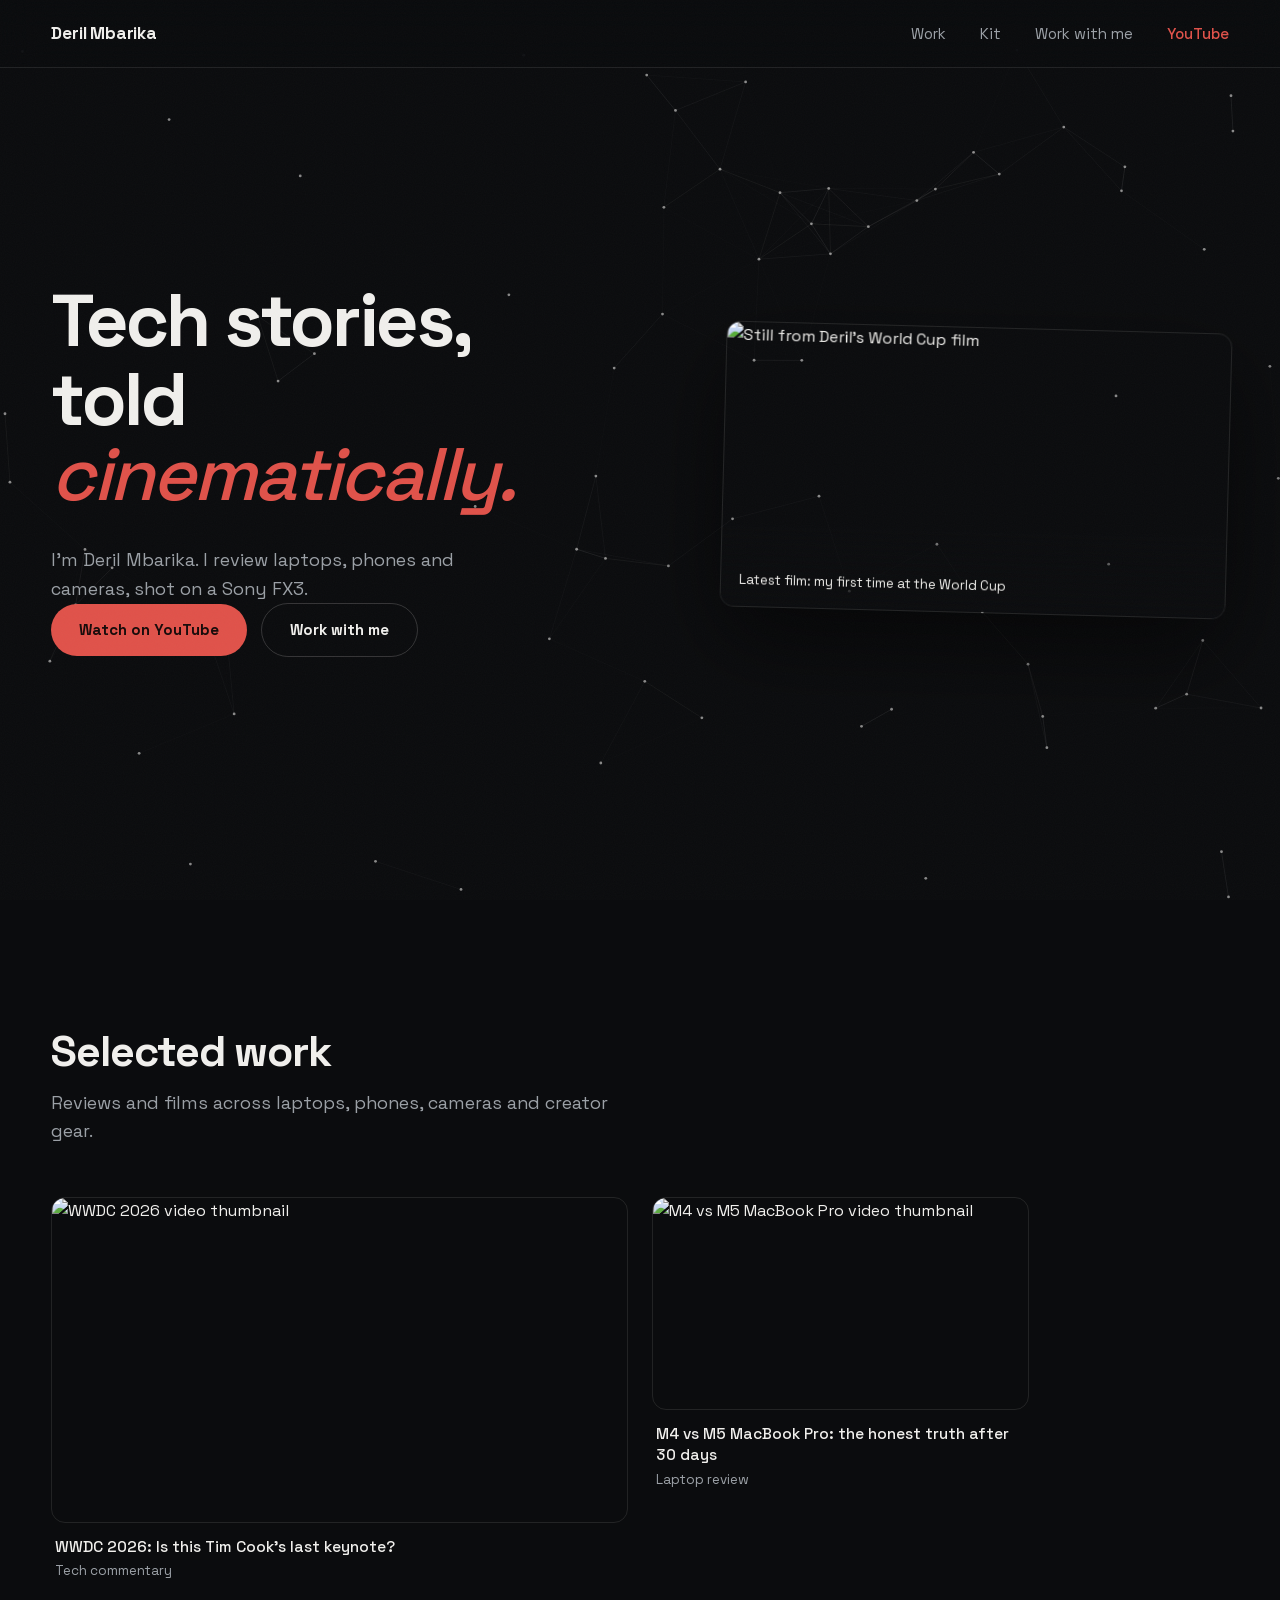
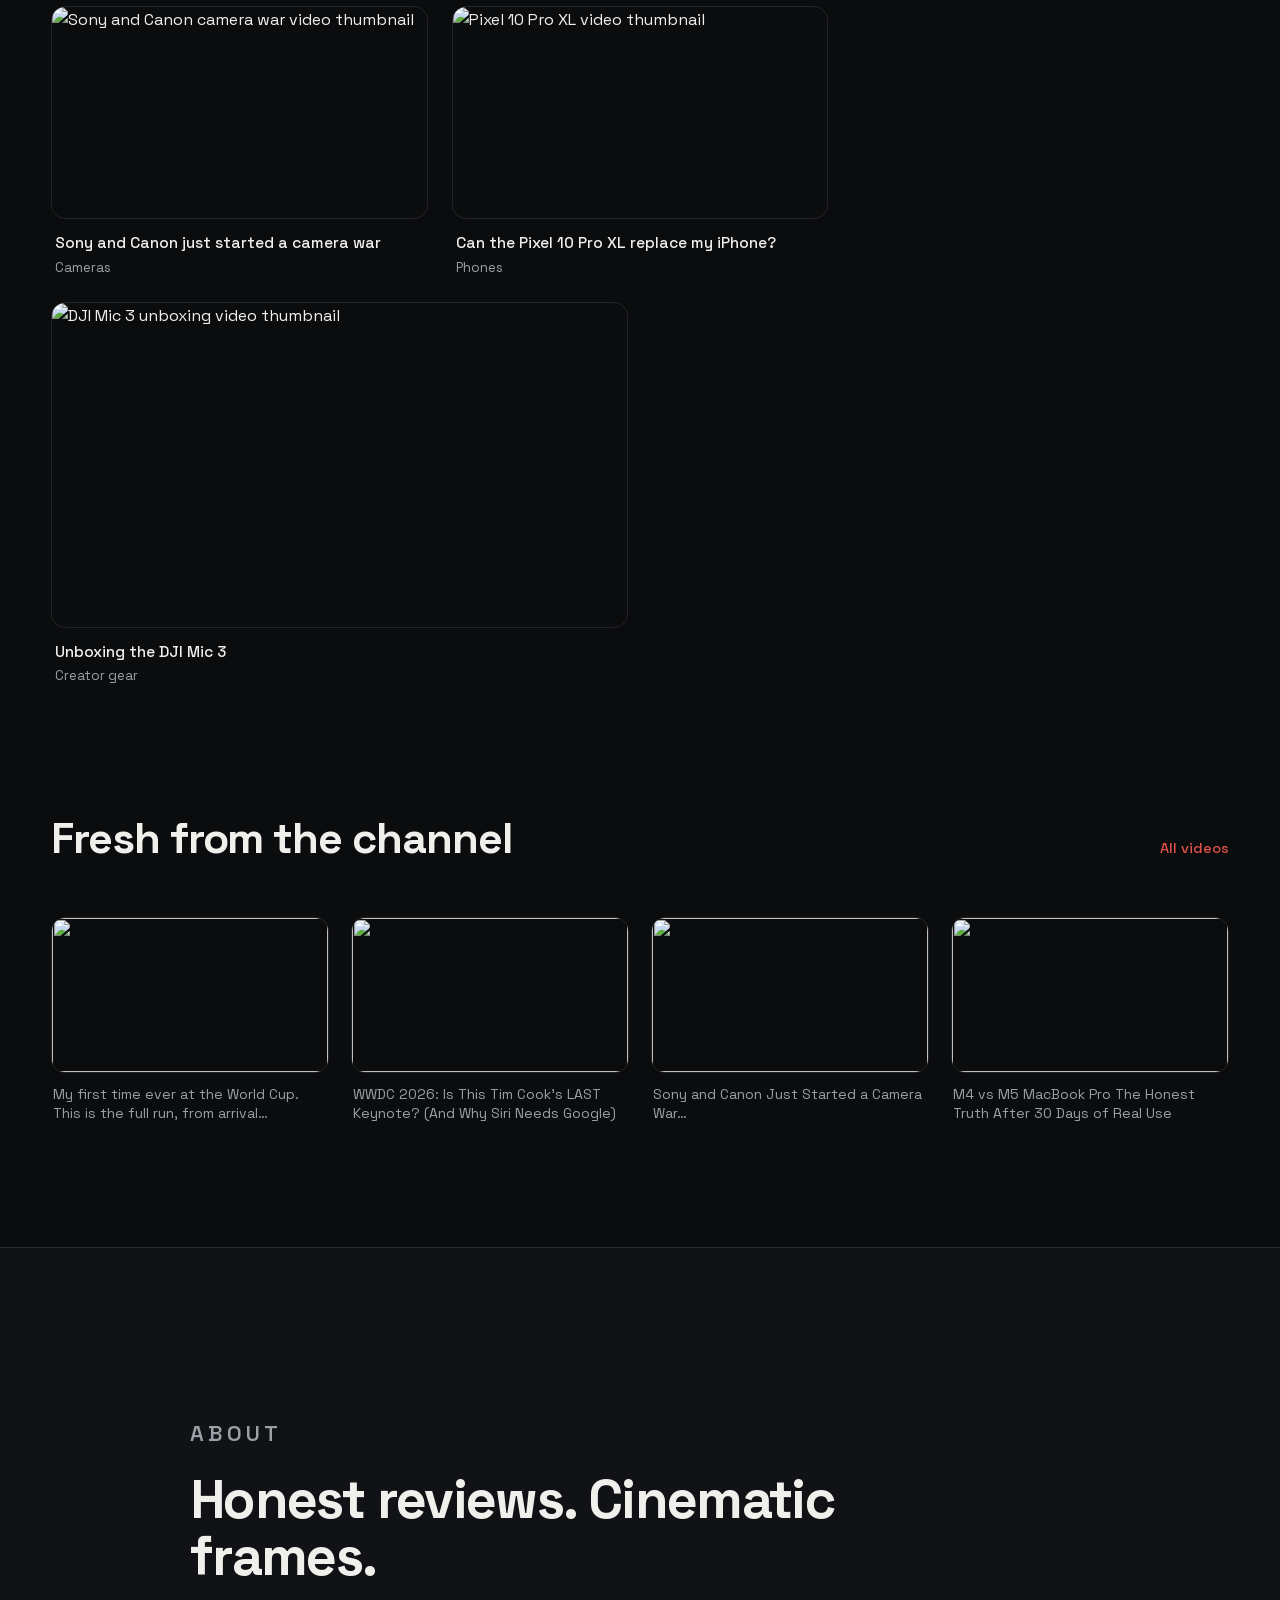
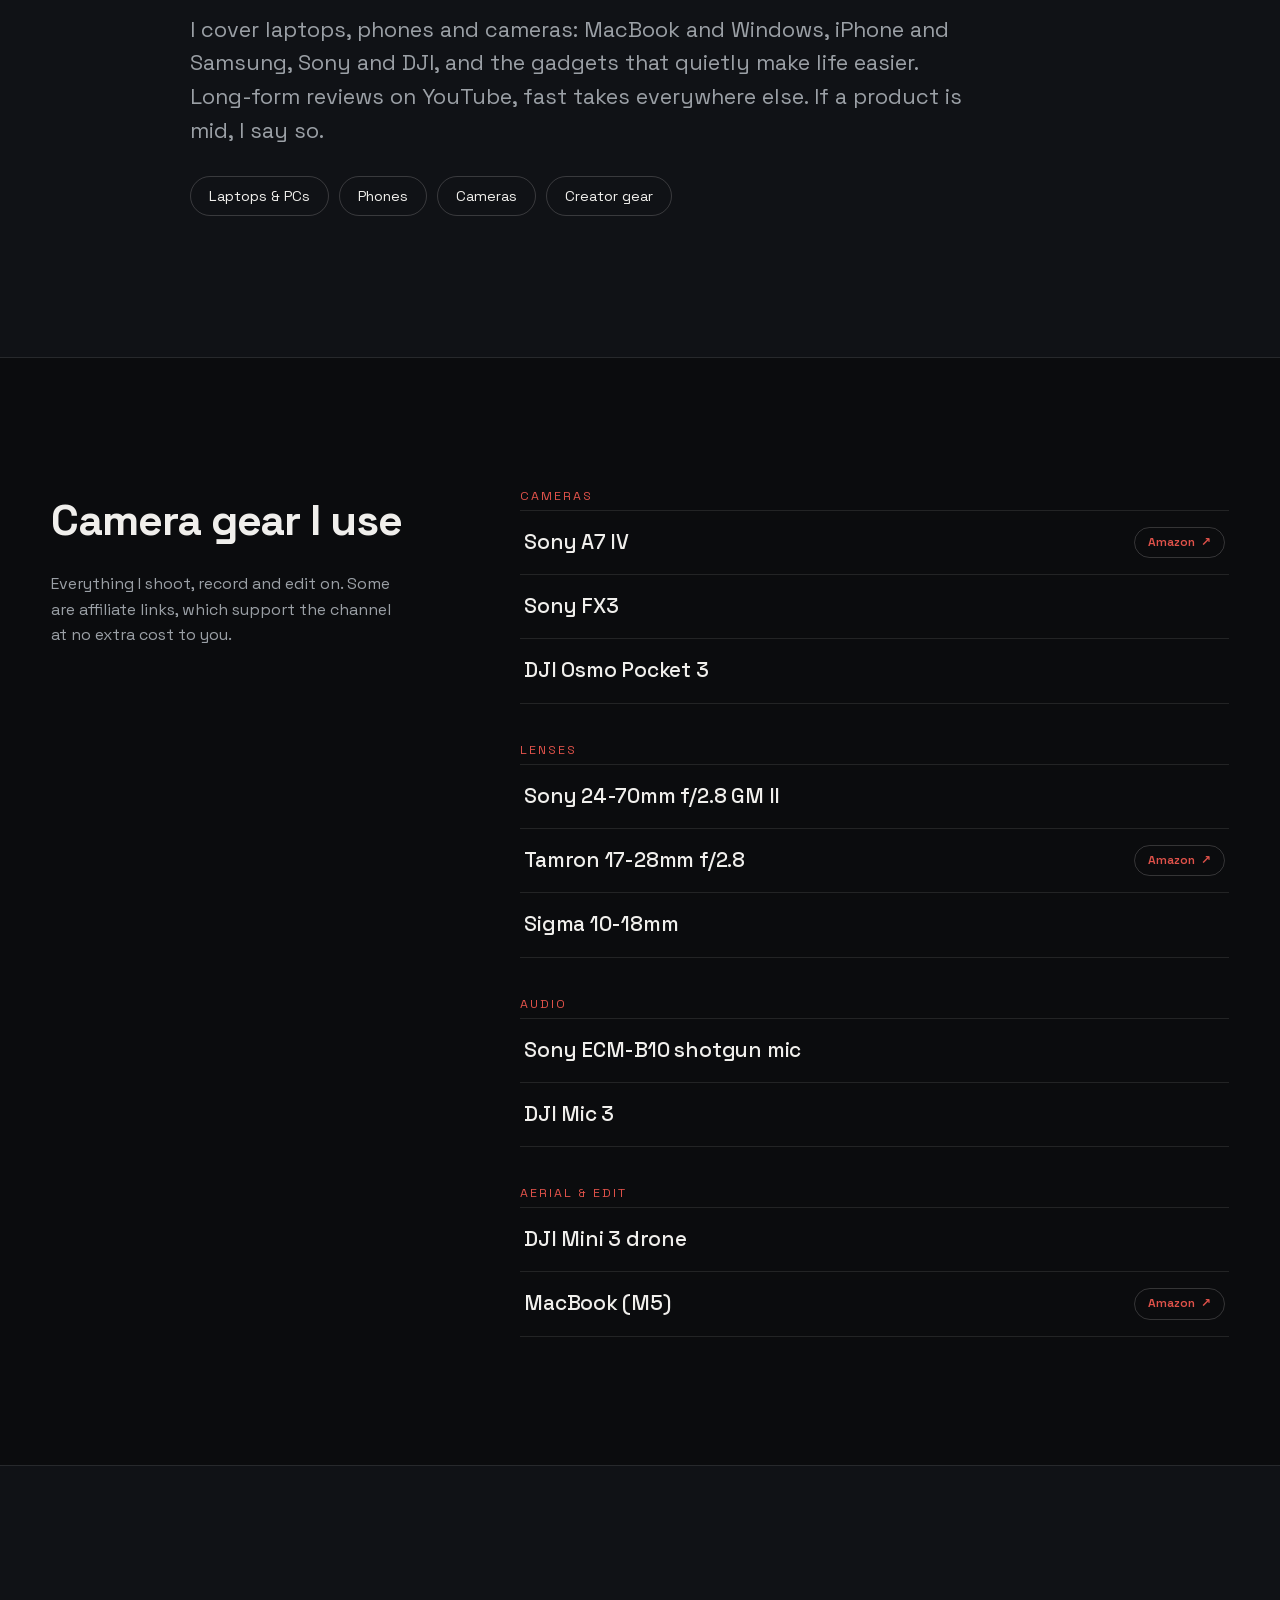
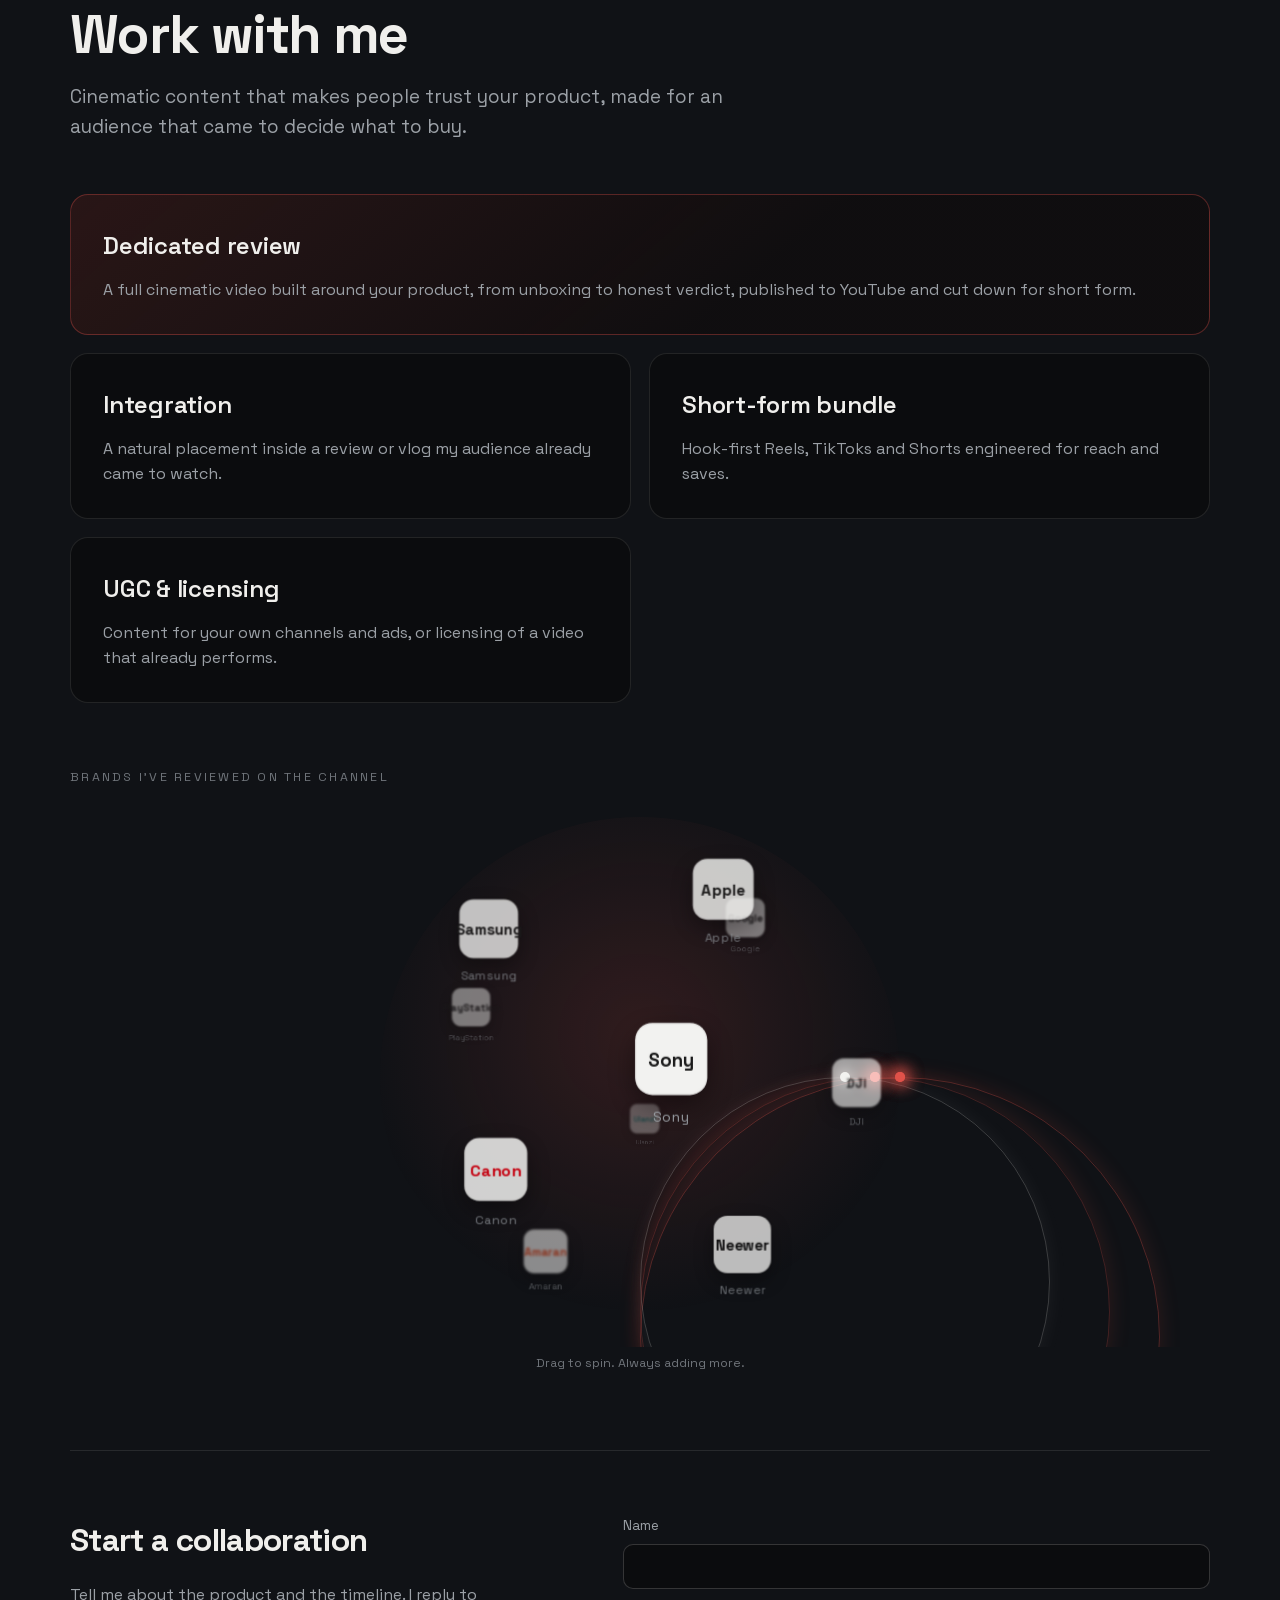
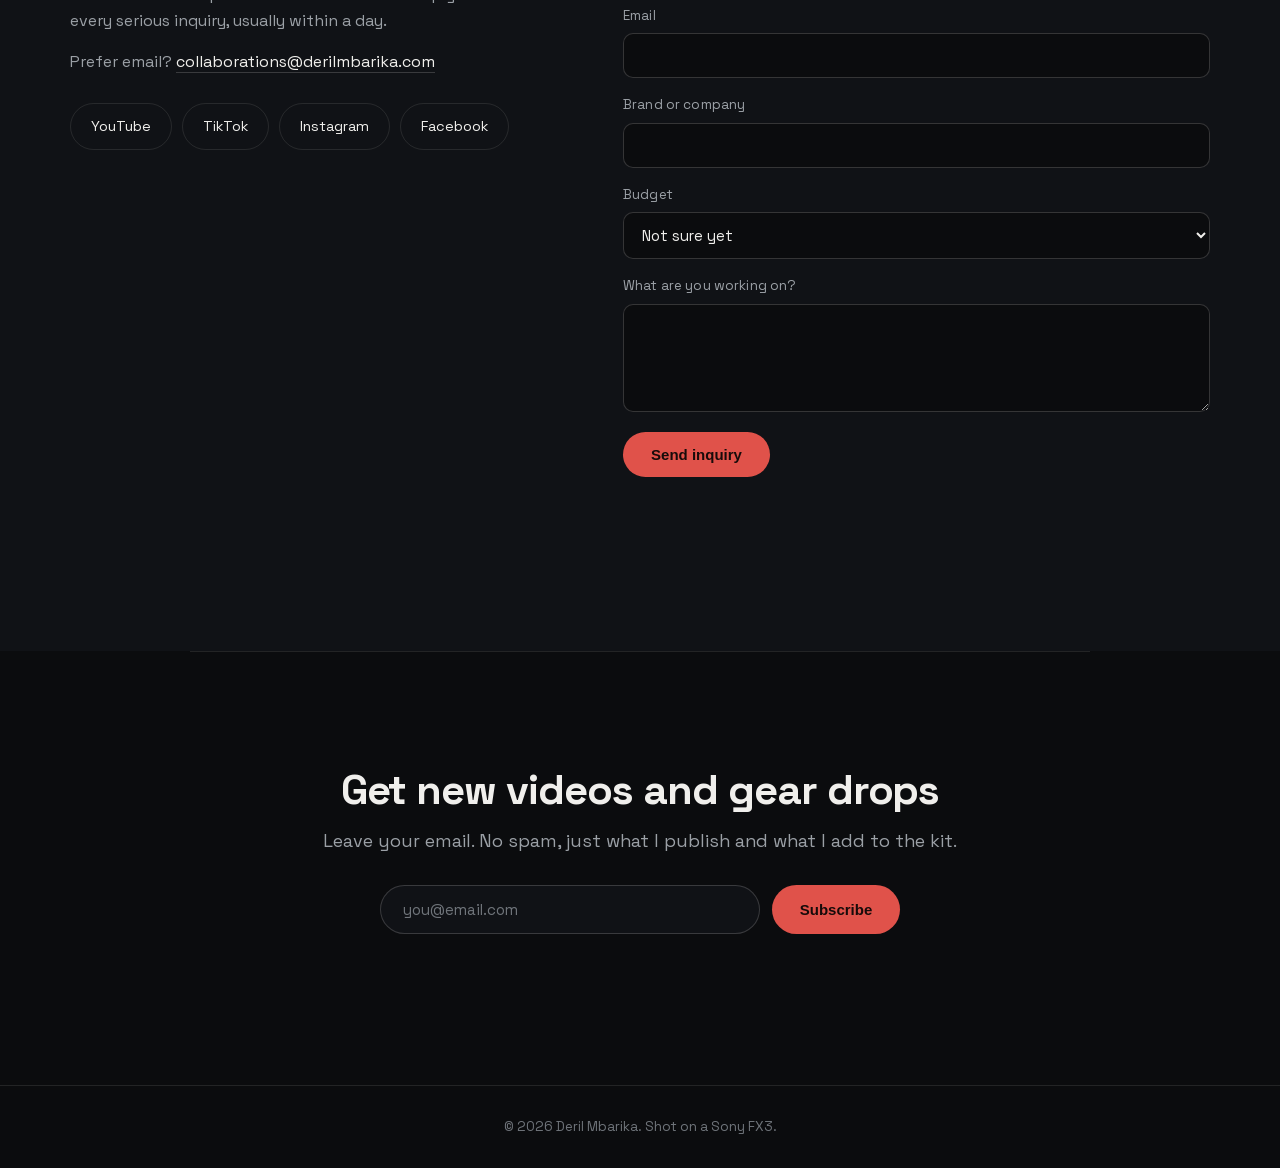
==== index.html @ 0f488596 "Add gear section with affiliate links, 4-video hover previews, email capture - Camera gear section: " ====
<!doctype html>
<html lang="en">
<head>
<meta charset="utf-8">
<meta name="viewport" content="width=device-width, initial-scale=1, viewport-fit=cover">
<title>Deril Mbarika | Cinematic Tech Creator, Laptop &amp; Phone Reviews</title>
<meta name="description" content="Deril Mbarika reviews laptops, phones and cameras cinematically on a Sony FX3. Honest reviews and vlogs on YouTube, TikTok, Instagram and Facebook. Open to brand collaborations.">
<meta name="keywords" content="Deril Mbarika, tech reviewer, laptop reviews, phone reviews, camera reviews, cinematic tech creator, Sony FX3, YouTube tech creator, brand collaborations">
<meta name="author" content="Deril Mbarika">
<meta name="robots" content="index, follow, max-image-preview:large">
<meta name="theme-color" content="#0b0c0e">
<link rel="canonical" href="https://derilmbarika.com/">

<meta property="og:type" content="website">
<meta property="og:site_name" content="Deril Mbarika">
<meta property="og:title" content="Deril Mbarika | Cinematic Tech Creator">
<meta property="og:description" content="Honest, cinematic reviews of laptops, phones and cameras. Shot on a Sony FX3. Open to brand work.">
<meta property="og:url" content="https://derilmbarika.com/">
<meta property="og:image" content="https://i.ytimg.com/vi/MdTr5df4xOM/maxresdefault.jpg">
<meta property="og:image:width" content="1280">
<meta property="og:image:height" content="720">
<meta property="og:image:alt" content="Deril Mbarika filming on location">

<meta name="twitter:card" content="summary_large_image">
<meta name="twitter:title" content="Deril Mbarika | Cinematic Tech Creator">
<meta name="twitter:description" content="Honest, cinematic reviews of laptops, phones and cameras. Shot on a Sony FX3.">
<meta name="twitter:image" content="https://i.ytimg.com/vi/MdTr5df4xOM/maxresdefault.jpg">

<link rel="icon" href="data:image/svg+xml,%3Csvg xmlns='http://www.w3.org/2000/svg' viewBox='0 0 64 64'%3E%3Crect width='64' height='64' rx='14' fill='%230b0c0e'/%3E%3Ctext x='32' y='44' font-family='Arial,sans-serif' font-size='36' font-weight='700' fill='%23f0efec' text-anchor='middle'%3ED%3C/text%3E%3Ccircle cx='50' cy='16' r='6' fill='%23e0524a'/%3E%3C/svg%3E">
<link rel="apple-touch-icon" href="data:image/svg+xml,%3Csvg xmlns='http://www.w3.org/2000/svg' viewBox='0 0 64 64'%3E%3Crect width='64' height='64' rx='14' fill='%230b0c0e'/%3E%3Ctext x='32' y='44' font-family='Arial,sans-serif' font-size='36' font-weight='700' fill='%23f0efec' text-anchor='middle'%3ED%3C/text%3E%3C/svg%3E">

<link rel="preconnect" href="https://i.ytimg.com" crossorigin>
<link rel="preconnect" href="https://cdn.jsdelivr.net" crossorigin>
<link rel="dns-prefetch" href="https://cdn.simpleicons.org">
<link rel="preload" href="assets/fonts/space-grotesk-var-latin.woff2" as="font" type="font/woff2" crossorigin>
<link rel="preload" as="image" href="https://i.ytimg.com/vi/MdTr5df4xOM/maxresdefault.jpg">
<link rel="stylesheet" href="assets/css/style.css">

<script type="application/ld+json">
{
  "@context": "https://schema.org",
  "@graph": [
    {
      "@type": "Person",
      "@id": "https://derilmbarika.com/#deril",
      "name": "Deril Mbarika",
      "url": "https://derilmbarika.com/",
      "jobTitle": "Video creator and tech reviewer",
      "description": "Tech and lifestyle creator making cinematic reviews of laptops, phones and cameras on a Sony FX3.",
      "knowsAbout": ["Laptop reviews", "Smartphone reviews", "Camera reviews", "Consumer technology", "Videography"],
      "email": "collaborations@derilmbarika.com",
      "sameAs": [
        "https://www.youtube.com/@derilmbarika",
        "https://www.tiktok.com/@derilmbarika",
        "https://www.instagram.com/deril_mbarika",
        "https://www.facebook.com/ExploreWithDeril"
      ]
    },
    {
      "@type": "WebSite",
      "@id": "https://derilmbarika.com/#website",
      "url": "https://derilmbarika.com/",
      "name": "Deril Mbarika",
      "publisher": { "@id": "https://derilmbarika.com/#deril" },
      "inLanguage": "en"
    },
    {
      "@type": "ProfilePage",
      "url": "https://derilmbarika.com/",
      "mainEntity": { "@id": "https://derilmbarika.com/#deril" }
    }
  ]
}
</script>
</head>
<body>
<div class="grain" aria-hidden="true"></div>

<header class="nav">
  <a class="nav-name" href="#top">Deril Mbarika</a>
  <nav class="nav-links" aria-label="Site">
    <a href="#work">Work</a>
    <a href="#kit">Kit</a>
    <a href="#collab">Work with me</a>
    <a class="nav-yt" href="https://www.youtube.com/@derilmbarika" target="_blank" rel="noopener">YouTube</a>
  </nav>
</header>

<main id="top">

  <section class="hero">
    <canvas class="hero-fx" aria-hidden="true"></canvas>
    <div class="hero-copy">
      <h1 class="hero-title">
        <span class="line"><span>Tech stories,</span></span>
        <span class="line"><span>told <em>cinematically.</em></span></span>
      </h1>
      <p class="hero-sub">I'm Deril Mbarika. I review laptops, phones and cameras, shot on a Sony FX3.</p>
      <div class="hero-actions">
        <a class="btn" href="https://www.youtube.com/@derilmbarika" target="_blank" rel="noopener">Watch on YouTube</a>
        <a class="btn btn-ghost" href="#collab">Work with me</a>
      </div>
    </div>
    <a class="hero-frame" href="https://www.youtube.com/watch?v=MdTr5df4xOM" target="_blank" rel="noopener" aria-label="Watch the latest film: my first time at the World Cup">
      <img src="https://i.ytimg.com/vi/MdTr5df4xOM/maxresdefault.jpg" alt="Still from Deril's World Cup film" width="1280" height="720" fetchpriority="high">
      <span class="hero-frame-caption">Latest film: my first time at the World Cup</span>
    </a>
  </section>

  <section class="work" id="work">
    <div class="section-head">
      <h2>Selected work</h2>
      <p>Reviews and films across laptops, phones, cameras and creator gear.</p>
    </div>
    <div class="work-grid">
      <a class="tile tile-wide" href="https://www.youtube.com/watch?v=GXvDb_uPiUA" target="_blank" rel="noopener">
        <span class="tile-img"><img loading="lazy" src="https://i.ytimg.com/vi/GXvDb_uPiUA/maxresdefault.jpg" alt="WWDC 2026 video thumbnail" width="1280" height="720"></span>
        <span class="tile-meta"><strong>WWDC 2026: Is this Tim Cook's last keynote?</strong><span>Tech commentary</span></span>
      </a>
      <a class="tile" href="https://www.youtube.com/watch?v=B7WMth6FIqQ" target="_blank" rel="noopener">
        <span class="tile-img"><img loading="lazy" src="https://i.ytimg.com/vi/B7WMth6FIqQ/maxresdefault.jpg" alt="M4 vs M5 MacBook Pro video thumbnail" width="1280" height="720"></span>
        <span class="tile-meta"><strong>M4 vs M5 MacBook Pro: the honest truth after 30 days</strong><span>Laptop review</span></span>
      </a>
      <a class="tile" href="https://www.youtube.com/watch?v=BG-bL1Qty9o" target="_blank" rel="noopener">
        <span class="tile-img"><img loading="lazy" src="https://i.ytimg.com/vi/BG-bL1Qty9o/maxresdefault.jpg" alt="Sony and Canon camera war video thumbnail" width="1280" height="720"></span>
        <span class="tile-meta"><strong>Sony and Canon just started a camera war</strong><span>Cameras</span></span>
      </a>
      <a class="tile" href="https://www.youtube.com/watch?v=Nvk28loBOuM" target="_blank" rel="noopener">
        <span class="tile-img"><img loading="lazy" src="https://i.ytimg.com/vi/Nvk28loBOuM/maxresdefault.jpg" alt="Pixel 10 Pro XL video thumbnail" width="1280" height="720"></span>
        <span class="tile-meta"><strong>Can the Pixel 10 Pro XL replace my iPhone?</strong><span>Phones</span></span>
      </a>
      <a class="tile tile-wide" href="https://www.youtube.com/watch?v=OOpD04jTpsE" target="_blank" rel="noopener">
        <span class="tile-img"><img loading="lazy" src="https://i.ytimg.com/vi/OOpD04jTpsE/maxresdefault.jpg" alt="DJI Mic 3 unboxing video thumbnail" width="1280" height="720"></span>
        <span class="tile-meta"><strong>Unboxing the DJI Mic 3</strong><span>Creator gear</span></span>
      </a>
    </div>
  </section>

  <section class="latest" id="latest">
    <div class="section-head latest-head">
      <h2>Fresh from the channel</h2>
      <a class="latest-all" href="https://www.youtube.com/@derilmbarika/videos" target="_blank" rel="noopener">All videos</a>
    </div>
    <!-- Auto-updates from the YouTube channel feed via GitHub Actions.
         Do not hand-edit between the markers; run scripts/sync-videos.mjs instead. -->
    <div class="latest-rail">
      <!-- LATEST:START -->
      <a class="ltile" href="https://www.youtube.com/watch?v=MdTr5df4xOM" target="_blank" rel="noopener">
        <img loading="lazy" src="https://i.ytimg.com/vi/MdTr5df4xOM/mqdefault.jpg" alt="" width="320" height="180">
        <span class="ltile-title">My first time ever at the World Cup. This is the full run, from arrival…</span>
      </a>
      <a class="ltile" href="https://www.youtube.com/watch?v=GXvDb_uPiUA" target="_blank" rel="noopener">
        <img loading="lazy" src="https://i.ytimg.com/vi/GXvDb_uPiUA/mqdefault.jpg" alt="" width="320" height="180">
        <span class="ltile-title">WWDC 2026: Is This Tim Cook's LAST Keynote? (And Why Siri Needs Google)</span>
      </a>
      <a class="ltile" href="https://www.youtube.com/watch?v=BG-bL1Qty9o" target="_blank" rel="noopener">
        <img loading="lazy" src="https://i.ytimg.com/vi/BG-bL1Qty9o/mqdefault.jpg" alt="" width="320" height="180">
        <span class="ltile-title">Sony and Canon Just Started a Camera War…</span>
      </a>
      <a class="ltile" href="https://www.youtube.com/watch?v=B7WMth6FIqQ" target="_blank" rel="noopener">
        <img loading="lazy" src="https://i.ytimg.com/vi/B7WMth6FIqQ/mqdefault.jpg" alt="" width="320" height="180">
        <span class="ltile-title">M4 vs M5 MacBook Pro  The Honest Truth After 30 Days of Real Use</span>
      </a>
      <!-- LATEST:END -->
    </div>
  </section>

  <section class="about" id="about">
    <div class="about-inner">
      <p class="about-kicker">About</p>
      <h2>Honest reviews. Cinematic frames.</h2>
      <p>I cover laptops, phones and cameras: MacBook and Windows, iPhone and Samsung, Sony and DJI, and the gadgets that quietly make life easier. Long-form reviews on YouTube, fast takes everywhere else. If a product is mid, I say so.</p>
      <p class="about-pillars"><span>Laptops &amp; PCs</span><span>Phones</span><span>Cameras</span><span>Creator gear</span></p>
    </div>
  </section>

  <section class="kit" id="kit">
    <div class="kit-aside">
      <h2>Camera gear I use</h2>
      <p>Everything I shoot, record and edit on. Some are affiliate links, which support the channel at no extra cost to you.</p>
    </div>
    <!-- To add a link later: change a plain <div class="gear-row"> into an
         <a class="gear-row gear-row--link" href="AFFILIATE_URL" target="_blank"
         rel="noopener sponsored"> and add <span class="gear-buy">Amazon</span>. -->
    <div class="gear">
      <div class="gear-group">
        <p class="gear-cat">Cameras</p>
        <a class="gear-row gear-row--link" href="https://amzn.to/4chl4Mw" target="_blank" rel="noopener sponsored"><span class="gear-name">Sony A7 IV</span><span class="gear-buy">Amazon</span></a>
        <div class="gear-row"><span class="gear-name">Sony FX3</span></div>
        <div class="gear-row"><span class="gear-name">DJI Osmo Pocket 3</span></div>
      </div>
      <div class="gear-group">
        <p class="gear-cat">Lenses</p>
        <div class="gear-row"><span class="gear-name">Sony 24-70mm f/2.8 GM II</span></div>
        <a class="gear-row gear-row--link" href="https://amzn.to/4cgTfUC" target="_blank" rel="noopener sponsored"><span class="gear-name">Tamron 17-28mm f/2.8</span><span class="gear-buy">Amazon</span></a>
        <div class="gear-row"><span class="gear-name">Sigma 10-18mm</span></div>
      </div>
      <div class="gear-group">
        <p class="gear-cat">Audio</p>
        <div class="gear-row"><span class="gear-name">Sony ECM-B10 shotgun mic</span></div>
        <div class="gear-row"><span class="gear-name">DJI Mic 3</span></div>
      </div>
      <div class="gear-group">
        <p class="gear-cat">Aerial &amp; edit</p>
        <div class="gear-row"><span class="gear-name">DJI Mini 3 drone</span></div>
        <a class="gear-row gear-row--link" href="https://amzn.to/41SIpPU" target="_blank" rel="noopener sponsored"><span class="gear-name">MacBook (M5)</span><span class="gear-buy">Amazon</span></a>
      </div>
    </div>
  </section>

  <section class="collab" id="collab">
    <div class="collab-top">
      <h2>Work with me</h2>
      <p>Cinematic content that makes people trust your product, made for an audience that came to decide what to buy.</p>
    </div>

    <div class="offer-grid">
      <article class="offer offer-lead">
        <h3>Dedicated review</h3>
        <p>A full cinematic video built around your product, from unboxing to honest verdict, published to YouTube and cut down for short form.</p>
      </article>
      <article class="offer">
        <h3>Integration</h3>
        <p>A natural placement inside a review or vlog my audience already came to watch.</p>
      </article>
      <article class="offer">
        <h3>Short-form bundle</h3>
        <p>Hook-first Reels, TikToks and Shorts engineered for reach and saves.</p>
      </article>
      <article class="offer">
        <h3>UGC &amp; licensing</h3>
        <p>Content for your own channels and ads, or licensing of a video that already performs.</p>
      </article>
    </div>

    <!-- Brands I've reviewed. To add one: copy a <li>, set data-name, and set
         data-slug to a simpleicons.org slug (or leave empty for a text wordmark).
         JS turns this list into a rotating 3D sphere; without JS it stays a flat row. -->
    <div class="brand-cloud" id="brand-cloud">
      <p class="covered-label">Brands I've reviewed on the channel</p>
      <ul class="covered" aria-label="Brands reviewed on the channel">
        <li class="brand" data-name="Apple" data-slug="apple"><img src="https://cdn.simpleicons.org/apple/9ba0a6" alt="Apple" width="26" height="26" loading="lazy" onerror="this.style.display='none';this.nextElementSibling.style.display='inline'"><span class="brand-fallback">Apple</span></li>
        <li class="brand" data-name="Samsung" data-slug="samsung"><img src="https://cdn.simpleicons.org/samsung/9ba0a6" alt="Samsung" width="72" height="26" loading="lazy" onerror="this.style.display='none';this.nextElementSibling.style.display='inline'"><span class="brand-fallback">Samsung</span></li>
        <li class="brand" data-name="Google" data-slug="google" data-logo="https://cdn.jsdelivr.net/gh/gilbarbara/logos/logos/google-icon.svg"><img src="https://cdn.simpleicons.org/google/9ba0a6" alt="Google" width="26" height="26" loading="lazy" onerror="this.style.display='none';this.nextElementSibling.style.display='inline'"><span class="brand-fallback">Google</span></li>
        <li class="brand" data-name="Sony" data-slug="sony"><img src="https://cdn.simpleicons.org/sony/9ba0a6" alt="Sony" width="60" height="26" loading="lazy" onerror="this.style.display='none';this.nextElementSibling.style.display='inline'"><span class="brand-fallback">Sony</span></li>
        <li class="brand" data-name="PlayStation" data-slug="playstation"><img src="https://cdn.simpleicons.org/playstation/9ba0a6" alt="PlayStation" width="80" height="26" loading="lazy" onerror="this.style.display='none';this.nextElementSibling.style.display='inline'"><span class="brand-fallback">PlayStation</span></li>
        <li class="brand" data-name="DJI" data-slug="dji"><img src="https://cdn.simpleicons.org/dji/9ba0a6" alt="DJI" width="40" height="26" loading="lazy" onerror="this.style.display='none';this.nextElementSibling.style.display='inline'"><span class="brand-fallback">DJI</span></li>
        <li class="brand" data-name="Canon" data-slug="" data-color="#e60012"><span class="brand-fallback" style="display:inline">Canon</span></li>
        <li class="brand" data-name="Ulanzi" data-slug="" data-color="#12a5a5"><span class="brand-fallback" style="display:inline">Ulanzi</span></li>
        <li class="brand" data-name="Neewer" data-slug="" data-color="#111111"><span class="brand-fallback" style="display:inline">Neewer</span></li>
        <li class="brand" data-name="Amaran" data-slug="" data-color="#f04e23"><span class="brand-fallback" style="display:inline">Amaran</span></li>
      </ul>
    </div>

    <div class="contact">
      <div class="contact-copy">
        <h3>Start a collaboration</h3>
        <p>Tell me about the product and the timeline. I reply to every serious inquiry, usually within a day.</p>
        <p class="contact-direct">Prefer email? <a href="mailto:collaborations@derilmbarika.com">collaborations@derilmbarika.com</a></p>
        <ul class="platforms" aria-label="Social channels">
          <li><a href="https://www.youtube.com/@derilmbarika" target="_blank" rel="noopener">YouTube</a></li>
          <li><a href="https://www.tiktok.com/@derilmbarika" target="_blank" rel="noopener">TikTok</a></li>
          <li><a href="https://www.instagram.com/deril_mbarika" target="_blank" rel="noopener">Instagram</a></li>
          <li><a href="https://www.facebook.com/ExploreWithDeril" target="_blank" rel="noopener">Facebook</a></li>
        </ul>
      </div>

      <form class="cform" id="collab-form" action="https://api.web3forms.com/submit" method="POST" novalidate>
        <!-- Web3Forms: paste your free access key (sent to collaborations@derilmbarika.com).
             Until then, the form gracefully opens a pre-filled email instead. -->
        <input type="hidden" name="access_key" value="REPLACE_WITH_WEB3FORMS_ACCESS_KEY">
        <input type="hidden" name="subject" value="New collaboration inquiry from derilmbarika.com">
        <input type="hidden" name="from_name" value="derilmbarika.com">
        <input type="checkbox" name="botcheck" class="hp-field" tabindex="-1" autocomplete="off" aria-hidden="true">

        <div class="field">
          <label for="cf-name">Name</label>
          <input id="cf-name" name="name" type="text" autocomplete="name" required>
        </div>
        <div class="field">
          <label for="cf-email">Email</label>
          <input id="cf-email" name="email" type="email" autocomplete="email" required>
        </div>
        <div class="field">
          <label for="cf-brand">Brand or company</label>
          <input id="cf-brand" name="brand" type="text" autocomplete="organization">
        </div>
        <div class="field">
          <label for="cf-budget">Budget</label>
          <select id="cf-budget" name="budget">
            <option value="Not sure yet">Not sure yet</option>
            <option value="Under $500">Under $500</option>
            <option value="$500 - $2k">$500 - $2k</option>
            <option value="$2k - $5k">$2k - $5k</option>
            <option value="$5k+">$5k+</option>
          </select>
        </div>
        <div class="field">
          <label for="cf-message">What are you working on?</label>
          <textarea id="cf-message" name="message" rows="4" required></textarea>
        </div>
        <button type="submit" class="btn cform-submit">Send inquiry</button>
        <p class="cform-status" role="status" aria-live="polite"></p>
      </form>
    </div>
  </section>

  <section class="news" id="subscribe">
    <div class="news-inner">
      <h2>Get new videos and gear drops</h2>
      <p>Leave your email. No spam, just what I publish and what I add to the kit.</p>
      <!-- Saves to your list via Web3Forms (same free key as the collab form).
           Until a key is set, it opens a pre-filled email instead. -->
      <form class="news-form" id="news-form" action="https://api.web3forms.com/submit" method="POST" novalidate>
        <input type="hidden" name="access_key" value="REPLACE_WITH_WEB3FORMS_ACCESS_KEY">
        <input type="hidden" name="subject" value="New subscriber from derilmbarika.com">
        <input type="hidden" name="from_name" value="derilmbarika.com newsletter">
        <input type="checkbox" name="botcheck" class="hp-field" tabindex="-1" autocomplete="off" aria-hidden="true">
        <label class="sr-only" for="news-email">Email address</label>
        <input id="news-email" name="email" type="email" placeholder="you@email.com" autocomplete="email" required>
        <button type="submit" class="btn">Subscribe</button>
      </form>
      <p class="news-status" role="status" aria-live="polite"></p>
    </div>
  </section>

</main>

<footer class="footer">
  <p>&copy; 2026 Deril Mbarika. Shot on a Sony FX3.</p>
</footer>

<script src="https://cdn.jsdelivr.net/npm/gsap@3.12.5/dist/gsap.min.js" defer></script>
<script src="https://cdn.jsdelivr.net/npm/gsap@3.12.5/dist/ScrollTrigger.min.js" defer></script>
<script src="assets/js/main.js" defer></script>
</body>
</html>
---- assets/css/style.css ----
/* Deril Mbarika portfolio. Dark set, one REC-red accent, Space Grotesk.
   Radius scale (documented, applied consistently):
     media / tiles 14px · cards 18px · inputs 10px · buttons + pills full. */

@font-face {
  font-family: "Space Grotesk";
  src: url("../fonts/space-grotesk-var-latin.woff2") format("woff2");
  font-weight: 300 700;
  font-style: normal;
  font-display: swap;
}

:root {
  --bg: #0b0c0e;
  --bg-2: #101216;
  --bg-3: #15181d;
  --line: rgba(240, 239, 236, 0.10);
  --line-2: rgba(240, 239, 236, 0.18);
  --text: #f0efec;
  --muted: #9ba0a6;
  --muted-2: #6f747a;
  --accent: #e0524a;
  --accent-2: #ff6a60;
  --accent-ink: #170b0a;
  --r-media: 14px;
  --r-card: 18px;
  --r-input: 10px;
  --ease: cubic-bezier(0.16, 1, 0.3, 1);
  --maxw: 1360px;
  --pad: clamp(20px, 4vw, 56px);
  --font: "Space Grotesk", system-ui, -apple-system, "Segoe UI", sans-serif;
}

* { box-sizing: border-box; margin: 0; padding: 0; }

html { scroll-behavior: smooth; }
@media (prefers-reduced-motion: reduce) { html { scroll-behavior: auto; } }

body {
  background: var(--bg);
  color: var(--text);
  font-family: var(--font);
  font-weight: 400;
  line-height: 1.6;
  -webkit-font-smoothing: antialiased;
  overflow-x: hidden;
}

.grain {
  position: fixed; inset: 0; z-index: 60; pointer-events: none; opacity: 0.045;
  background-image: url("data:image/svg+xml,%3Csvg xmlns='http://www.w3.org/2000/svg' width='160' height='160'%3E%3Cfilter id='n'%3E%3CfeTurbulence type='fractalNoise' baseFrequency='0.9' numOctaves='2'/%3E%3C/filter%3E%3Crect width='160' height='160' filter='url(%23n)' opacity='0.6'/%3E%3C/svg%3E");
}

::selection { background: var(--accent); color: var(--accent-ink); }
a { color: inherit; text-decoration: none; }
img { display: block; max-width: 100%; }

:focus-visible {
  outline: 2px solid var(--accent-2);
  outline-offset: 3px;
  border-radius: 4px;
}

/* Shared section rhythm */
.section-head { margin-bottom: clamp(30px, 4vw, 52px); }
.section-head h2 {
  font-size: clamp(1.8rem, 3.4vw, 2.7rem);
  letter-spacing: -0.025em;
  line-height: 1.08;
  font-weight: 700;
}
.section-head p {
  margin-top: 14px;
  color: var(--muted);
  font-size: clamp(1rem, 1.4vw, 1.15rem);
  max-width: 52ch;
}
section h2 { font-weight: 700; letter-spacing: -0.02em; }

/* ── nav ─────────────────────────────────────────────── */
.nav {
  position: fixed; top: 0; left: 0; right: 0; z-index: 50;
  display: flex; align-items: center; justify-content: space-between;
  height: 68px; padding: 0 var(--pad);
  background: color-mix(in srgb, var(--bg) 72%, transparent);
  backdrop-filter: blur(16px);
  -webkit-backdrop-filter: blur(16px);
  border-bottom: 1px solid var(--line);
}
.nav-name { font-weight: 700; letter-spacing: -0.01em; font-size: 17px; }
.nav-links { display: flex; gap: clamp(18px, 3vw, 34px); font-size: 15px; align-items: center; }
.nav-links a { color: var(--muted); transition: color 0.25s var(--ease); }
.nav-links a:hover { color: var(--text); }
.nav-links .nav-yt { color: var(--accent); font-weight: 500; }
.nav-links .nav-yt:hover { color: var(--accent-2); }

/* ── buttons ─────────────────────────────────────────── */
.btn {
  display: inline-flex; align-items: center; justify-content: center;
  background: var(--accent);
  color: var(--accent-ink);
  font-weight: 700;
  font-size: 15px;
  padding: 14px 28px;
  border-radius: 999px;
  border: 0;
  cursor: pointer;
  white-space: nowrap;
  transition: transform 0.2s var(--ease), filter 0.2s var(--ease), background-color 0.2s var(--ease);
}
.btn:hover { filter: brightness(1.07); transform: translateY(-1px); }
.btn:active { transform: translateY(1px) scale(0.99); }
.btn-ghost {
  background: transparent; color: var(--text);
  border: 1px solid var(--line-2);
}
.btn-ghost:hover { border-color: var(--accent); color: var(--accent); filter: none; background: rgba(224, 82, 74, 0.06); }
.hero-actions { display: flex; flex-wrap: wrap; gap: 14px; align-items: center; }

/* ── hero ────────────────────────────────────────────── */
.hero {
  position: relative;
  min-height: 100dvh;
  display: grid;
  grid-template-columns: minmax(0, 6fr) minmax(0, 5fr);
  gap: clamp(28px, 5vw, 76px);
  align-items: center;
  max-width: var(--maxw);
  margin: 0 auto;
  padding: 96px var(--pad) 56px;
}
/* Interactive particle field: drifts, connects to the cursor and trails it. */
.hero-fx {
  position: absolute; inset: 0;
  width: 100%; height: 100%;
  z-index: 0; pointer-events: none;
}
.hero-copy, .hero-frame { position: relative; z-index: 1; }
.hero-title {
  font-size: clamp(2.3rem, 5.8vw, 4.8rem);
  line-height: 1.02;
  letter-spacing: -0.035em;
  font-weight: 700;
}
.hero-title em { font-style: italic; font-weight: 500; padding-bottom: 0.08em; display: inline-block; white-space: nowrap; color: var(--accent); }
.hero-title .line { display: block; overflow: hidden; padding-bottom: 0.14em; margin-bottom: -0.1em; }
.hero-title .line > span { display: inline-block; }
.hero-sub {
  margin-top: 24px;
  color: var(--muted);
  font-size: clamp(1.02rem, 1.4vw, 1.2rem);
  max-width: 40ch;
}
.hero-frame {
  position: relative; display: block;
  border-radius: var(--r-media);
  overflow: hidden;
  border: 1px solid var(--line);
  box-shadow: 0 34px 90px rgba(0, 0, 0, 0.6);
  transform: rotate(1.5deg);
  transition: transform 0.5s var(--ease);
}
.hero-frame:hover { transform: rotate(0.3deg) scale(1.012); }
.hero-frame img { width: 100%; height: auto; }
.hero-frame-caption {
  position: absolute; left: 0; right: 0; bottom: 0;
  padding: 46px 18px 15px;
  font-size: 13.5px; color: var(--text);
  background: linear-gradient(to top, rgba(11, 12, 14, 0.94), transparent);
}

/* ── work (asymmetric bento) ─────────────────────────── */
.work { max-width: var(--maxw); margin: 0 auto; padding: clamp(72px, 10vw, 128px) var(--pad); }
.work-grid { display: grid; grid-template-columns: repeat(6, 1fr); gap: clamp(14px, 2vw, 24px); }
.tile { grid-column: span 2; display: block; }
.tile-wide { grid-column: span 3; }
.tile-img { display: block; border-radius: var(--r-media); overflow: hidden; border: 1px solid var(--line); }
.tile-img img {
  width: 100%; height: auto; display: block;
  transition: transform 0.5s var(--ease), filter 0.5s var(--ease);
  filter: saturate(0.9);
}
.tile:hover .tile-img img { transform: scale(1.04); filter: saturate(1.05); }
.tile-meta { display: flex; flex-direction: column; gap: 3px; padding: 14px 4px 0; }
.tile-meta strong { font-size: 15.5px; font-weight: 500; line-height: 1.35; transition: color 0.25s var(--ease); }
.tile-meta span { color: var(--muted); font-size: 13.5px; }
.tile:hover .tile-meta strong { color: var(--accent); }

/* ── latest (horizontal scroll rail) ─────────────────── */
.latest { max-width: var(--maxw); margin: 0 auto; padding: 0 0 clamp(72px, 10vw, 120px); }
.latest .section-head, .latest-head { padding-inline: var(--pad); }
.latest-head { display: flex; align-items: baseline; justify-content: space-between; gap: 20px; }
.latest-all { color: var(--accent); font-size: 14.5px; font-weight: 500; transition: color 0.25s var(--ease); }
.latest-all:hover { color: var(--accent-2); }
.latest-rail {
  display: grid; grid-template-columns: repeat(4, 1fr);
  gap: clamp(14px, 2vw, 22px);
  padding: 4px var(--pad) 4px;
}
.ltile { display: block; }
.ltile-thumb {
  position: relative; display: block; aspect-ratio: 16 / 9;
  border-radius: var(--r-media); overflow: hidden; border: 1px solid var(--line);
}
.ltile-thumb img {
  width: 100%; height: 100%; object-fit: cover; border: 0; border-radius: 0;
  filter: saturate(0.9);
  transition: transform 0.5s var(--ease), filter 0.5s var(--ease);
}
.ltile:hover .ltile-thumb img { transform: scale(1.03); filter: saturate(1.05); }
.ltile-video { position: absolute; inset: 0; width: 100%; height: 100%; border: 0; background: #000; }
.ltile-title { display: block; padding: 12px 2px 0; font-size: 14px; line-height: 1.35; color: var(--muted); transition: color 0.25s var(--ease); }
.ltile:hover .ltile-title { color: var(--text); }

/* ── about (editorial) ───────────────────────────────── */
.about {
  background: var(--bg-2);
  border-top: 1px solid var(--line);
  border-bottom: 1px solid var(--line);
  padding: clamp(80px, 11vw, 150px) var(--pad);
}
.about-inner { max-width: 900px; margin: 0 auto; }
.about-kicker { color: var(--accent); font-size: 13px; letter-spacing: 0.18em; text-transform: uppercase; font-weight: 600; margin-bottom: 20px; }
.about-inner h2 { font-size: clamp(2rem, 4.4vw, 3.4rem); letter-spacing: -0.03em; line-height: 1.05; max-width: 20ch; }
.about-inner > p { color: var(--muted); font-size: clamp(1.1rem, 1.7vw, 1.45rem); line-height: 1.55; margin-top: 28px; max-width: 60ch; }
.about-pillars { display: flex; flex-wrap: wrap; gap: 10px; margin-top: 34px; }
.about-pillars span {
  border: 1px solid var(--line-2); border-radius: 999px;
  padding: 8px 18px; font-size: 14.5px; color: var(--text);
}

/* ── kit (two-column, sticky aside + rows) ───────────── */
.kit {
  max-width: var(--maxw); margin: 0 auto;
  padding: clamp(72px, 10vw, 128px) var(--pad);
  display: grid; grid-template-columns: minmax(0, 4fr) minmax(0, 7fr);
  gap: clamp(28px, 5vw, 72px);
}
.kit-aside { position: sticky; top: 100px; align-self: start; }
.kit-aside h2 { font-size: clamp(1.8rem, 3.4vw, 2.7rem); letter-spacing: -0.025em; }
.kit-aside p { color: var(--muted); margin-top: 16px; max-width: 34ch; }
.kit-list { list-style: none; }
.kit-row {
  display: flex; align-items: baseline; justify-content: space-between; gap: 24px;
  padding: 22px 4px;
  border-top: 1px solid var(--line);
  transition: padding-left 0.3s var(--ease);
}
.kit-row:last-child { border-bottom: 1px solid var(--line); }
.kit-row:hover { padding-left: 12px; }
.kit-role { color: var(--muted); font-size: 13px; letter-spacing: 0.06em; text-transform: uppercase; flex-shrink: 0; }
.kit-name { font-size: clamp(1.15rem, 2vw, 1.5rem); font-weight: 500; letter-spacing: -0.01em; text-align: right; }

/* Gear list with affiliate links */
.gear { display: grid; gap: clamp(24px, 3vw, 36px); }
.gear-cat { font-size: 12.5px; letter-spacing: 0.16em; text-transform: uppercase; color: var(--accent); margin-bottom: 4px; }
.gear-row {
  display: flex; align-items: center; justify-content: space-between; gap: 20px;
  padding: 15px 4px; border-top: 1px solid var(--line);
  text-decoration: none; color: var(--text);
  transition: padding-left 0.3s var(--ease);
}
.gear-group .gear-row:last-child { border-bottom: 1px solid var(--line); }
.gear-name { font-size: clamp(1.05rem, 1.7vw, 1.3rem); font-weight: 500; letter-spacing: -0.01em; transition: color 0.25s var(--ease); }
.gear-row--link:hover { padding-left: 10px; }
.gear-row--link:hover .gear-name { color: var(--accent); }
.gear-buy {
  display: inline-flex; align-items: center; gap: 6px; flex-shrink: 0;
  font-size: 12px; font-weight: 600; color: var(--accent);
  border: 1px solid var(--line-2); border-radius: 999px; padding: 5px 13px; white-space: nowrap;
  transition: border-color 0.25s var(--ease), background-color 0.25s var(--ease);
}
.gear-buy::after { content: "\2197"; }
.gear-row--link:hover .gear-buy { border-color: var(--accent); background: rgba(224, 82, 74, 0.09); }

/* Newsletter email capture */
.news {
  max-width: 900px; margin: 0 auto;
  padding: clamp(64px, 9vw, 120px) var(--pad);
  text-align: center; border-top: 1px solid var(--line);
}
.news-inner h2 { font-size: clamp(1.7rem, 3.4vw, 2.6rem); letter-spacing: -0.025em; line-height: 1.1; }
.news-inner > p { color: var(--muted); margin-top: 14px; font-size: clamp(1rem, 1.4vw, 1.15rem); }
.news-form { margin-top: 30px; display: flex; gap: 12px; justify-content: center; flex-wrap: wrap; }
.news-form input[type="email"] {
  flex: 1 1 320px; max-width: 380px;
  background: var(--bg-2); border: 1px solid var(--line-2); border-radius: 999px;
  color: var(--text); font-family: inherit; font-size: 15px; padding: 14px 22px;
  transition: border-color 0.2s var(--ease), box-shadow 0.2s var(--ease);
}
.news-form input[type="email"]::placeholder { color: var(--muted-2); }
.news-form input[type="email"]:focus { outline: none; border-color: var(--accent); box-shadow: 0 0 0 3px rgba(224, 82, 74, 0.18); }
.news-status { margin-top: 14px; min-height: 1.2em; font-size: 14px; color: var(--muted); }
.news-status.is-ok { color: #5fbf7a; }
.news-status.is-err { color: var(--accent-2); }
.sr-only { position: absolute; width: 1px; height: 1px; padding: 0; margin: -1px; overflow: hidden; clip: rect(0 0 0 0); white-space: nowrap; border: 0; }

/* ── collab (offers + logo wall + contact form) ──────── */
.collab {
  background: var(--bg-2);
  border-top: 1px solid var(--line);
  padding: clamp(80px, 11vw, 150px) var(--pad);
}
.collab > * { max-width: 1140px; margin-inline: auto; }
.collab-top { margin-bottom: clamp(34px, 4vw, 52px); }
.collab-top h2 { font-size: clamp(2rem, 4.4vw, 3.4rem); letter-spacing: -0.03em; line-height: 1.05; }
.collab-top p { color: var(--muted); font-size: clamp(1.05rem, 1.5vw, 1.25rem); max-width: 56ch; margin-top: 18px; }

.offer-grid { display: grid; grid-template-columns: repeat(2, 1fr); gap: clamp(12px, 1.6vw, 18px); }
.offer {
  border: 1px solid var(--line); border-radius: var(--r-card);
  background: var(--bg); padding: clamp(22px, 2.8vw, 32px);
  transition: border-color 0.3s var(--ease), transform 0.3s var(--ease);
}
.offer:hover { border-color: var(--line-2); transform: translateY(-3px); }
.offer h3 { font-size: clamp(1.2rem, 1.9vw, 1.5rem); font-weight: 600; letter-spacing: -0.01em; }
.offer p { color: var(--muted); margin-top: 12px; font-size: 1rem; line-height: 1.55; }
.offer-lead {
  grid-column: span 2;
  background: linear-gradient(140deg, rgba(224, 82, 74, 0.14), rgba(224, 82, 74, 0.02) 60%), var(--bg);
  border-color: rgba(224, 82, 74, 0.35);
}

.covered-label { margin: clamp(44px, 5vw, 64px) 0 18px; color: var(--muted-2); font-size: 12.5px; letter-spacing: 0.18em; text-transform: uppercase; }
.covered { list-style: none; display: flex; flex-wrap: wrap; align-items: center; gap: clamp(24px, 4vw, 52px); }
.covered .brand { display: inline-flex; align-items: center; min-height: 26px; }
.covered img { height: 24px; width: auto; opacity: 0.75; filter: grayscale(0.2); transition: opacity 0.25s var(--ease); }
.covered .brand:hover img { opacity: 1; }
.brand-fallback { display: none; color: var(--muted); font-size: 17px; font-weight: 600; letter-spacing: 0.01em; }

/* Rotating 3D brand sphere (JS enhancement over the flat list above). */
.brand-cloud { position: relative; }
.brand-cloud.is-3d .covered {
  position: absolute; width: 1px; height: 1px; padding: 0; margin: -1px;
  overflow: hidden; clip: rect(0 0 0 0); white-space: nowrap; border: 0;
}
.sphere {
  position: relative; width: 100%;
  height: clamp(380px, 52vw, 540px);
  margin-top: 20px;
  perspective: 1200px;
  touch-action: none; cursor: grab;
  overflow: hidden;
}
.sphere:active { cursor: grabbing; }
/* Soft glow + faint rings imply the sphere volume behind the tiles. */
.sphere__glow {
  position: absolute; top: 50%; left: 50%;
  width: min(78%, 520px); aspect-ratio: 1; transform: translate(-50%, -50%);
  border-radius: 50%;
  background: radial-gradient(circle at 50% 42%, rgba(224, 82, 74, 0.16), rgba(224, 82, 74, 0.05) 46%, transparent 70%);
  pointer-events: none;
}
/* Atomic orbit rings + orbiting electrons behind the brand tiles. */
.sphere__orbits { position: absolute; inset: 0; z-index: 0; pointer-events: none; transform-style: preserve-3d; }
.orbit {
  position: absolute; top: 50%; left: 50%; aspect-ratio: 1;
  border: 1.5px solid rgba(224, 82, 74, 0.32); border-radius: 50%;
  box-shadow: 0 0 22px rgba(224, 82, 74, 0.14);
  transform-style: preserve-3d;
}
.orbit--1 { width: min(78%, 520px); animation: tumble1 22s linear infinite; }
.orbit--2 { width: min(60%, 410px); border-color: rgba(240, 239, 236, 0.20); box-shadow: 0 0 20px rgba(240, 239, 236, 0.06); animation: tumble2 30s linear infinite; }
.orbit--3 { width: min(70%, 470px); border-color: rgba(224, 82, 74, 0.24); animation: tumble3 26s linear infinite; }
@keyframes tumble1 { from { transform: translate(-50%,-50%) rotateX(68deg) rotateY(0deg); } to { transform: translate(-50%,-50%) rotateX(68deg) rotateY(360deg); } }
@keyframes tumble2 { from { transform: translate(-50%,-50%) rotateZ(58deg) rotateX(74deg) rotateY(360deg); } to { transform: translate(-50%,-50%) rotateZ(58deg) rotateX(74deg) rotateY(0deg); } }
@keyframes tumble3 { from { transform: translate(-50%,-50%) rotateY(120deg) rotateX(60deg) rotateZ(0deg); } to { transform: translate(-50%,-50%) rotateY(480deg) rotateX(60deg) rotateZ(0deg); } }

.electron { position: absolute; top: 50%; left: 50%; aspect-ratio: 1; transform-style: preserve-3d; }
.electron__dot {
  position: absolute; top: -5px; left: 50%; width: 10px; height: 10px; margin-left: -5px;
  border-radius: 50%; background: var(--accent); box-shadow: 0 0 16px 3px rgba(224, 82, 74, 0.85);
}
/* Two electrons ride each orbit plane, offset by a negative delay. */
.electron--1 { width: min(78%, 520px); animation: spinP1 8s linear infinite; }
.electron--4 { width: min(78%, 520px); animation: spinP1 8s linear infinite; animation-delay: -4s; }
.electron--2 { width: min(70%, 470px); animation: spinP3 13s linear infinite; }
.electron--5 { width: min(70%, 470px); animation: spinP3 13s linear infinite; animation-delay: -7s; }
.electron--3 { width: min(60%, 410px); animation: spinP2 10s linear infinite reverse; }
.electron--2 .electron__dot, .electron--5 .electron__dot { background: var(--accent-2); box-shadow: 0 0 16px 3px rgba(255, 106, 96, 0.75); }
.electron--3 .electron__dot { background: #f0efec; box-shadow: 0 0 14px 3px rgba(240, 239, 236, 0.6); }
@keyframes spinP1 { from { transform: translate(-50%,-50%) rotateX(68deg) rotateZ(0deg); } to { transform: translate(-50%,-50%) rotateX(68deg) rotateZ(360deg); } }
@keyframes spinP2 { from { transform: translate(-50%,-50%) rotateZ(58deg) rotateX(74deg) rotateZ(0deg); } to { transform: translate(-50%,-50%) rotateZ(58deg) rotateX(74deg) rotateZ(360deg); } }
@keyframes spinP3 { from { transform: translate(-50%,-50%) rotateY(120deg) rotateX(60deg) rotateZ(360deg); } to { transform: translate(-50%,-50%) rotateY(120deg) rotateX(60deg) rotateZ(0deg); } }
@media (prefers-reduced-motion: reduce) {
  .orbit, .electron { animation: none; }
}
.sphere__stage { position: absolute; inset: 0; transform-style: preserve-3d; z-index: 1; }
.node {
  position: absolute; top: 50%; left: 50%;
  display: flex; flex-direction: column; align-items: center; gap: 8px;
  will-change: transform, opacity;
  user-select: none; pointer-events: auto;
}
.node__tile {
  width: 58px; height: 58px; border-radius: 14px;
  display: flex; align-items: center; justify-content: center;
  background: #f4f4f2;
  box-shadow: 0 8px 22px rgba(0, 0, 0, 0.45), inset 0 0 0 1px rgba(0, 0, 0, 0.06);
  transition: transform 0.25s var(--ease), box-shadow 0.25s var(--ease);
}
.node__tile img { width: 34px; height: 34px; object-fit: contain; display: block; }
.node__tile .node__word { font-size: 15px; font-weight: 700; letter-spacing: -0.02em; line-height: 1; text-align: center; }
.node__cap { font-size: 11.5px; color: var(--muted); letter-spacing: 0.02em; white-space: nowrap; transition: color 0.2s var(--ease); }
.node:hover { z-index: 999 !important; }
.node:hover .node__tile { transform: scale(1.14); box-shadow: 0 14px 34px rgba(0, 0, 0, 0.55), 0 0 0 2px var(--accent); }
.node:hover .node__cap { color: var(--text); }
.sphere-hint { margin-top: 6px; text-align: center; font-size: 12.5px; color: var(--muted-2); }

/* contact split */
.contact {
  margin-top: clamp(52px, 6vw, 84px);
  display: grid; grid-template-columns: minmax(0, 5fr) minmax(0, 6fr);
  gap: clamp(28px, 5vw, 64px);
  align-items: start;
  padding-top: clamp(44px, 5vw, 64px);
  border-top: 1px solid var(--line);
}
.contact-copy h3 { font-size: clamp(1.5rem, 2.6vw, 2rem); letter-spacing: -0.02em; font-weight: 700; }
.contact-copy > p { color: var(--muted); margin-top: 16px; max-width: 42ch; }
.contact-direct a { color: var(--text); border-bottom: 1px solid var(--line-2); transition: color 0.25s var(--ease), border-color 0.25s var(--ease); }
.contact-direct a:hover { color: var(--accent); border-color: var(--accent); }
.platforms { list-style: none; display: flex; flex-wrap: wrap; gap: 10px; margin-top: 28px; }
.platforms a {
  display: inline-block; padding: 11px 20px;
  border: 1px solid var(--line); border-radius: 999px;
  font-size: 14.5px; color: var(--text);
  transition: border-color 0.25s var(--ease), color 0.25s var(--ease), transform 0.2s var(--ease);
}
.platforms a:hover { border-color: var(--accent); color: var(--accent); transform: translateY(-1px); }

/* form */
.cform { display: grid; gap: 16px; }
.field { display: grid; gap: 7px; }
.field label { font-size: 13.5px; color: var(--muted); letter-spacing: 0.01em; }
.cform input, .cform select, .cform textarea {
  width: 100%;
  background: var(--bg);
  border: 1px solid var(--line-2);
  border-radius: var(--r-input);
  color: var(--text);
  font-family: inherit; font-size: 15px;
  padding: 12px 14px;
  transition: border-color 0.2s var(--ease), box-shadow 0.2s var(--ease);
}
.cform input::placeholder, .cform textarea::placeholder { color: var(--muted-2); }
.cform input:focus, .cform select:focus, .cform textarea:focus {
  outline: none;
  border-color: var(--accent);
  box-shadow: 0 0 0 3px rgba(224, 82, 74, 0.18);
}
.cform textarea { resize: vertical; min-height: 108px; }
.cform-submit { margin-top: 4px; justify-self: start; }
.cform-status { font-size: 14px; min-height: 1.2em; color: var(--muted); }
.cform-status.is-ok { color: #5fbf7a; }
.cform-status.is-err { color: var(--accent-2); }
.hp-field { position: absolute; left: -9999px; opacity: 0; height: 0; width: 0; }

/* ── footer ──────────────────────────────────────────── */
.footer {
  border-top: 1px solid var(--line);
  padding: 30px var(--pad);
  color: var(--muted-2);
  font-size: 13.5px;
  text-align: center;
}

/* ── mobile ──────────────────────────────────────────── */
@media (max-width: 1024px) {
  .kit { grid-template-columns: 1fr; gap: 32px; }
  .kit-aside { position: static; }
}
@media (max-width: 860px) {
  .hero { grid-template-columns: 1fr; padding-top: 92px; gap: 40px; align-content: center; }
  .hero-frame { transform: rotate(0deg); max-width: 560px; }
  .work-grid { grid-template-columns: 1fr; }
  .tile, .tile-wide { grid-column: auto; }
  .latest-rail { grid-template-columns: repeat(2, 1fr); }
  .offer-grid { grid-template-columns: 1fr; }
  .offer-lead { grid-column: auto; }
  .contact { grid-template-columns: 1fr; }
  .nav-links a[href="#kit"], .nav-links a[href="#collab"] { display: none; }
}
@media (max-width: 480px) {
  .latest-rail { grid-template-columns: 1fr; }
  .kit-row { flex-direction: column; gap: 4px; align-items: flex-start; }
  .kit-name { text-align: left; }
}

/* ── reduced motion ──────────────────────────────────── */
@media (prefers-reduced-motion: reduce) {
  .hero-frame, .tile-img img, .ltile img { transition: none; }
}
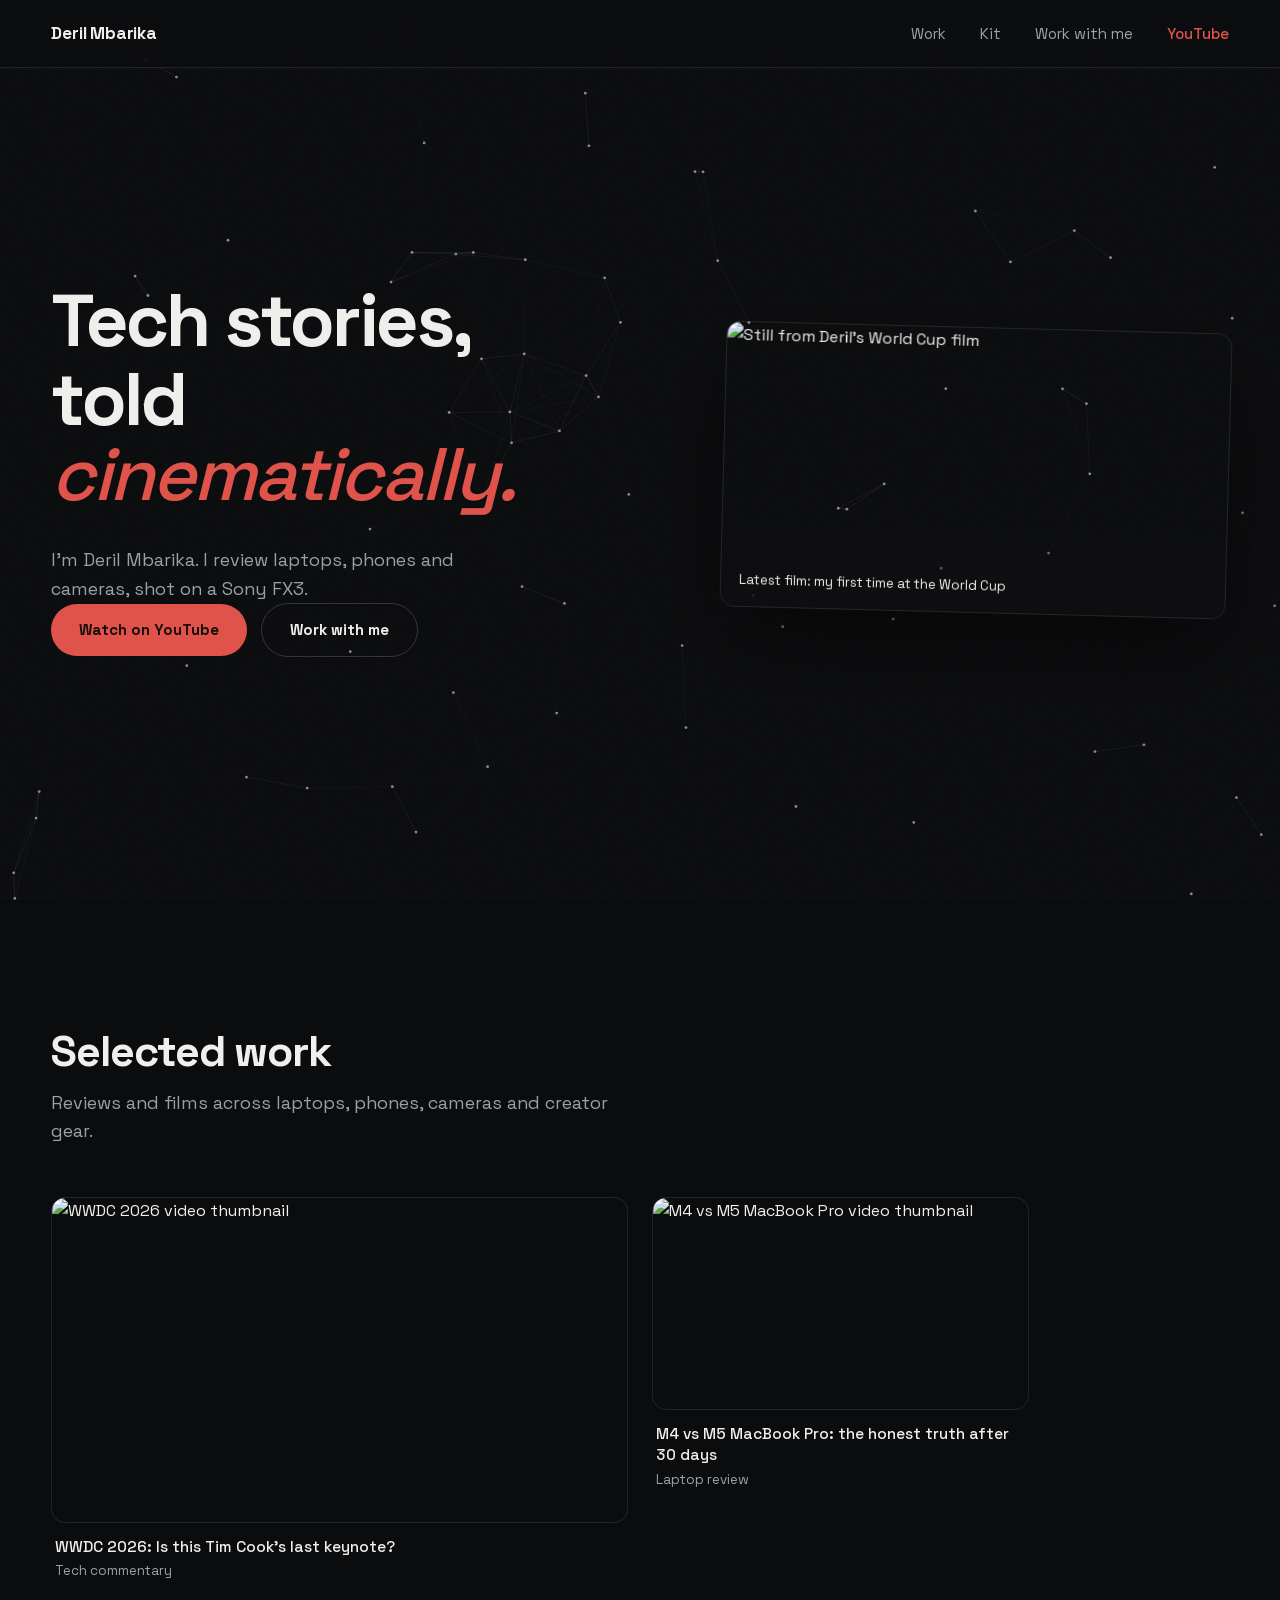
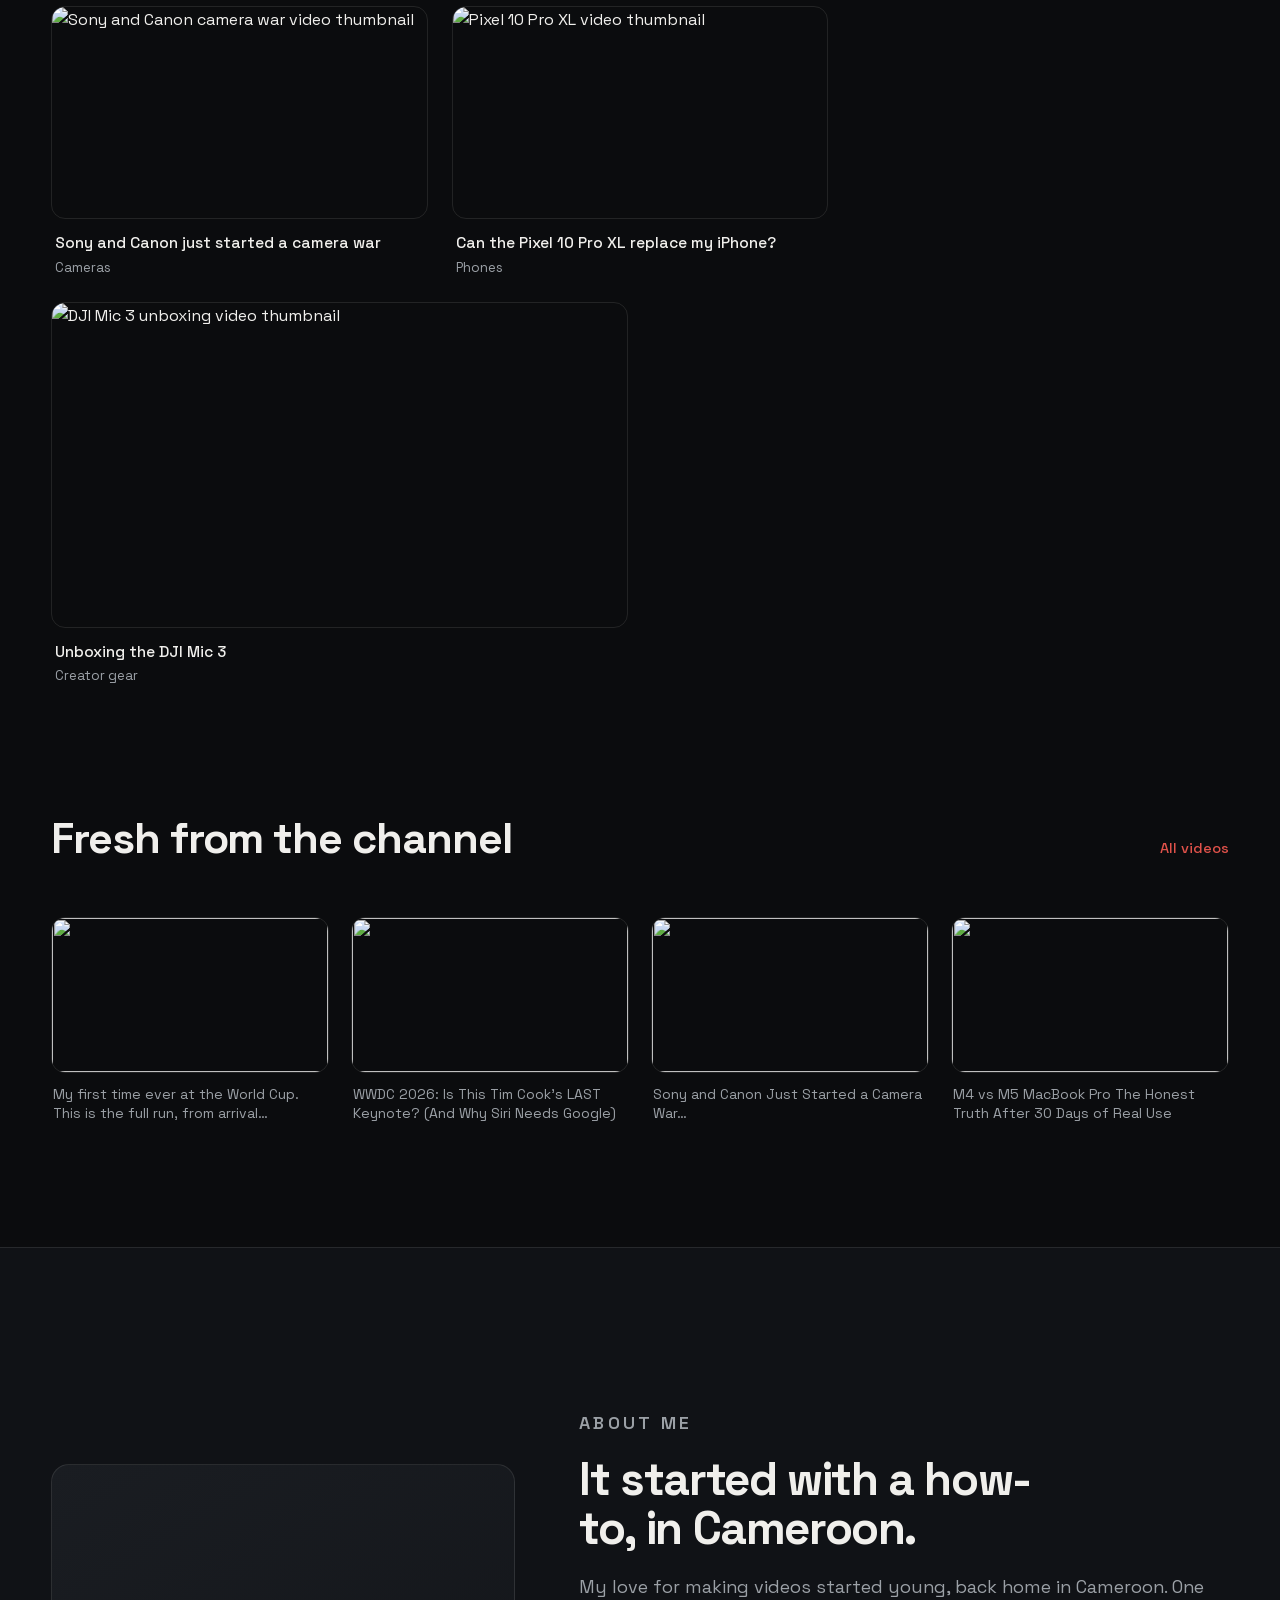
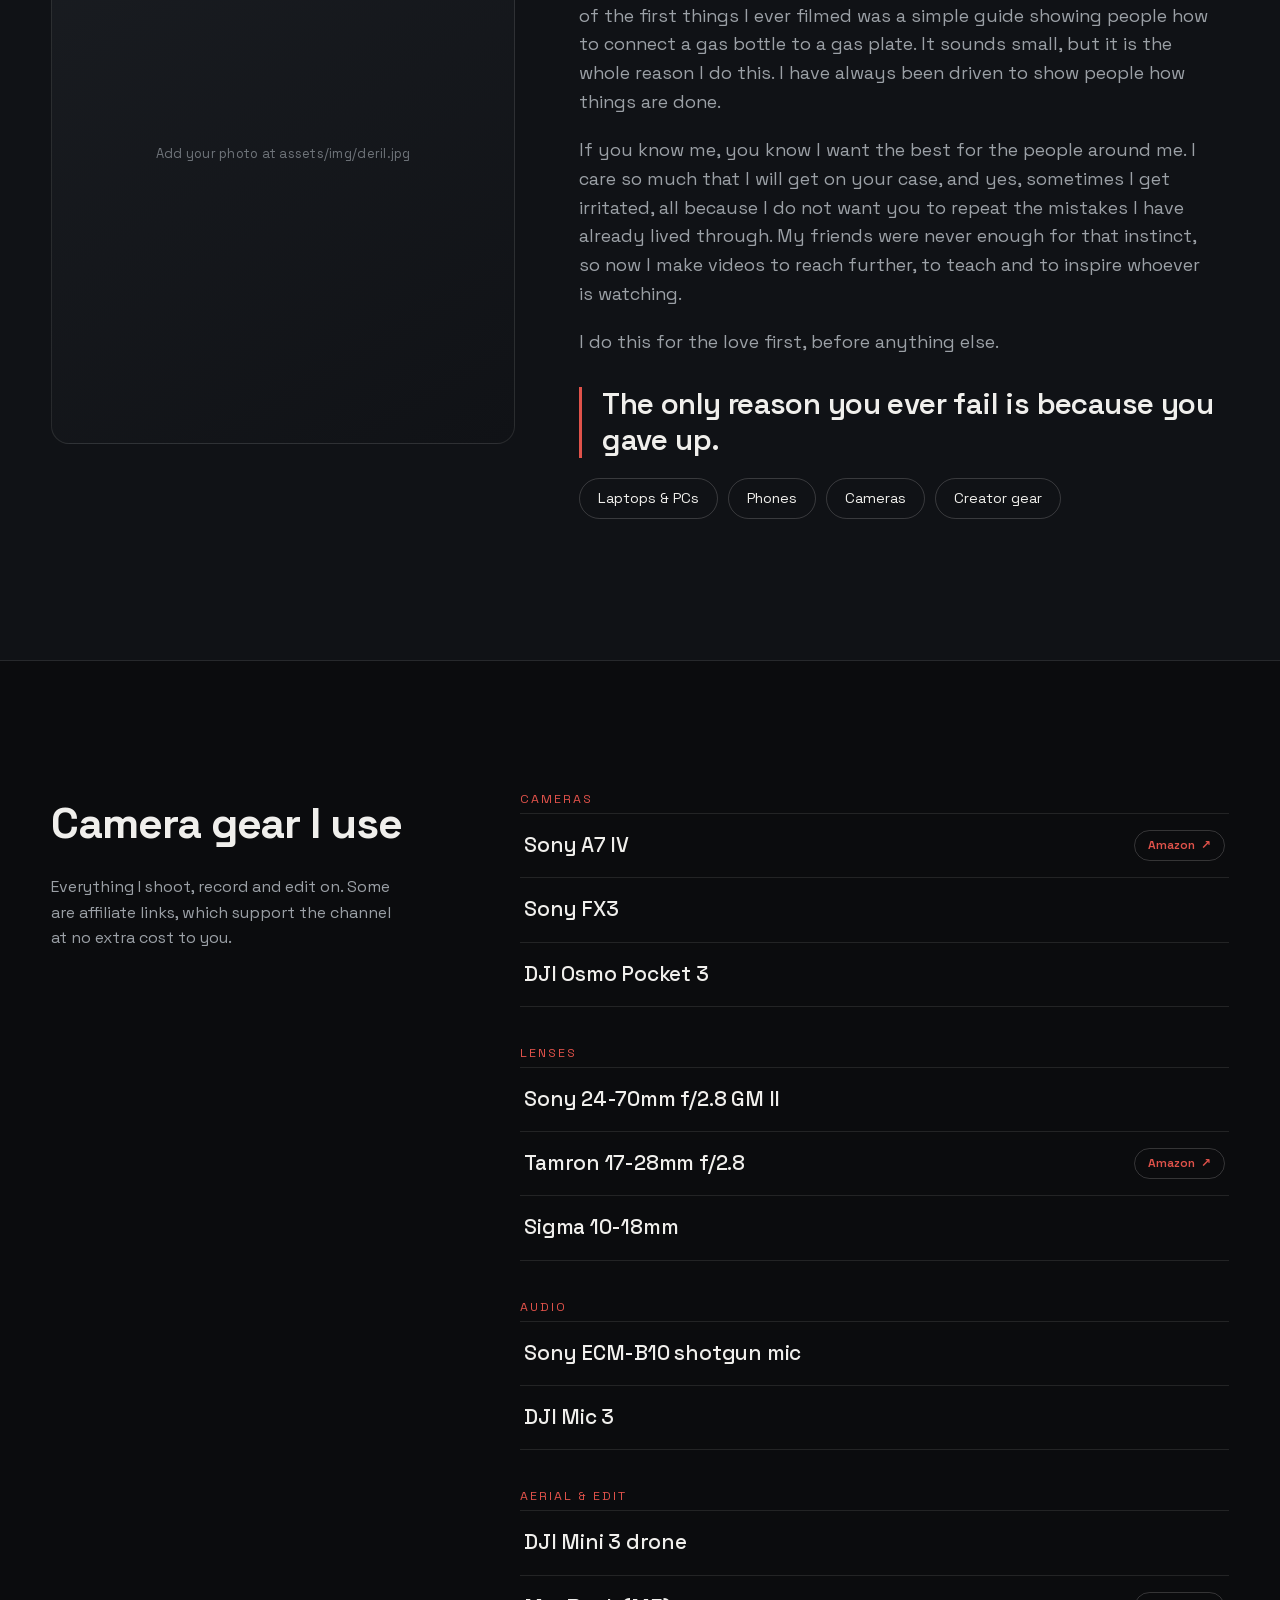
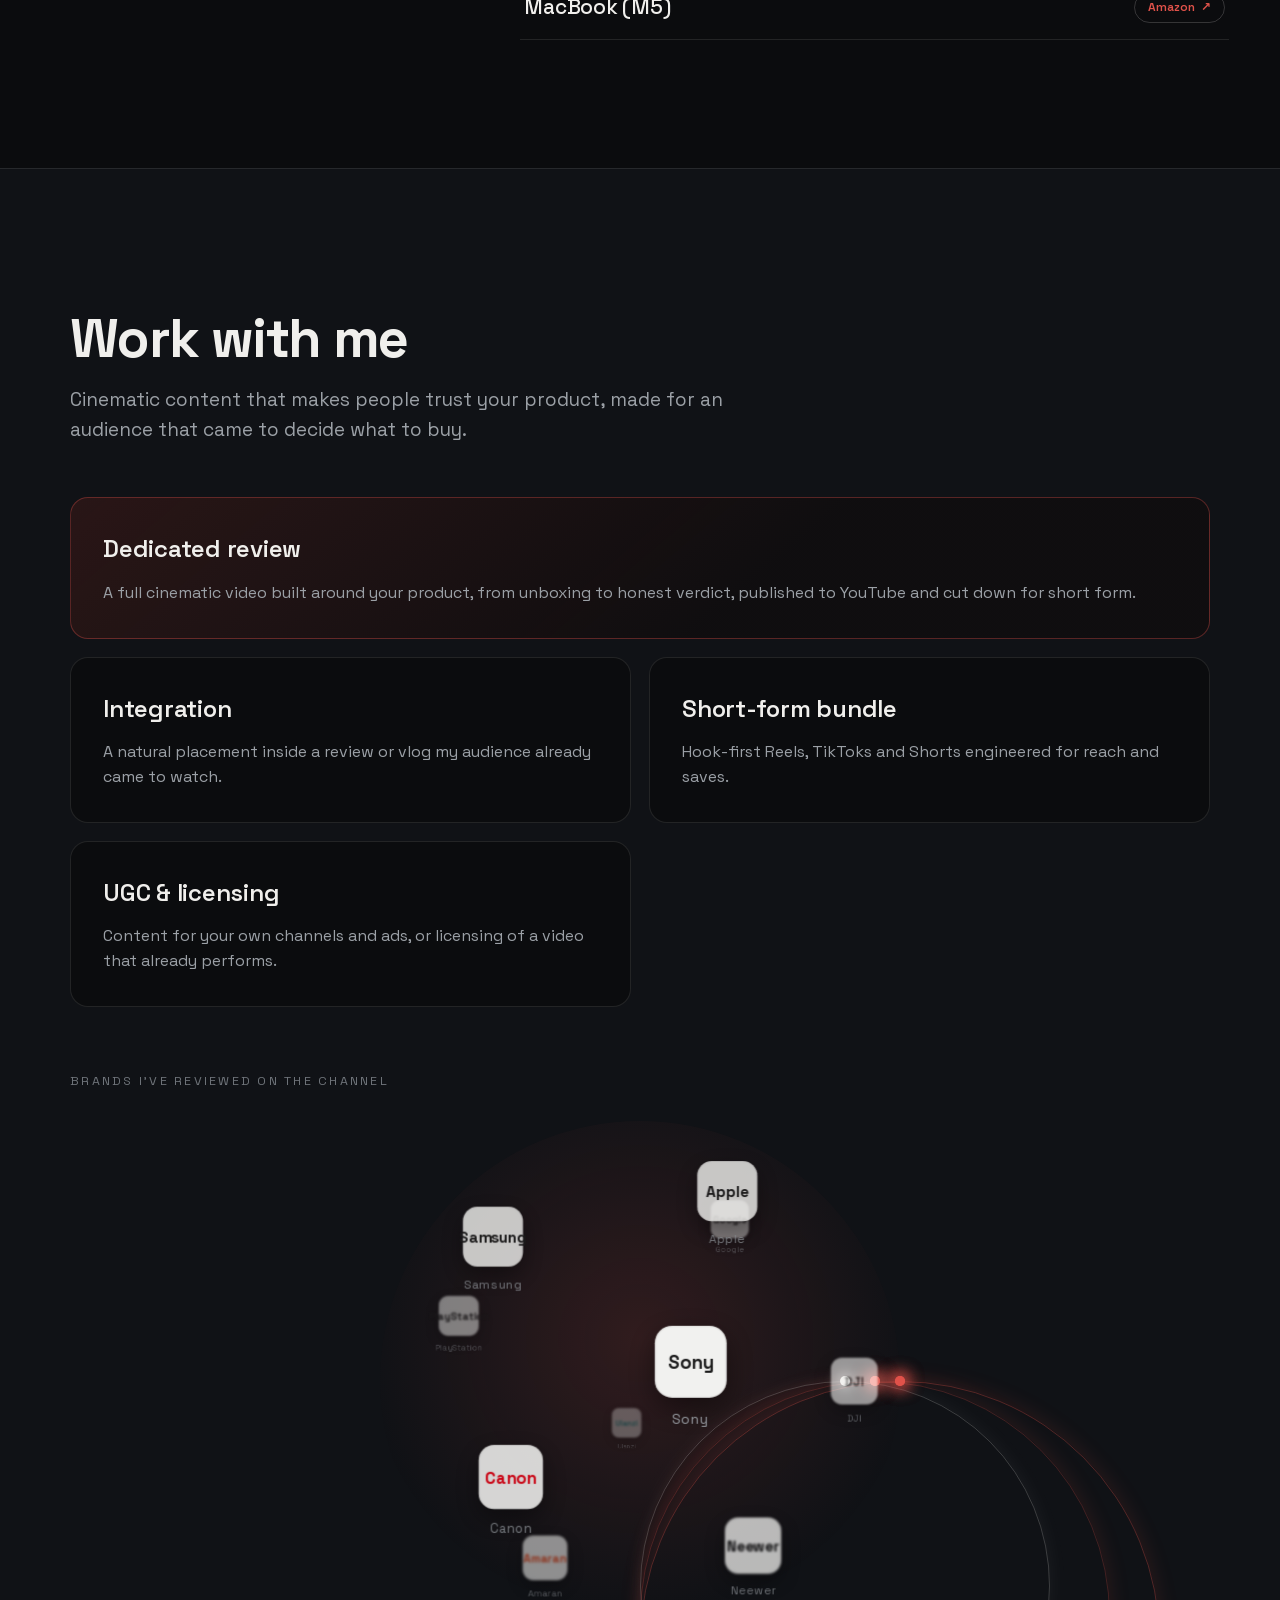
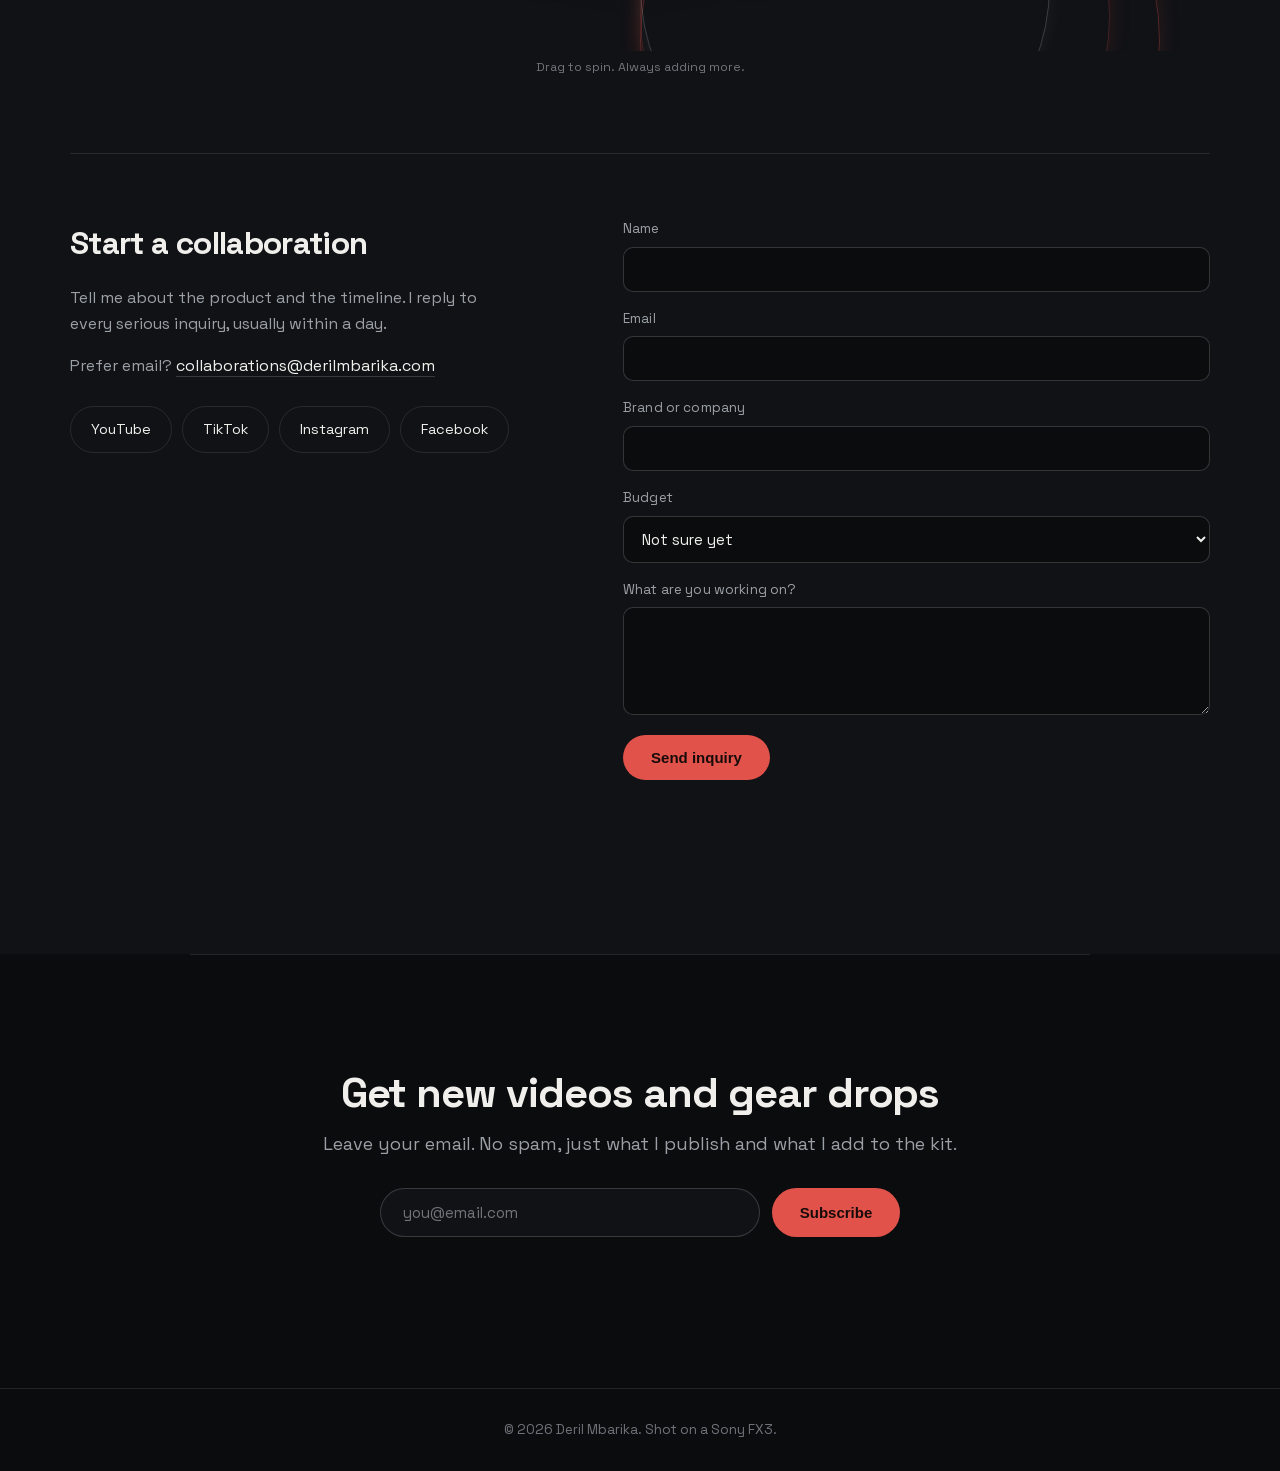
==== commit 1cc6359f: "Add personal About section + switch newsletter to Kit - About me section: your story (Cameroon gas-b" ====
--- a/index.html
+++ b/index.html
@@ -166,11 +166,20 @@
   </section>
 
   <section class="about" id="about">
-    <div class="about-inner">
-      <p class="about-kicker">About</p>
-      <h2>Honest reviews. Cinematic frames.</h2>
-      <p>I cover laptops, phones and cameras: MacBook and Windows, iPhone and Samsung, Sony and DJI, and the gadgets that quietly make life easier. Long-form reviews on YouTube, fast takes everywhere else. If a product is mid, I say so.</p>
-      <p class="about-pillars"><span>Laptops &amp; PCs</span><span>Phones</span><span>Cameras</span><span>Creator gear</span></p>
+    <div class="about-grid">
+      <figure class="about-photo">
+        <!-- Save your attached photo to assets/img/deril.jpg and it appears here. -->
+        <img src="assets/img/deril.jpg" alt="Deril Mbarika" loading="lazy" width="1080" height="1350" onerror="this.closest('.about-photo').classList.add('is-missing')">
+      </figure>
+      <div class="about-inner">
+        <p class="about-kicker">About me</p>
+        <h2>It started with a how-to, in Cameroon.</h2>
+        <p>My love for making videos started young, back home in Cameroon. One of the first things I ever filmed was a simple guide showing people how to connect a gas bottle to a gas plate. It sounds small, but it is the whole reason I do this. I have always been driven to show people how things are done.</p>
+        <p>If you know me, you know I want the best for the people around me. I care so much that I will get on your case, and yes, sometimes I get irritated, all because I do not want you to repeat the mistakes I have already lived through. My friends were never enough for that instinct, so now I make videos to reach further, to teach and to inspire whoever is watching.</p>
+        <p>I do this for the love first, before anything else.</p>
+        <blockquote class="about-quote">The only reason you ever fail is because you gave up.</blockquote>
+        <p class="about-pillars"><span>Laptops &amp; PCs</span><span>Phones</span><span>Cameras</span><span>Creator gear</span></p>
+      </div>
     </div>
   </section>
 
@@ -309,17 +318,16 @@
     <div class="news-inner">
       <h2>Get new videos and gear drops</h2>
       <p>Leave your email. No spam, just what I publish and what I add to the kit.</p>
-      <!-- Saves to your list via Web3Forms (same free key as the collab form).
-           Until a key is set, it opens a pre-filled email instead. -->
-      <form class="news-form" id="news-form" action="https://api.web3forms.com/submit" method="POST" novalidate>
-        <input type="hidden" name="access_key" value="REPLACE_WITH_WEB3FORMS_ACCESS_KEY">
-        <input type="hidden" name="subject" value="New subscriber from derilmbarika.com">
-        <input type="hidden" name="from_name" value="derilmbarika.com newsletter">
+      <!-- Saves to your Kit (ConvertKit) list. Replace KIT_FORM_ID in the action
+           below with your form id (Kit dashboard > Grow > Landing Pages & Forms >
+           create form > the number in its URL). Until then it opens an email. -->
+      <form class="news-form" id="news-form" action="https://app.kit.com/forms/KIT_FORM_ID/subscriptions" method="post" target="news-sink" novalidate>
         <input type="checkbox" name="botcheck" class="hp-field" tabindex="-1" autocomplete="off" aria-hidden="true">
         <label class="sr-only" for="news-email">Email address</label>
-        <input id="news-email" name="email" type="email" placeholder="you@email.com" autocomplete="email" required>
+        <input id="news-email" name="email_address" type="email" placeholder="you@email.com" autocomplete="email" required>
         <button type="submit" class="btn">Subscribe</button>
       </form>
+      <iframe name="news-sink" class="sr-only" title="subscribe" tabindex="-1" aria-hidden="true"></iframe>
       <p class="news-status" role="status" aria-live="polite"></p>
     </div>
   </section>
--- a/assets/css/style.css
+++ b/assets/css/style.css
@@ -219,11 +219,33 @@
   border-bottom: 1px solid var(--line);
   padding: clamp(80px, 11vw, 150px) var(--pad);
 }
-.about-inner { max-width: 900px; margin: 0 auto; }
-.about-kicker { color: var(--accent); font-size: 13px; letter-spacing: 0.18em; text-transform: uppercase; font-weight: 600; margin-bottom: 20px; }
-.about-inner h2 { font-size: clamp(2rem, 4.4vw, 3.4rem); letter-spacing: -0.03em; line-height: 1.05; max-width: 20ch; }
-.about-inner > p { color: var(--muted); font-size: clamp(1.1rem, 1.7vw, 1.45rem); line-height: 1.55; margin-top: 28px; max-width: 60ch; }
-.about-pillars { display: flex; flex-wrap: wrap; gap: 10px; margin-top: 34px; }
+.about-grid {
+  max-width: var(--maxw); margin: 0 auto;
+  display: grid; grid-template-columns: minmax(0, 5fr) minmax(0, 7fr);
+  gap: clamp(28px, 5vw, 72px); align-items: center;
+}
+.about-photo {
+  margin: 0; position: relative; aspect-ratio: 4 / 5;
+  border-radius: 18px; overflow: hidden; border: 1px solid var(--line);
+  background: linear-gradient(150deg, #1a1d22, #101216);
+}
+.about-photo img { width: 100%; height: 100%; object-fit: cover; display: block; }
+.about-photo.is-missing img { display: none; }
+.about-photo.is-missing::after {
+  content: "Add your photo at assets/img/deril.jpg";
+  position: absolute; inset: 0; display: flex; align-items: center; justify-content: center;
+  text-align: center; padding: 24px; color: var(--muted-2); font-size: 13px; letter-spacing: 0.02em;
+}
+.about-inner { max-width: none; margin: 0; }
+.about-kicker { color: var(--accent); font-size: 13px; letter-spacing: 0.18em; text-transform: uppercase; font-weight: 600; margin-bottom: 18px; }
+.about-inner h2 { font-size: clamp(1.9rem, 3.6vw, 3rem); letter-spacing: -0.03em; line-height: 1.06; max-width: 16ch; }
+.about-inner > p { color: var(--muted); font-size: clamp(1.02rem, 1.4vw, 1.2rem); line-height: 1.6; margin-top: 20px; max-width: 58ch; }
+.about-quote {
+  margin: 30px 0 0; padding-left: 20px; border-left: 3px solid var(--accent);
+  font-size: clamp(1.3rem, 2.4vw, 1.85rem); font-weight: 600; letter-spacing: -0.02em;
+  line-height: 1.2; color: var(--text);
+}
+.about-pillars { display: flex; flex-wrap: wrap; gap: 10px; margin-top: 32px; }
 .about-pillars span {
   border: 1px solid var(--line-2); border-radius: 999px;
   padding: 8px 18px; font-size: 14.5px; color: var(--text);
@@ -473,6 +495,8 @@
 @media (max-width: 860px) {
   .hero { grid-template-columns: 1fr; padding-top: 92px; gap: 40px; align-content: center; }
   .hero-frame { transform: rotate(0deg); max-width: 560px; }
+  .about-grid { grid-template-columns: 1fr; gap: 32px; }
+  .about-photo { max-width: 440px; }
   .work-grid { grid-template-columns: 1fr; }
   .tile, .tile-wide { grid-column: auto; }
   .latest-rail { grid-template-columns: repeat(2, 1fr); }
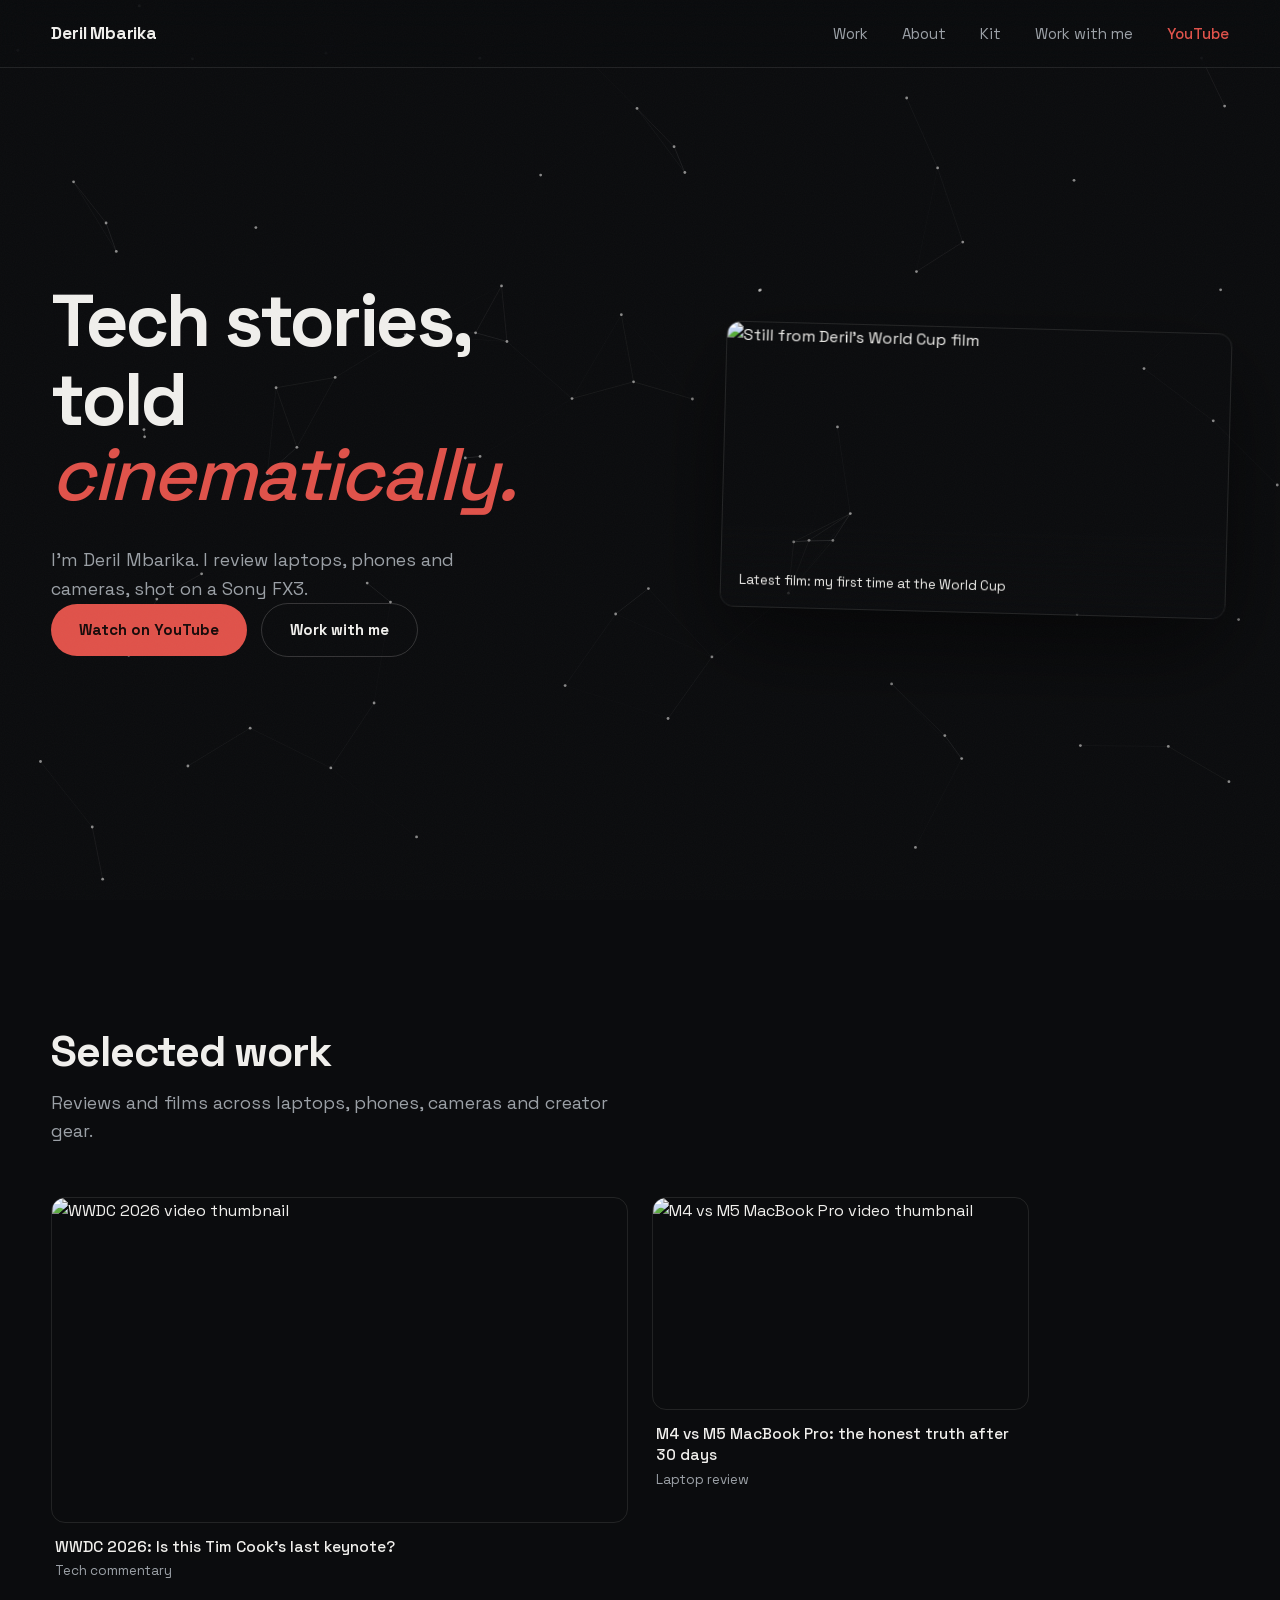
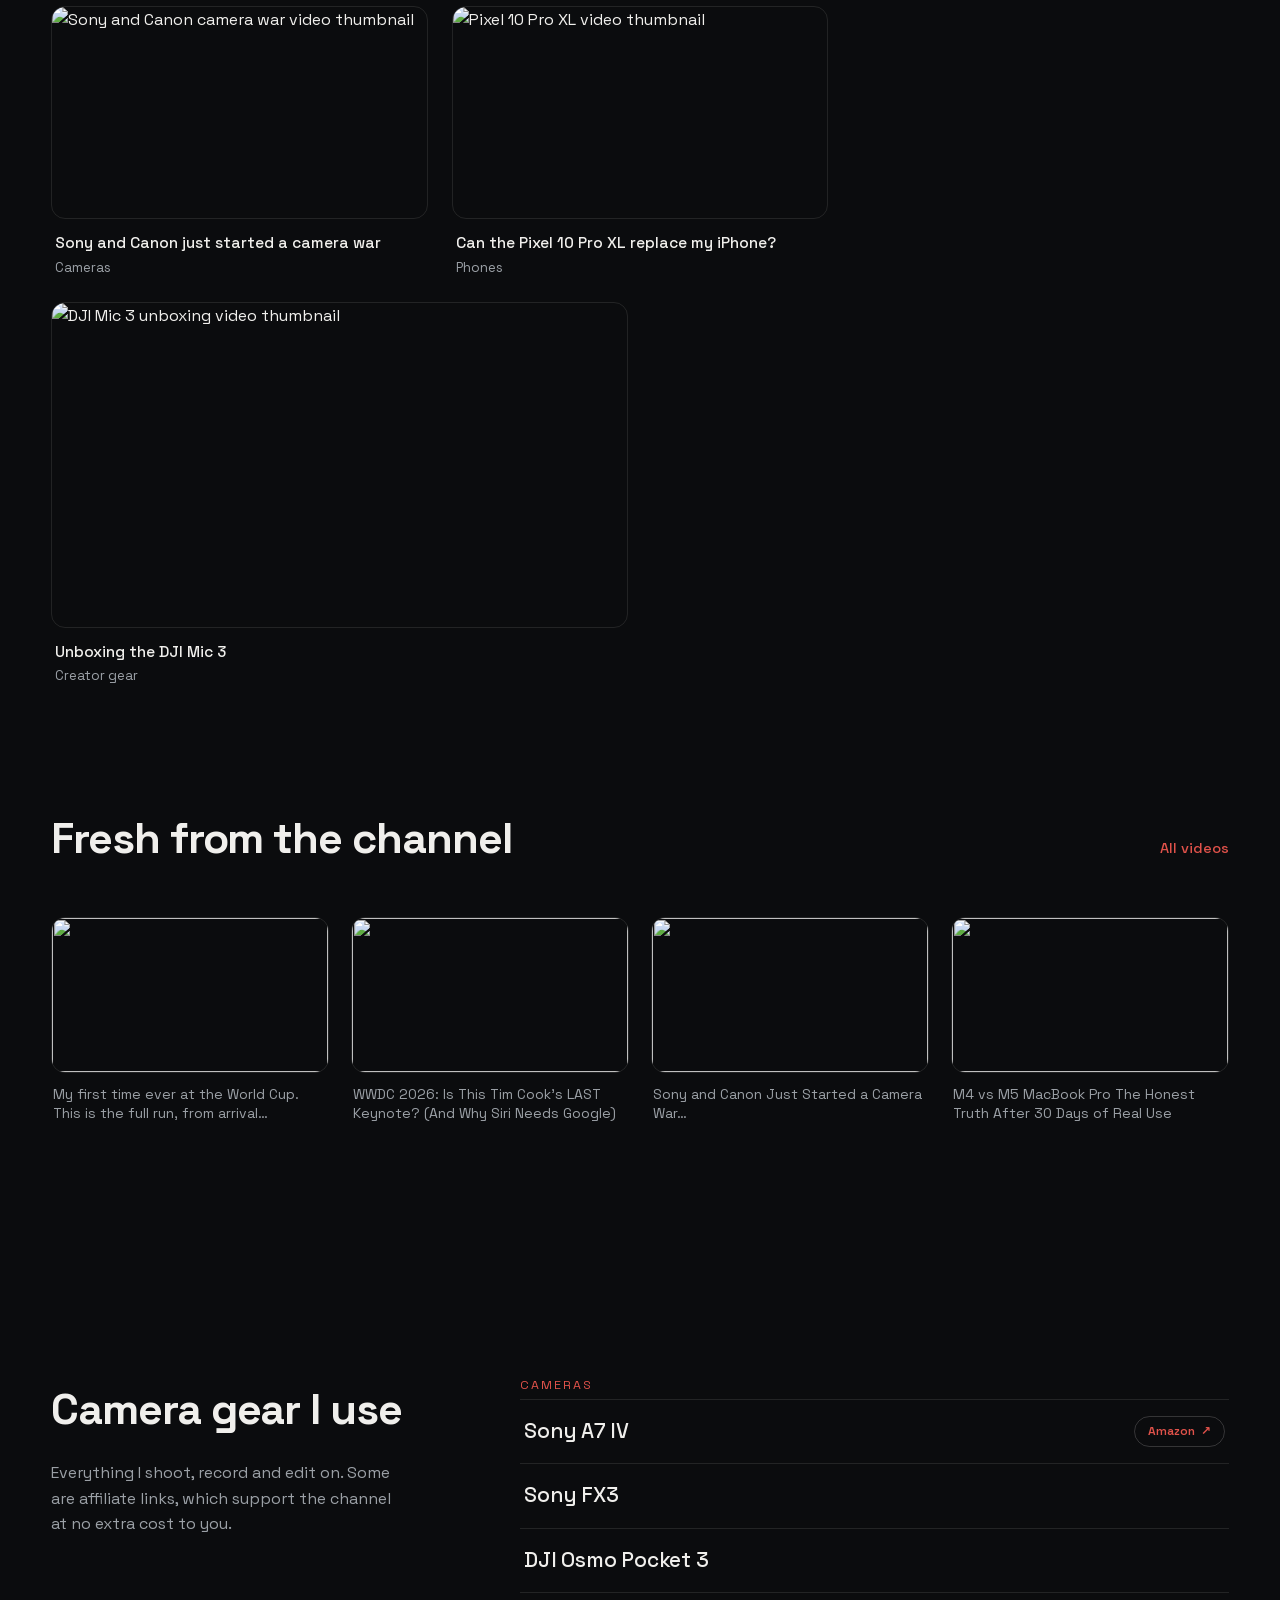
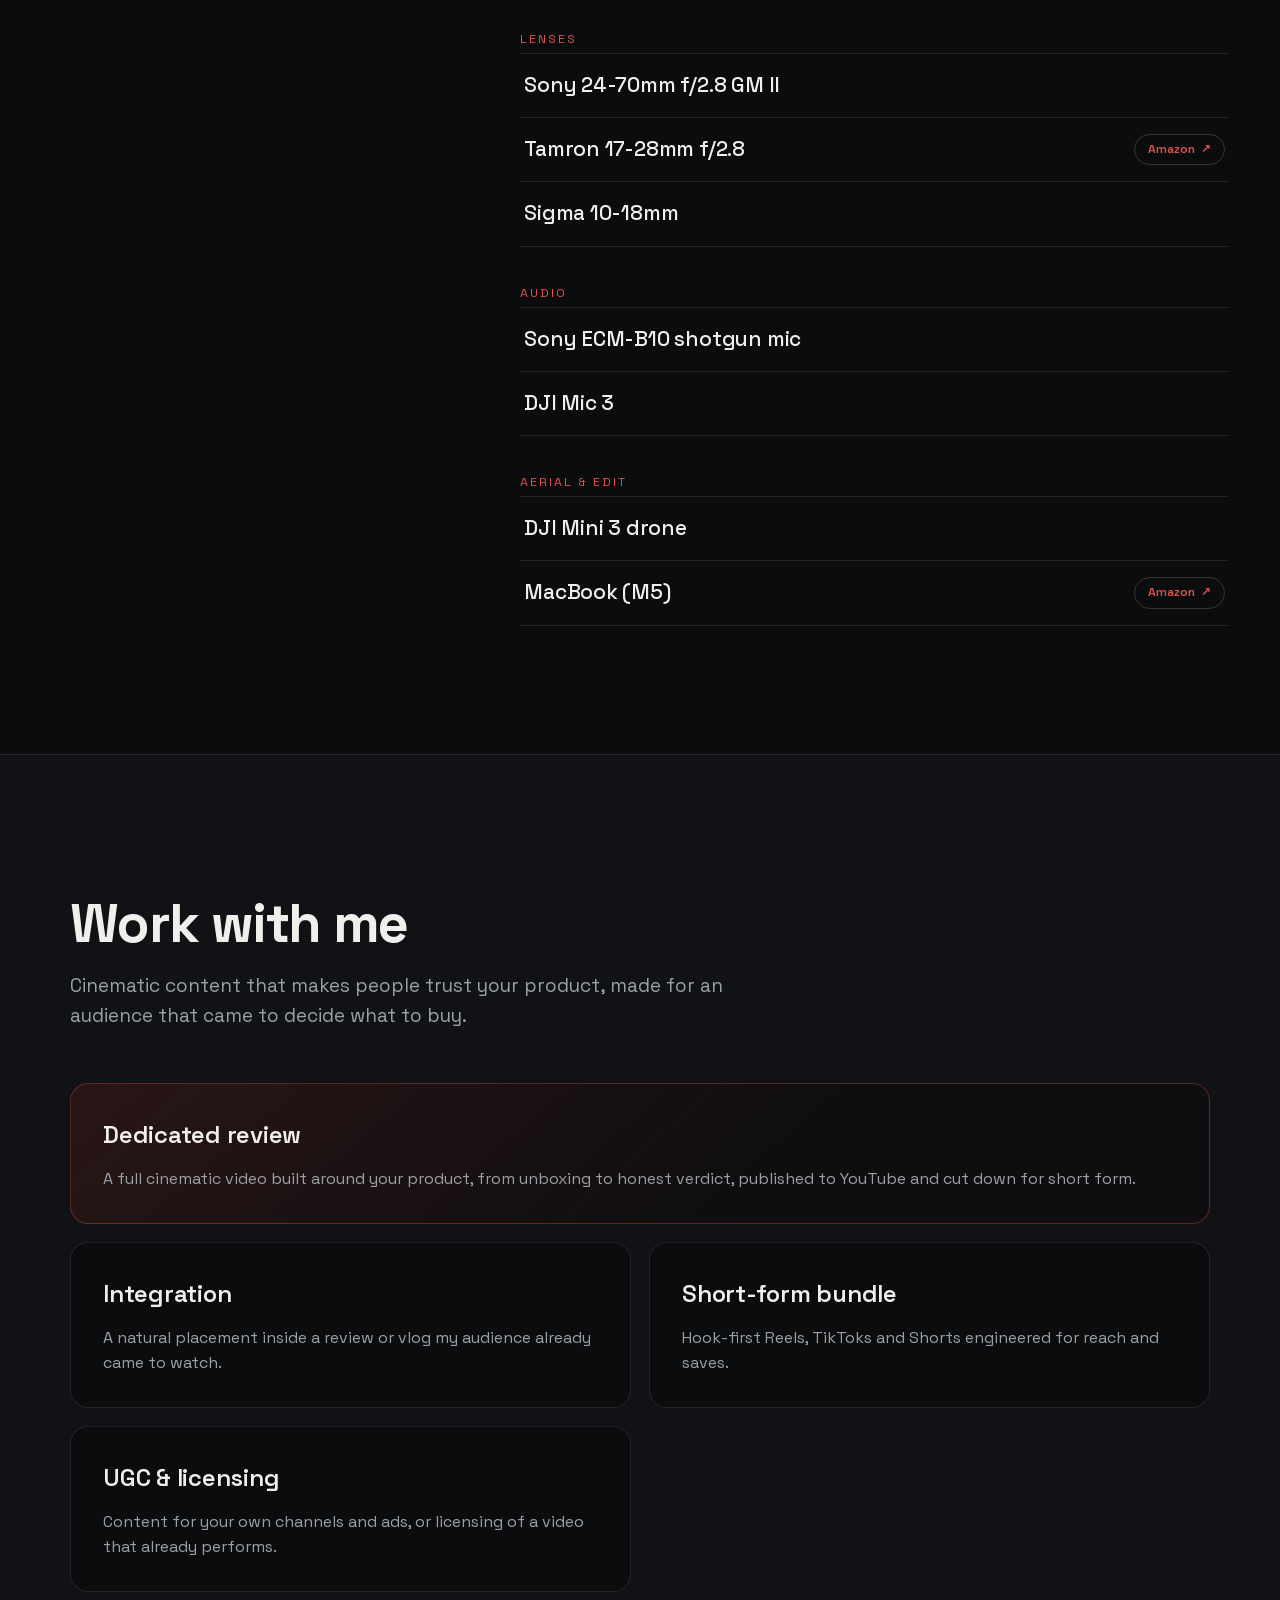
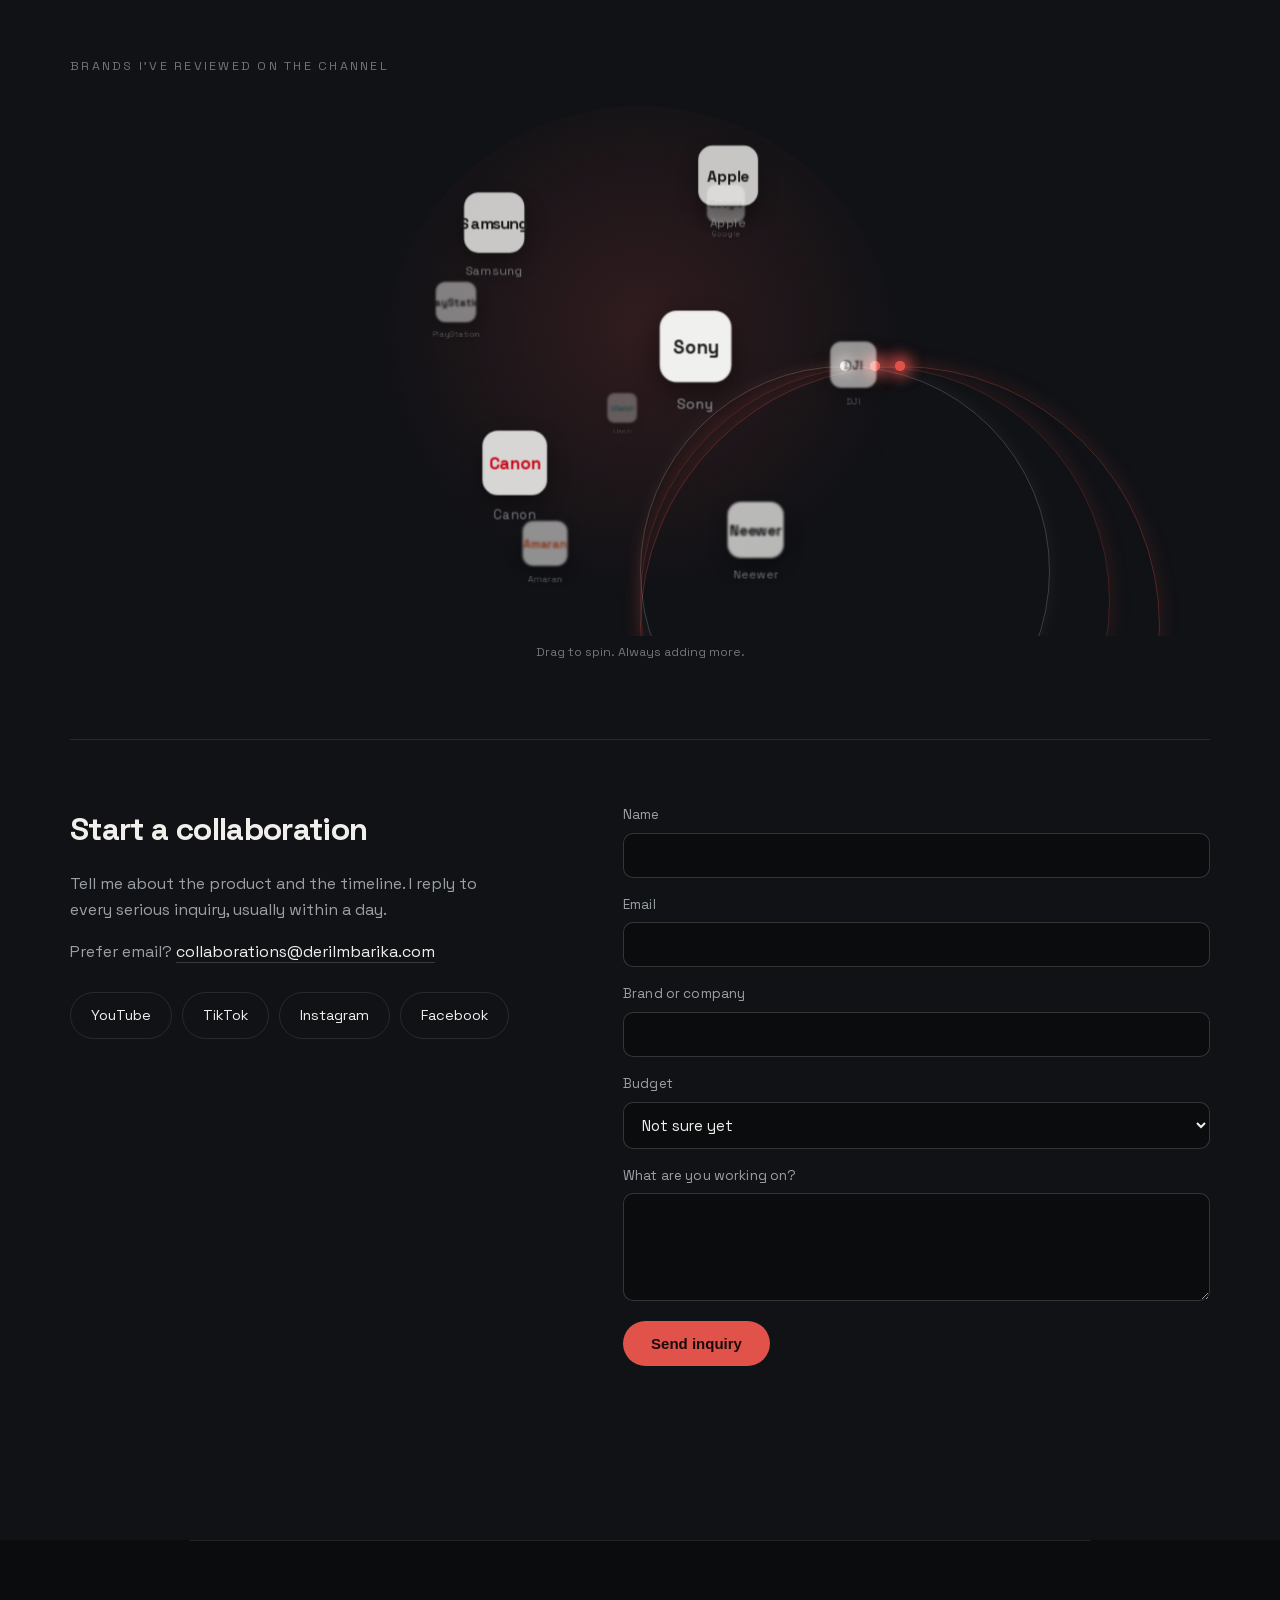
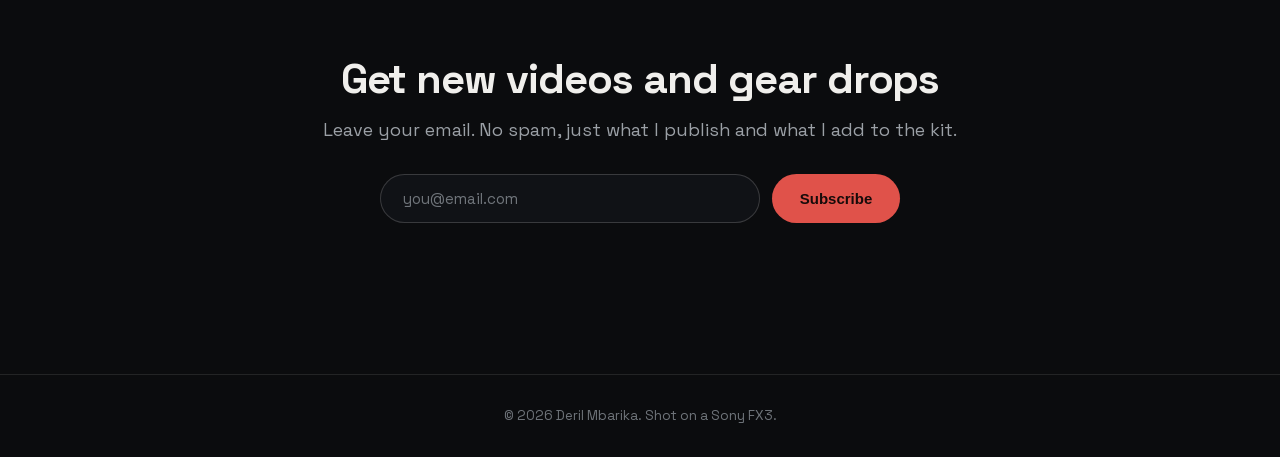
==== commit 5e0a0942: "Move About to its own page at /about/ - New /about/ page with the full story, motto pull-quote, phot" ====
--- a/index.html
+++ b/index.html
@@ -80,6 +80,7 @@
   <a class="nav-name" href="#top">Deril Mbarika</a>
   <nav class="nav-links" aria-label="Site">
     <a href="#work">Work</a>
+    <a href="/about/">About</a>
     <a href="#kit">Kit</a>
     <a href="#collab">Work with me</a>
     <a class="nav-yt" href="https://www.youtube.com/@derilmbarika" target="_blank" rel="noopener">YouTube</a>
@@ -162,24 +163,6 @@
         <span class="ltile-title">M4 vs M5 MacBook Pro  The Honest Truth After 30 Days of Real Use</span>
       </a>
       <!-- LATEST:END -->
-    </div>
-  </section>
-
-  <section class="about" id="about">
-    <div class="about-grid">
-      <figure class="about-photo">
-        <!-- Save your attached photo to assets/img/deril.jpg and it appears here. -->
-        <img src="assets/img/deril.jpg" alt="Deril Mbarika" loading="lazy" width="1080" height="1350" onerror="this.closest('.about-photo').classList.add('is-missing')">
-      </figure>
-      <div class="about-inner">
-        <p class="about-kicker">About me</p>
-        <h2>It started with a how-to, in Cameroon.</h2>
-        <p>My love for making videos started young, back home in Cameroon. One of the first things I ever filmed was a simple guide showing people how to connect a gas bottle to a gas plate. It sounds small, but it is the whole reason I do this. I have always been driven to show people how things are done.</p>
-        <p>If you know me, you know I want the best for the people around me. I care so much that I will get on your case, and yes, sometimes I get irritated, all because I do not want you to repeat the mistakes I have already lived through. My friends were never enough for that instinct, so now I make videos to reach further, to teach and to inspire whoever is watching.</p>
-        <p>I do this for the love first, before anything else.</p>
-        <blockquote class="about-quote">The only reason you ever fail is because you gave up.</blockquote>
-        <p class="about-pillars"><span>Laptops &amp; PCs</span><span>Phones</span><span>Cameras</span><span>Creator gear</span></p>
-      </div>
     </div>
   </section>
 
--- a/assets/css/style.css
+++ b/assets/css/style.css
@@ -246,6 +246,12 @@
   line-height: 1.2; color: var(--text);
 }
 .about-pillars { display: flex; flex-wrap: wrap; gap: 10px; margin-top: 32px; }
+/* Standalone About page: clear the fixed nav and add a bottom CTA. */
+.about-page .about { padding-top: clamp(112px, 15vh, 180px); border-top: 0; }
+.about-cta { margin-top: 34px; display: flex; flex-wrap: wrap; gap: 14px; }
+.footer a { color: var(--text); border-bottom: 1px solid var(--line-2); transition: color 0.25s var(--ease), border-color 0.25s var(--ease); }
+.footer a:hover { color: var(--accent); border-color: var(--accent); }
+.nav-links a[aria-current="page"] { color: var(--text); }
 .about-pillars span {
   border: 1px solid var(--line-2); border-radius: 999px;
   padding: 8px 18px; font-size: 14.5px; color: var(--text);
@@ -503,7 +509,8 @@
   .offer-grid { grid-template-columns: 1fr; }
   .offer-lead { grid-column: auto; }
   .contact { grid-template-columns: 1fr; }
-  .nav-links a[href="#kit"], .nav-links a[href="#collab"] { display: none; }
+  .nav-links a[href="#kit"], .nav-links a[href="#collab"],
+  .nav-links a[href="/#kit"], .nav-links a[href="/#collab"] { display: none; }
 }
 @media (max-width: 480px) {
   .latest-rail { grid-template-columns: 1fr; }
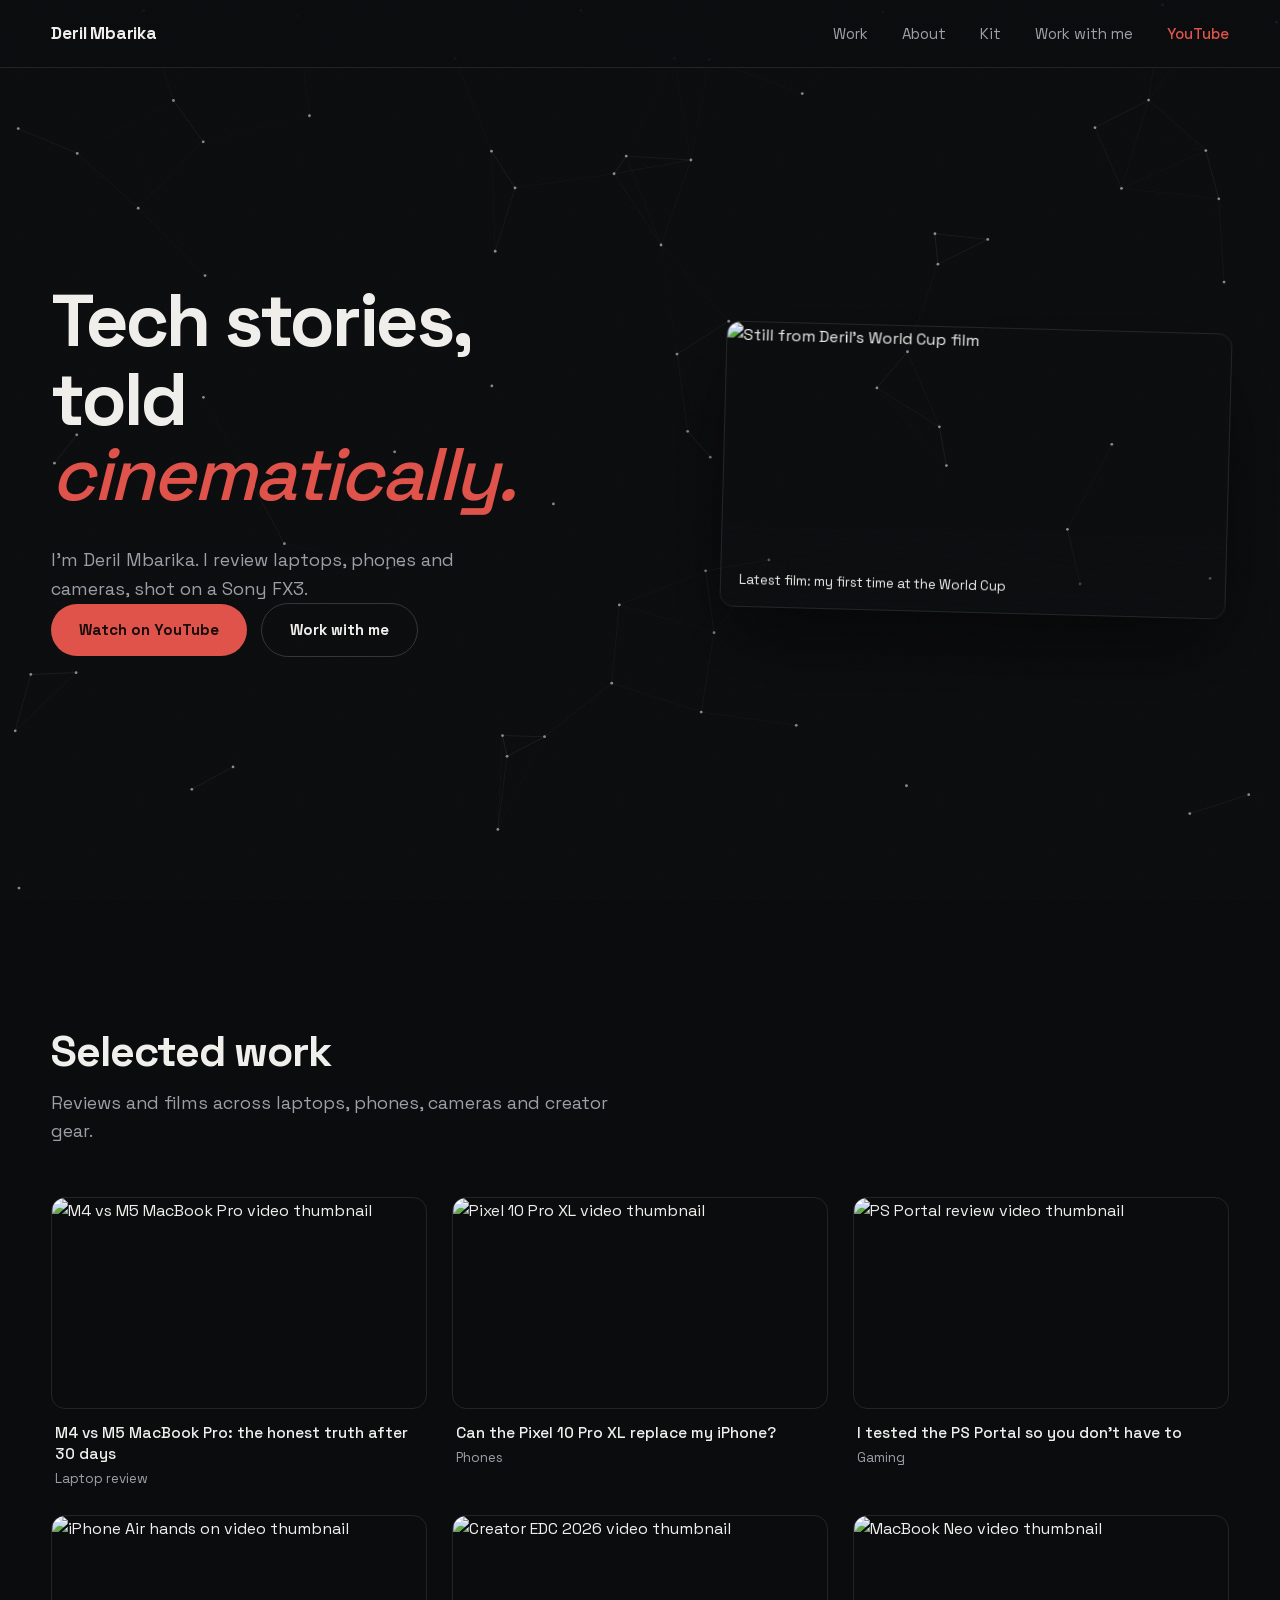
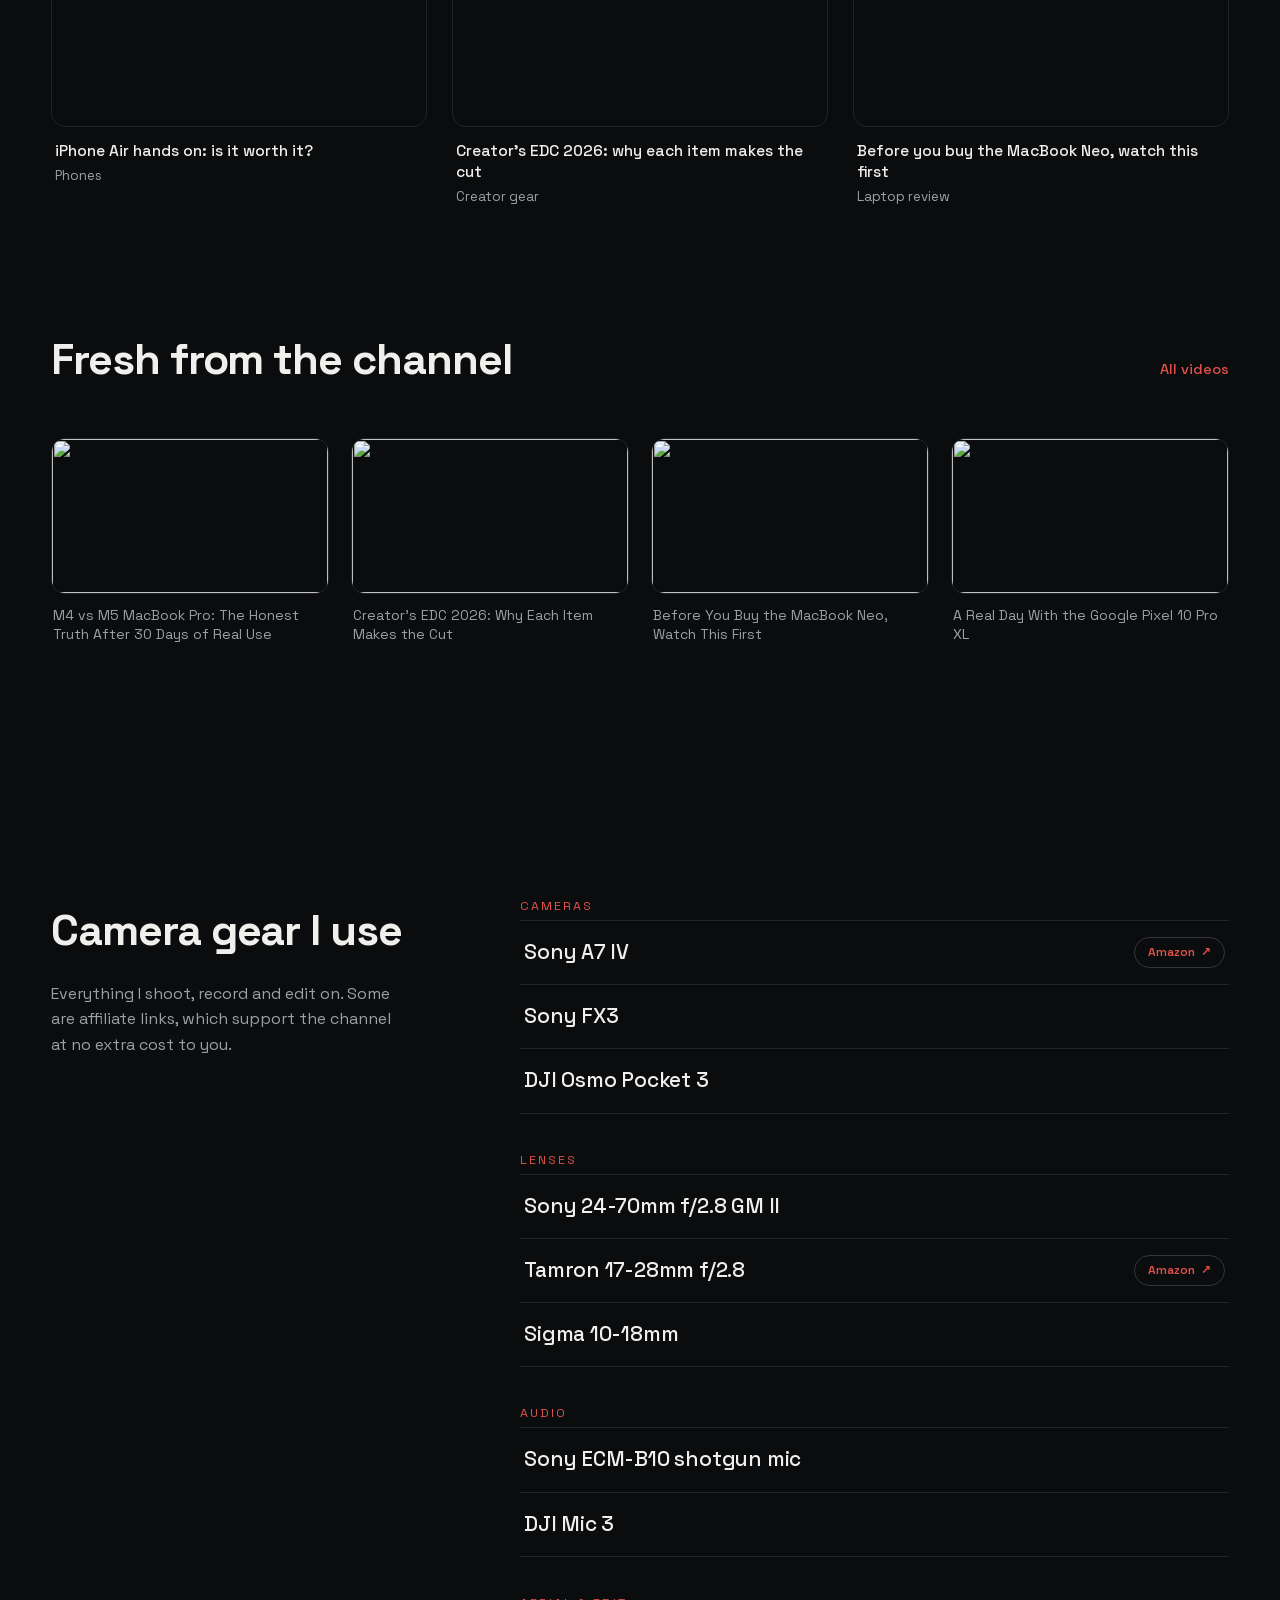
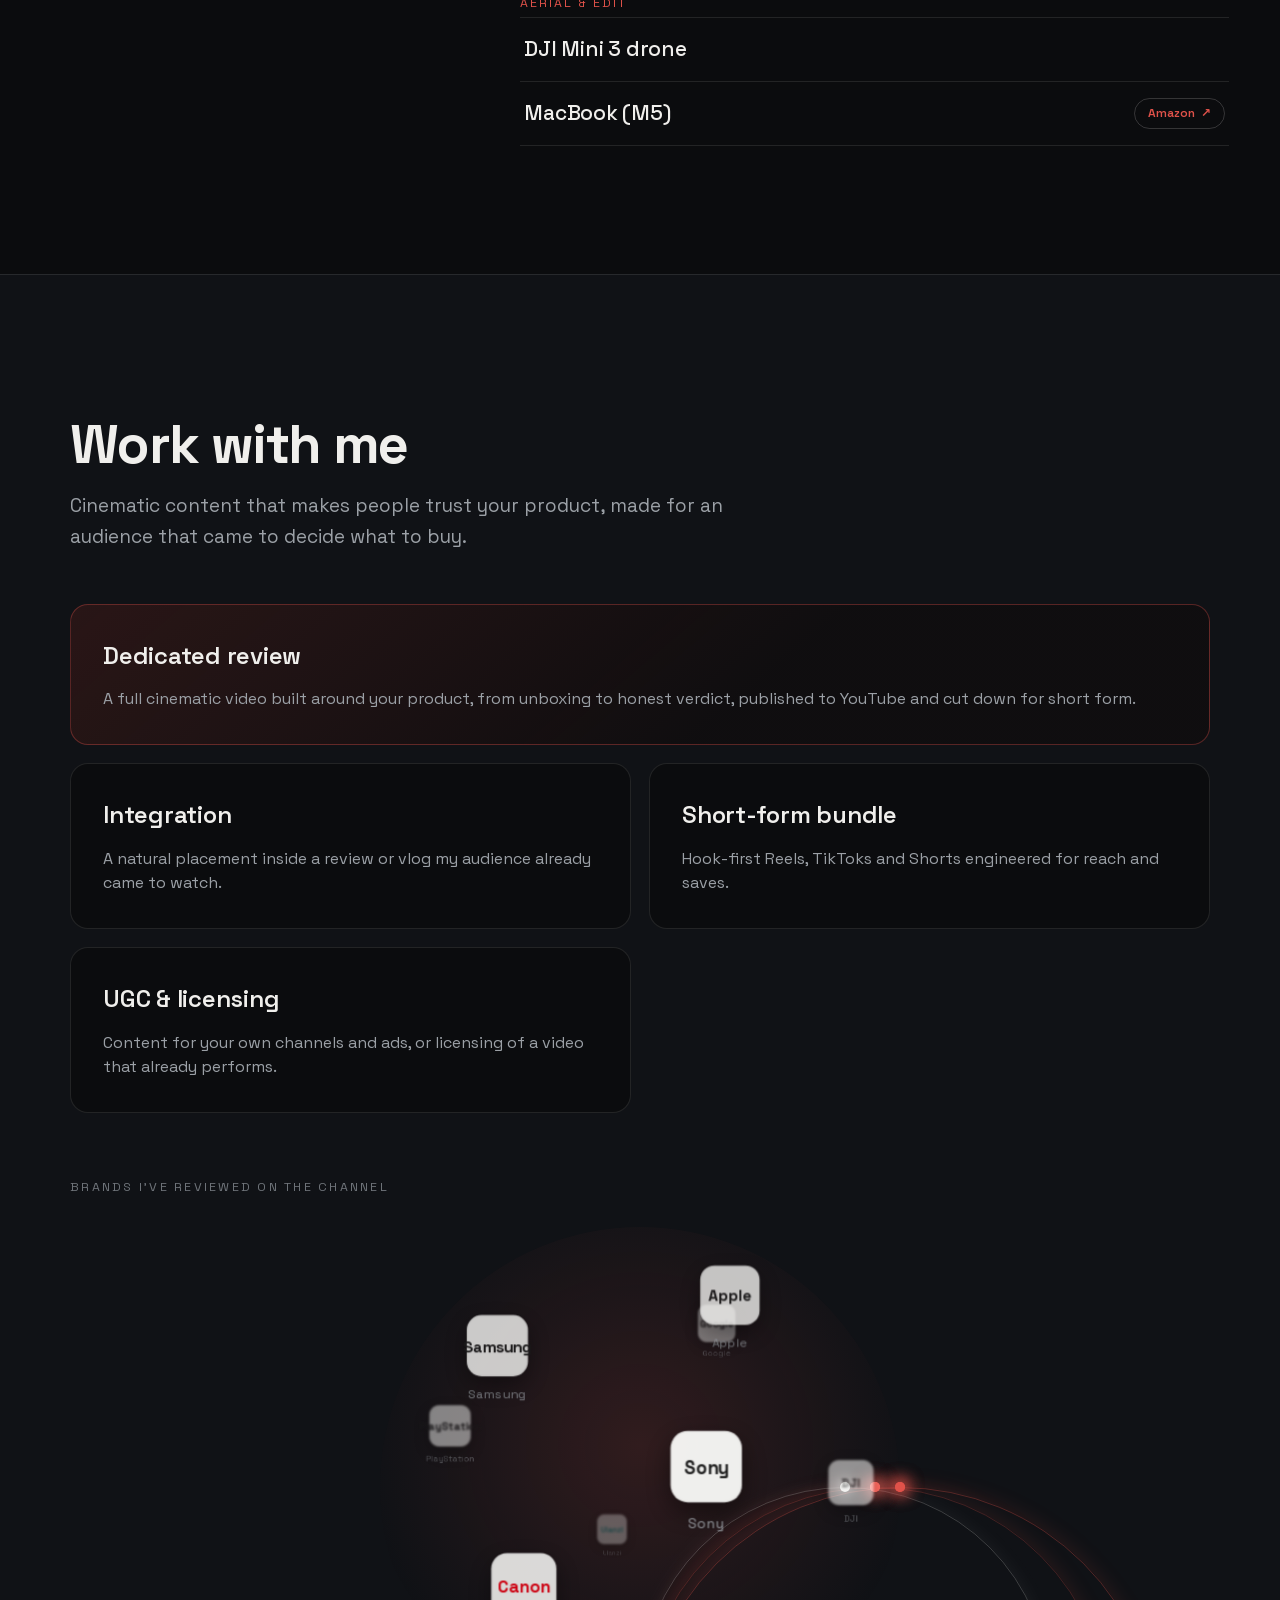
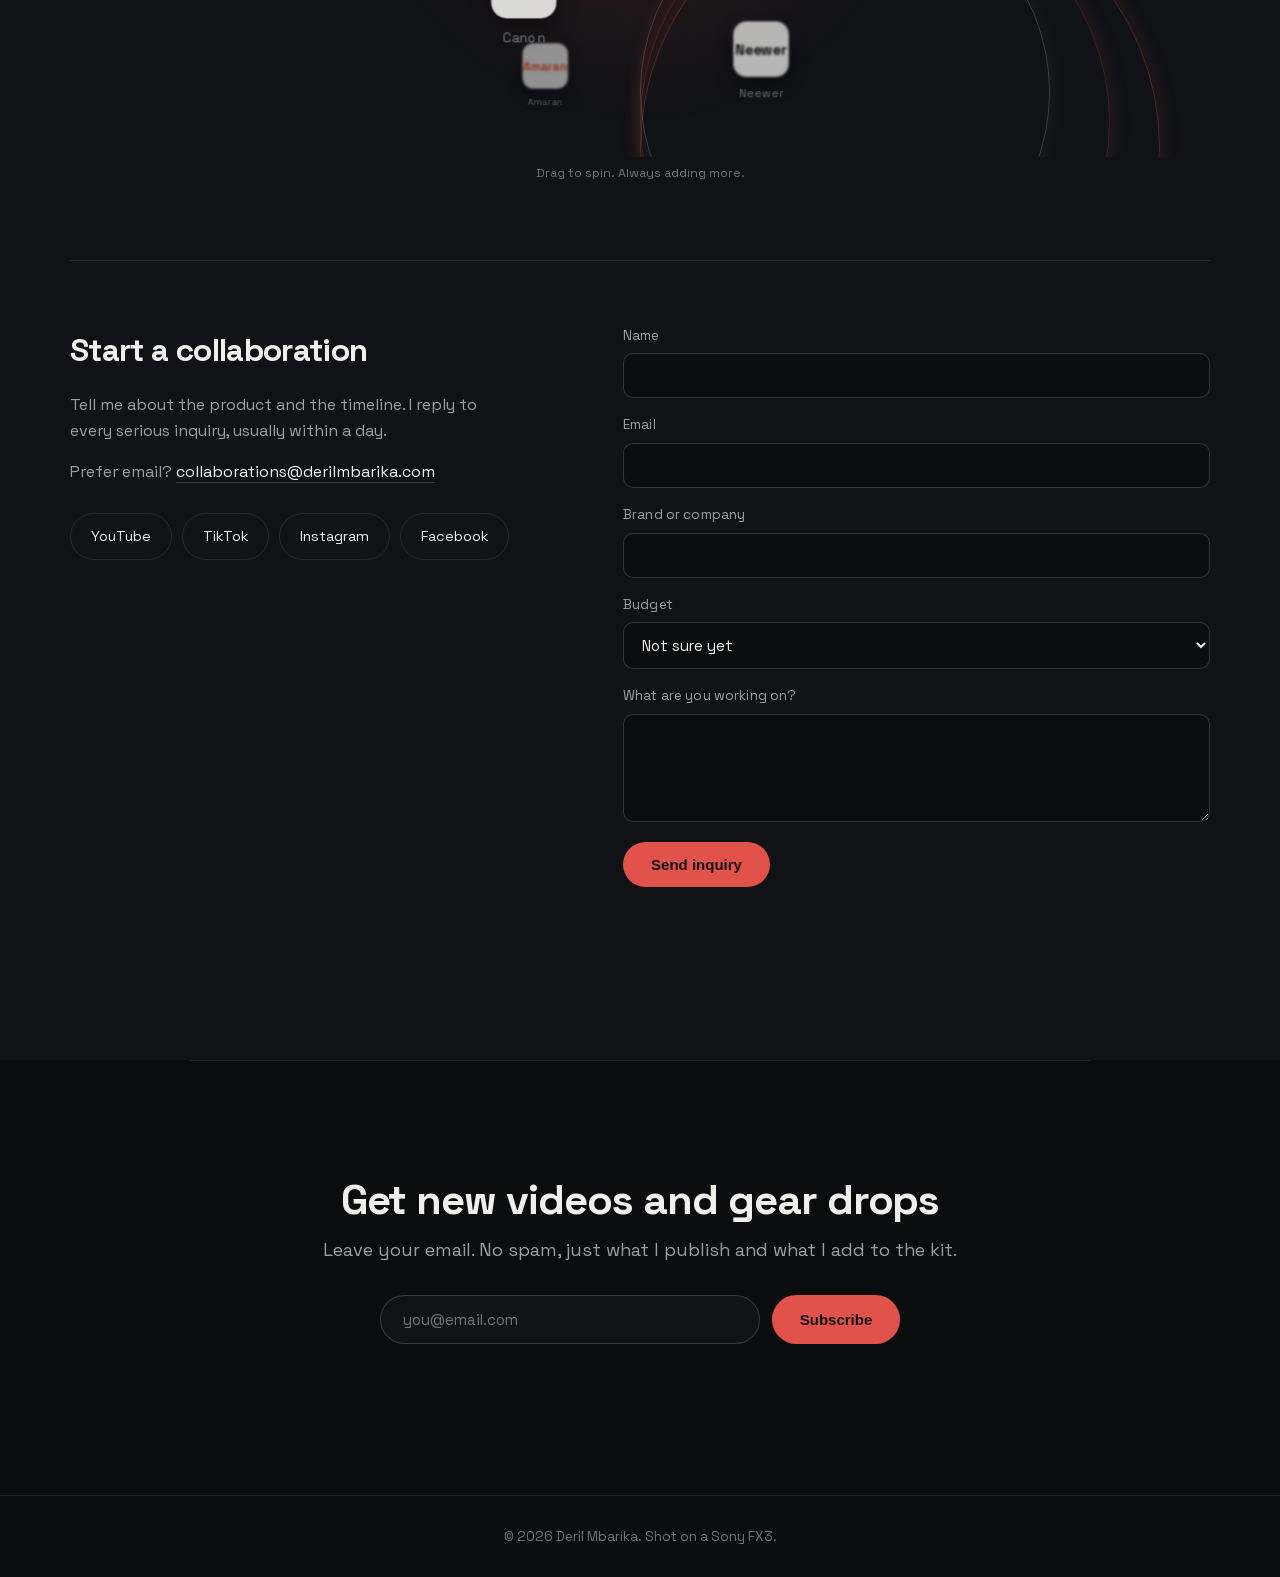
==== commit 38b803fc: "Selected work: long-form only in a clean uniform 3-col grid - Replace the awkward bento (with letter" ====
--- a/index.html
+++ b/index.html
@@ -114,25 +114,29 @@
       <p>Reviews and films across laptops, phones, cameras and creator gear.</p>
     </div>
     <div class="work-grid">
-      <a class="tile tile-wide" href="https://www.youtube.com/watch?v=GXvDb_uPiUA" target="_blank" rel="noopener">
-        <span class="tile-img"><img loading="lazy" src="https://i.ytimg.com/vi/GXvDb_uPiUA/maxresdefault.jpg" alt="WWDC 2026 video thumbnail" width="1280" height="720"></span>
-        <span class="tile-meta"><strong>WWDC 2026: Is this Tim Cook's last keynote?</strong><span>Tech commentary</span></span>
-      </a>
       <a class="tile" href="https://www.youtube.com/watch?v=B7WMth6FIqQ" target="_blank" rel="noopener">
         <span class="tile-img"><img loading="lazy" src="https://i.ytimg.com/vi/B7WMth6FIqQ/maxresdefault.jpg" alt="M4 vs M5 MacBook Pro video thumbnail" width="1280" height="720"></span>
         <span class="tile-meta"><strong>M4 vs M5 MacBook Pro: the honest truth after 30 days</strong><span>Laptop review</span></span>
       </a>
-      <a class="tile" href="https://www.youtube.com/watch?v=BG-bL1Qty9o" target="_blank" rel="noopener">
-        <span class="tile-img"><img loading="lazy" src="https://i.ytimg.com/vi/BG-bL1Qty9o/maxresdefault.jpg" alt="Sony and Canon camera war video thumbnail" width="1280" height="720"></span>
-        <span class="tile-meta"><strong>Sony and Canon just started a camera war</strong><span>Cameras</span></span>
-      </a>
       <a class="tile" href="https://www.youtube.com/watch?v=Nvk28loBOuM" target="_blank" rel="noopener">
         <span class="tile-img"><img loading="lazy" src="https://i.ytimg.com/vi/Nvk28loBOuM/maxresdefault.jpg" alt="Pixel 10 Pro XL video thumbnail" width="1280" height="720"></span>
         <span class="tile-meta"><strong>Can the Pixel 10 Pro XL replace my iPhone?</strong><span>Phones</span></span>
       </a>
-      <a class="tile tile-wide" href="https://www.youtube.com/watch?v=OOpD04jTpsE" target="_blank" rel="noopener">
-        <span class="tile-img"><img loading="lazy" src="https://i.ytimg.com/vi/OOpD04jTpsE/maxresdefault.jpg" alt="DJI Mic 3 unboxing video thumbnail" width="1280" height="720"></span>
-        <span class="tile-meta"><strong>Unboxing the DJI Mic 3</strong><span>Creator gear</span></span>
+      <a class="tile" href="https://www.youtube.com/watch?v=ZPhUubmvvJM" target="_blank" rel="noopener">
+        <span class="tile-img"><img loading="lazy" src="https://i.ytimg.com/vi/ZPhUubmvvJM/maxresdefault.jpg" alt="PS Portal review video thumbnail" width="1280" height="720"></span>
+        <span class="tile-meta"><strong>I tested the PS Portal so you don't have to</strong><span>Gaming</span></span>
+      </a>
+      <a class="tile" href="https://www.youtube.com/watch?v=Fu2wf_YJktg" target="_blank" rel="noopener">
+        <span class="tile-img"><img loading="lazy" src="https://i.ytimg.com/vi/Fu2wf_YJktg/maxresdefault.jpg" alt="iPhone Air hands on video thumbnail" width="1280" height="720"></span>
+        <span class="tile-meta"><strong>iPhone Air hands on: is it worth it?</strong><span>Phones</span></span>
+      </a>
+      <a class="tile" href="https://www.youtube.com/watch?v=HAh8m5uvo-I" target="_blank" rel="noopener">
+        <span class="tile-img"><img loading="lazy" src="https://i.ytimg.com/vi/HAh8m5uvo-I/maxresdefault.jpg" alt="Creator EDC 2026 video thumbnail" width="1280" height="720"></span>
+        <span class="tile-meta"><strong>Creator's EDC 2026: why each item makes the cut</strong><span>Creator gear</span></span>
+      </a>
+      <a class="tile" href="https://www.youtube.com/watch?v=PQYet90tQS0" target="_blank" rel="noopener">
+        <span class="tile-img"><img loading="lazy" src="https://i.ytimg.com/vi/PQYet90tQS0/maxresdefault.jpg" alt="MacBook Neo video thumbnail" width="1280" height="720"></span>
+        <span class="tile-meta"><strong>Before you buy the MacBook Neo, watch this first</strong><span>Laptop review</span></span>
       </a>
     </div>
   </section>
@@ -146,21 +150,21 @@
          Do not hand-edit between the markers; run scripts/sync-videos.mjs instead. -->
     <div class="latest-rail">
       <!-- LATEST:START -->
-      <a class="ltile" href="https://www.youtube.com/watch?v=MdTr5df4xOM" target="_blank" rel="noopener">
-        <img loading="lazy" src="https://i.ytimg.com/vi/MdTr5df4xOM/mqdefault.jpg" alt="" width="320" height="180">
-        <span class="ltile-title">My first time ever at the World Cup. This is the full run, from arrival…</span>
-      </a>
-      <a class="ltile" href="https://www.youtube.com/watch?v=GXvDb_uPiUA" target="_blank" rel="noopener">
-        <img loading="lazy" src="https://i.ytimg.com/vi/GXvDb_uPiUA/mqdefault.jpg" alt="" width="320" height="180">
-        <span class="ltile-title">WWDC 2026: Is This Tim Cook's LAST Keynote? (And Why Siri Needs Google)</span>
-      </a>
-      <a class="ltile" href="https://www.youtube.com/watch?v=BG-bL1Qty9o" target="_blank" rel="noopener">
-        <img loading="lazy" src="https://i.ytimg.com/vi/BG-bL1Qty9o/mqdefault.jpg" alt="" width="320" height="180">
-        <span class="ltile-title">Sony and Canon Just Started a Camera War…</span>
-      </a>
       <a class="ltile" href="https://www.youtube.com/watch?v=B7WMth6FIqQ" target="_blank" rel="noopener">
         <img loading="lazy" src="https://i.ytimg.com/vi/B7WMth6FIqQ/mqdefault.jpg" alt="" width="320" height="180">
-        <span class="ltile-title">M4 vs M5 MacBook Pro  The Honest Truth After 30 Days of Real Use</span>
+        <span class="ltile-title">M4 vs M5 MacBook Pro: The Honest Truth After 30 Days of Real Use</span>
+      </a>
+      <a class="ltile" href="https://www.youtube.com/watch?v=HAh8m5uvo-I" target="_blank" rel="noopener">
+        <img loading="lazy" src="https://i.ytimg.com/vi/HAh8m5uvo-I/mqdefault.jpg" alt="" width="320" height="180">
+        <span class="ltile-title">Creator's EDC 2026: Why Each Item Makes the Cut</span>
+      </a>
+      <a class="ltile" href="https://www.youtube.com/watch?v=PQYet90tQS0" target="_blank" rel="noopener">
+        <img loading="lazy" src="https://i.ytimg.com/vi/PQYet90tQS0/mqdefault.jpg" alt="" width="320" height="180">
+        <span class="ltile-title">Before You Buy the MacBook Neo, Watch This First</span>
+      </a>
+      <a class="ltile" href="https://www.youtube.com/watch?v=7eF5ss5NVtE" target="_blank" rel="noopener">
+        <img loading="lazy" src="https://i.ytimg.com/vi/7eF5ss5NVtE/mqdefault.jpg" alt="" width="320" height="180">
+        <span class="ltile-title">A Real Day With the Google Pixel 10 Pro XL</span>
       </a>
       <!-- LATEST:END -->
     </div>
--- a/assets/css/style.css
+++ b/assets/css/style.css
@@ -171,9 +171,8 @@
 
 /* ── work (asymmetric bento) ─────────────────────────── */
 .work { max-width: var(--maxw); margin: 0 auto; padding: clamp(72px, 10vw, 128px) var(--pad); }
-.work-grid { display: grid; grid-template-columns: repeat(6, 1fr); gap: clamp(14px, 2vw, 24px); }
-.tile { grid-column: span 2; display: block; }
-.tile-wide { grid-column: span 3; }
+.work-grid { display: grid; grid-template-columns: repeat(3, 1fr); gap: clamp(16px, 2vw, 26px); }
+.tile { display: block; }
 .tile-img { display: block; border-radius: var(--r-media); overflow: hidden; border: 1px solid var(--line); }
 .tile-img img {
   width: 100%; height: auto; display: block;
@@ -503,8 +502,7 @@
   .hero-frame { transform: rotate(0deg); max-width: 560px; }
   .about-grid { grid-template-columns: 1fr; gap: 32px; }
   .about-photo { max-width: 440px; }
-  .work-grid { grid-template-columns: 1fr; }
-  .tile, .tile-wide { grid-column: auto; }
+  .work-grid { grid-template-columns: repeat(2, 1fr); }
   .latest-rail { grid-template-columns: repeat(2, 1fr); }
   .offer-grid { grid-template-columns: 1fr; }
   .offer-lead { grid-column: auto; }
@@ -513,6 +511,7 @@
   .nav-links a[href="/#kit"], .nav-links a[href="/#collab"] { display: none; }
 }
 @media (max-width: 480px) {
+  .work-grid { grid-template-columns: 1fr; }
   .latest-rail { grid-template-columns: 1fr; }
   .kit-row { flex-direction: column; gap: 4px; align-items: flex-start; }
   .kit-name { text-align: left; }
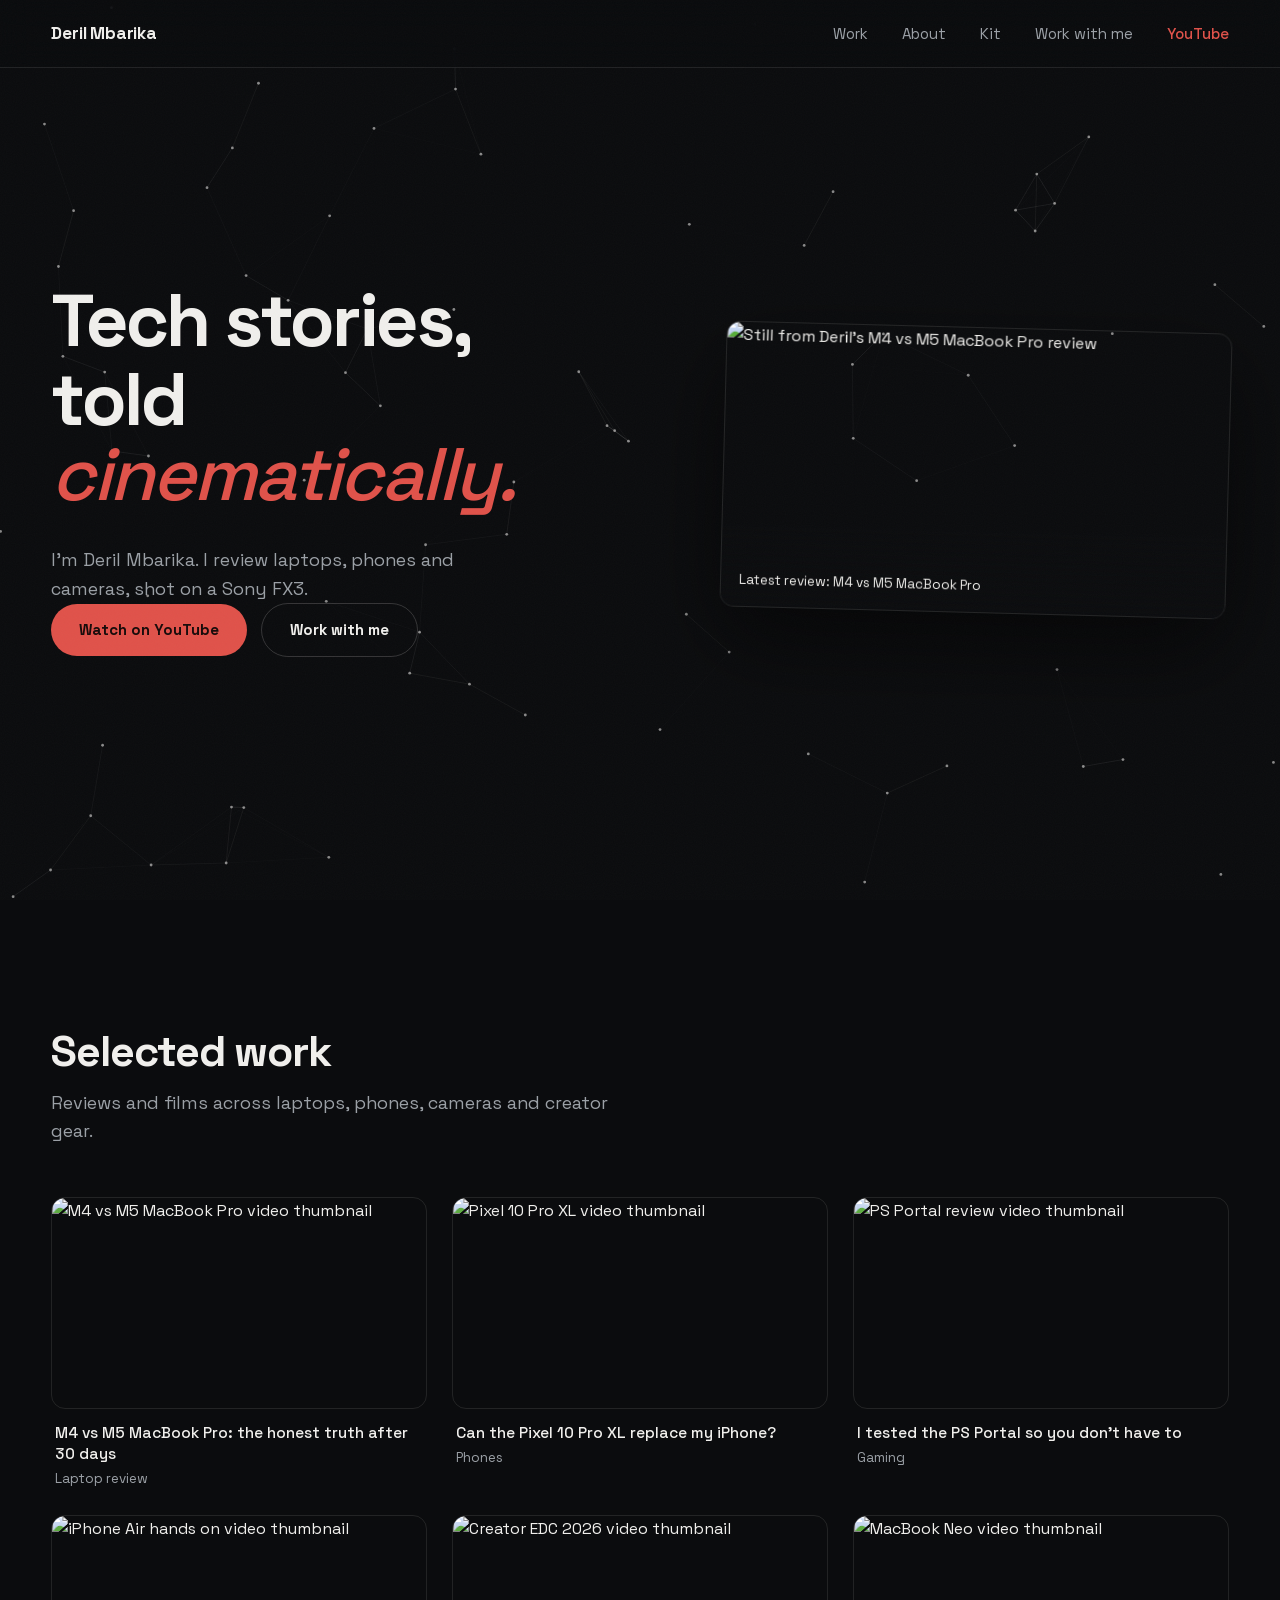
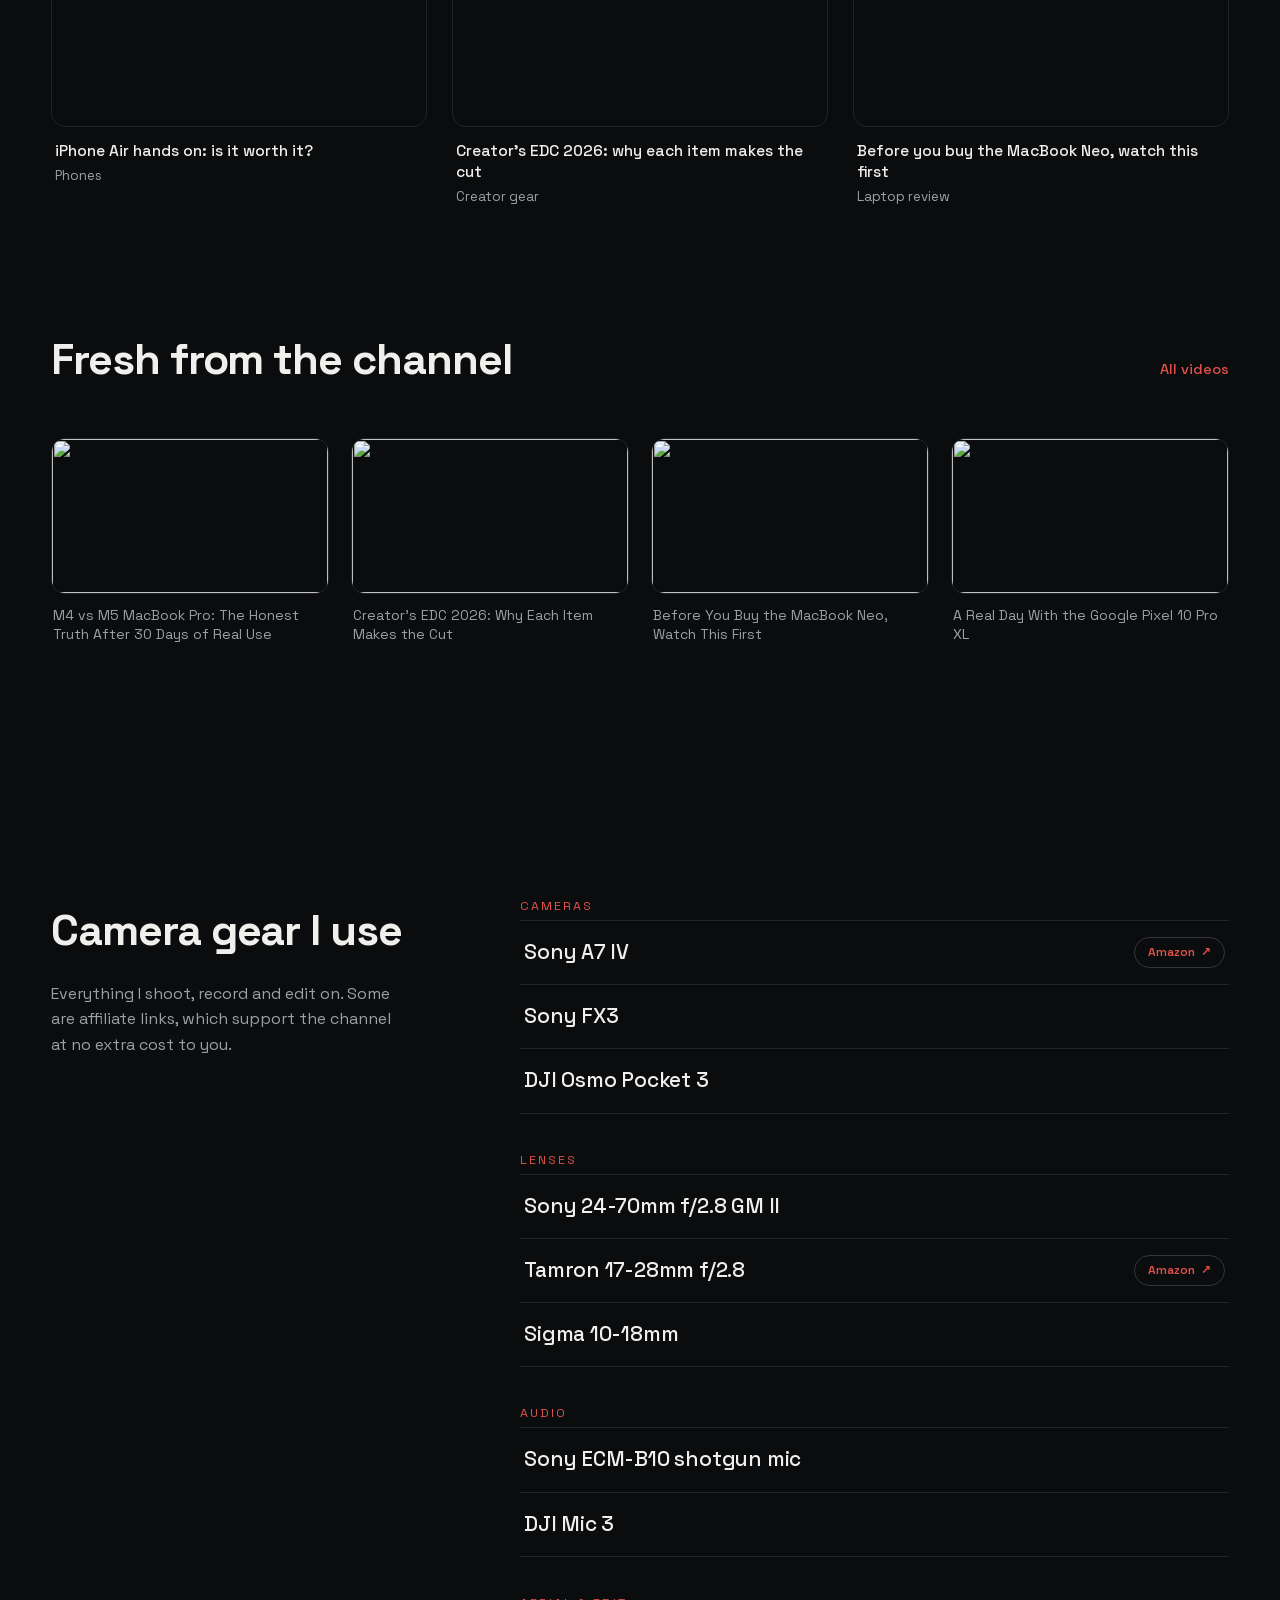
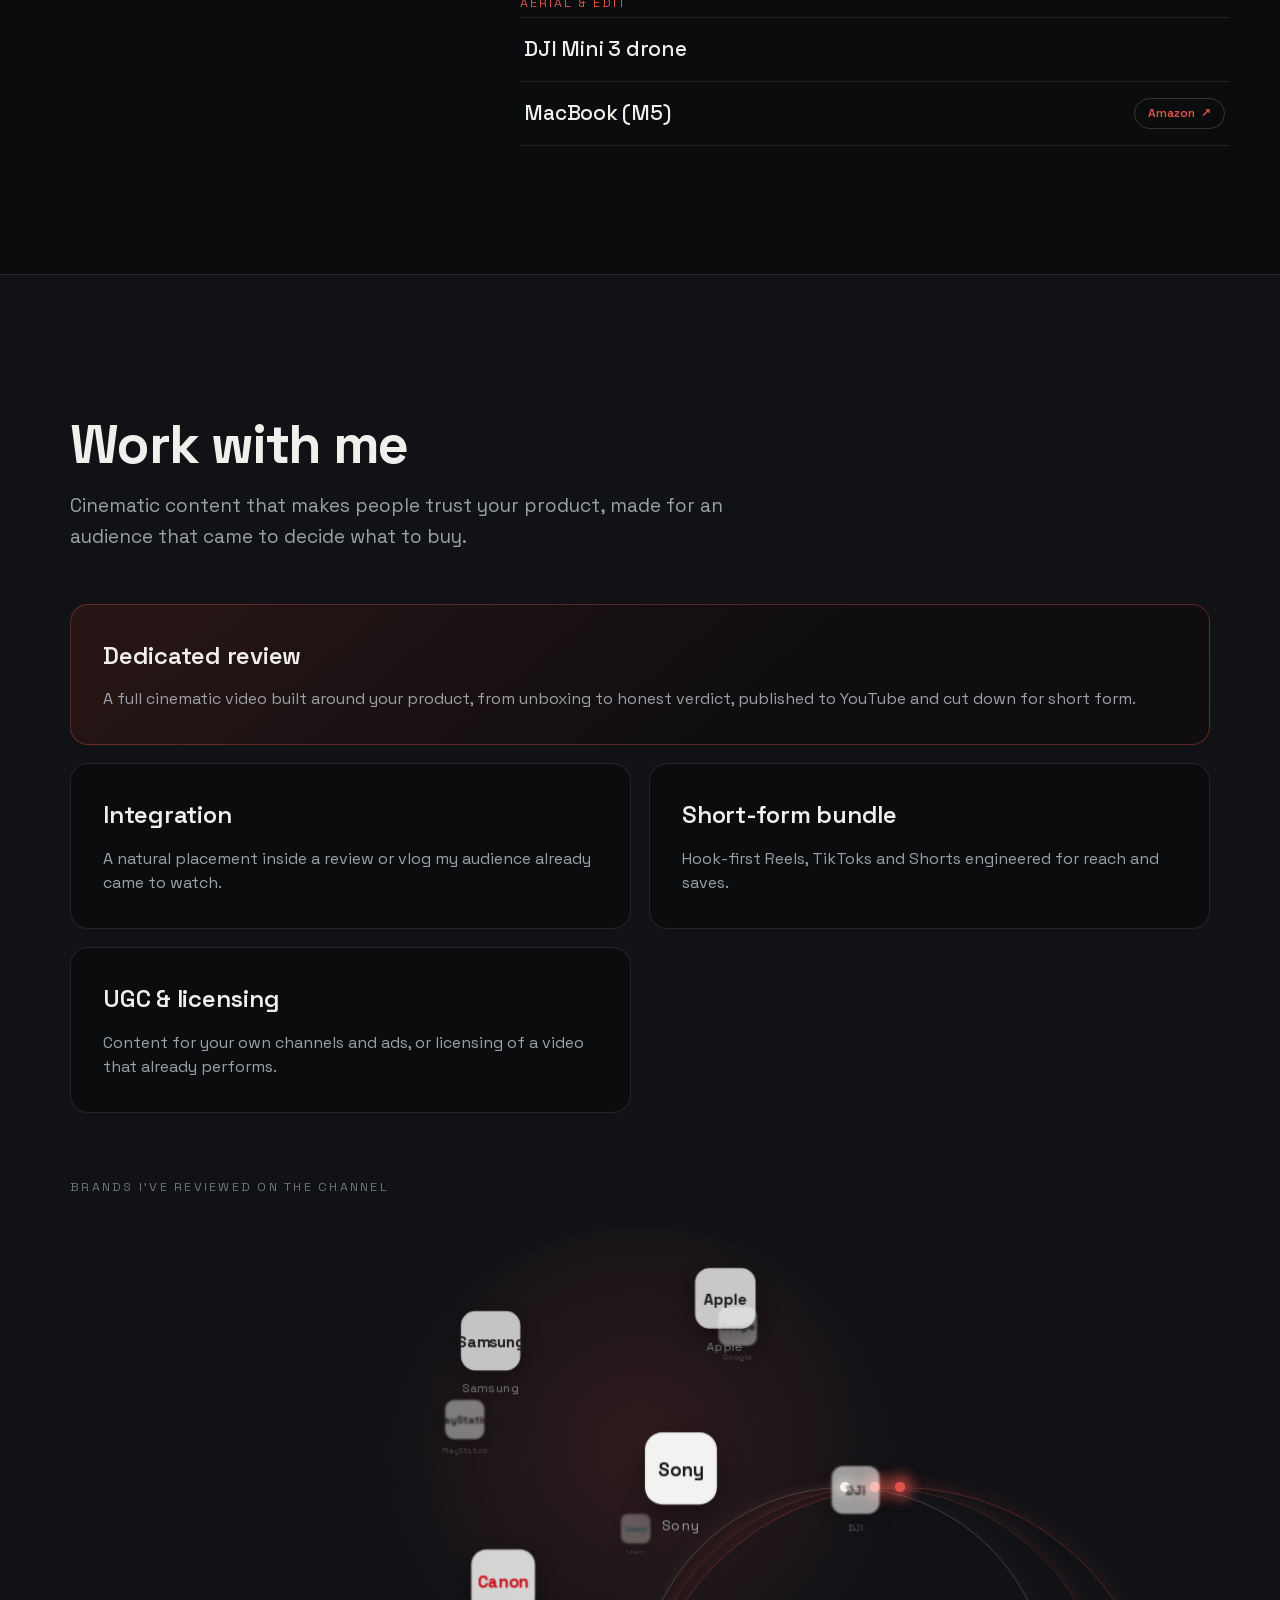
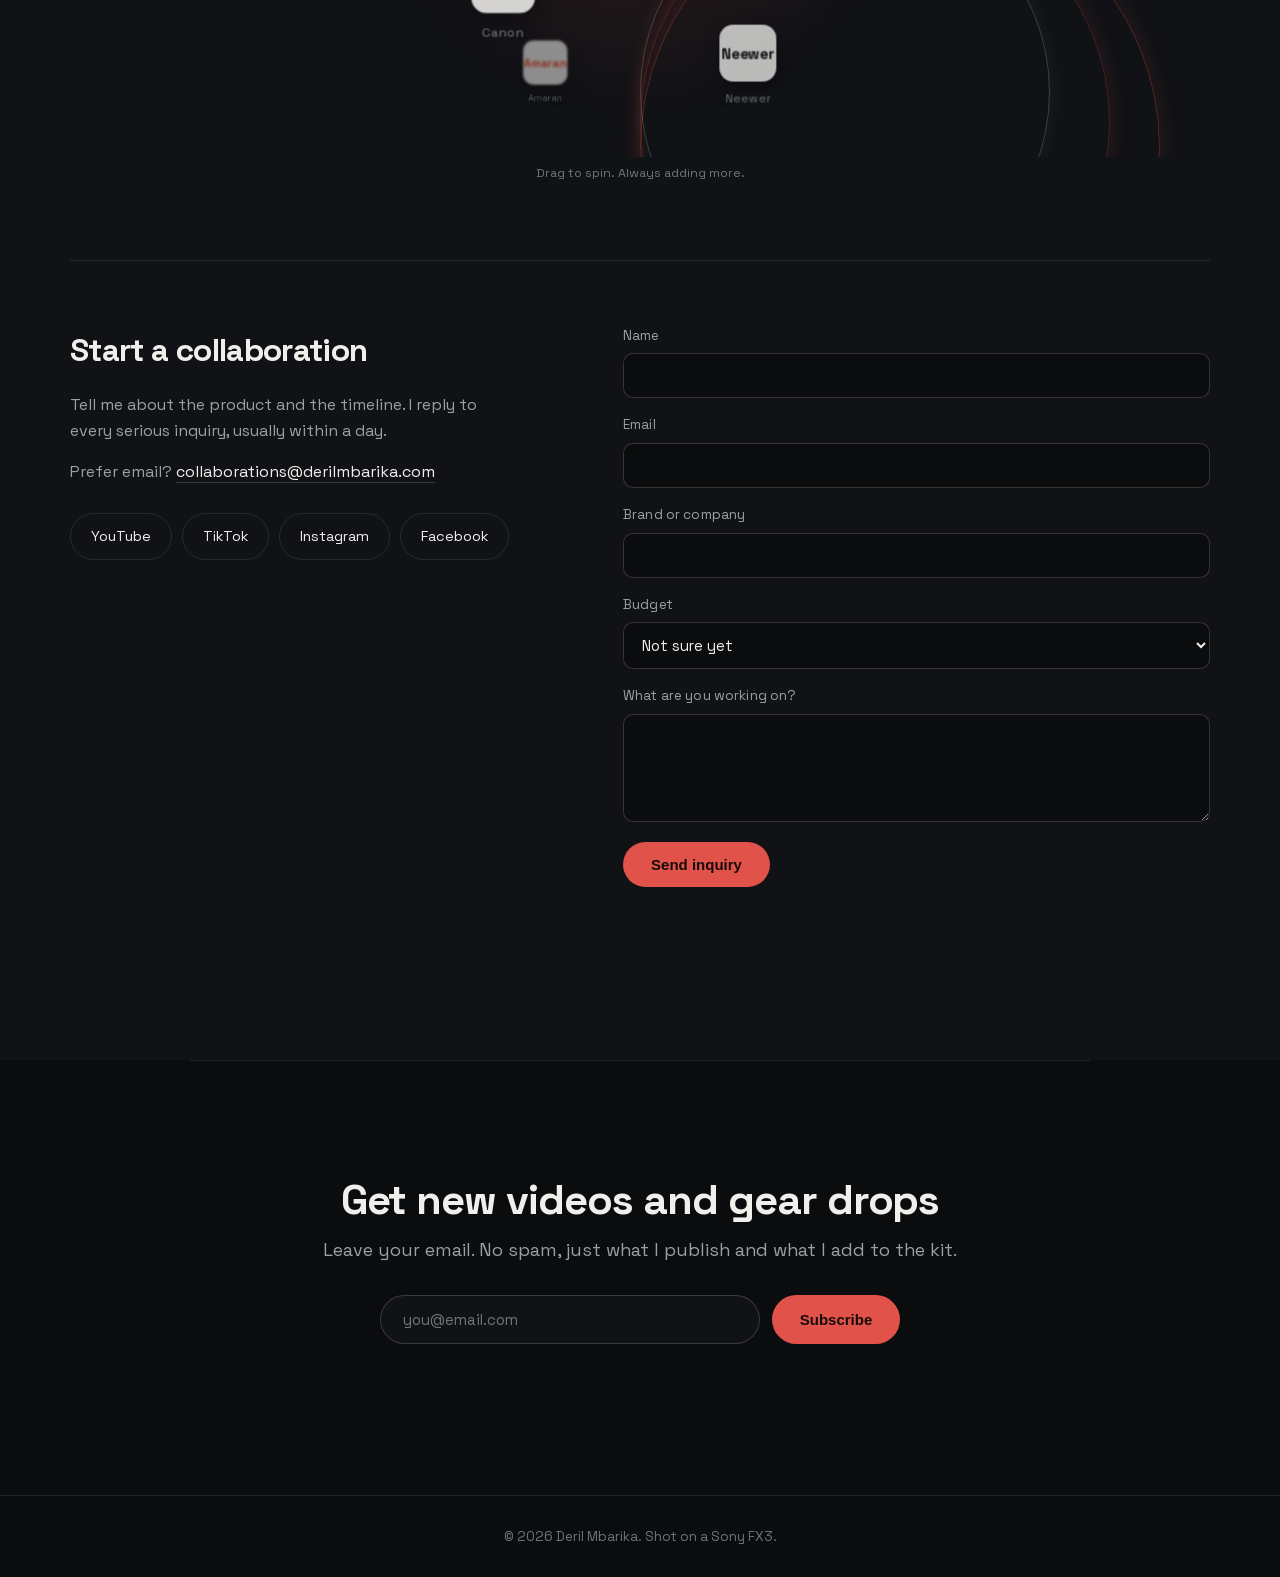
==== commit 5fd7949d: "Feature a long-form review in the hero (drop the World Cup Short) - Hero + OG/Twitter/preload images" ====
--- a/index.html
+++ b/index.html
@@ -16,7 +16,7 @@
 <meta property="og:title" content="Deril Mbarika | Cinematic Tech Creator">
 <meta property="og:description" content="Honest, cinematic reviews of laptops, phones and cameras. Shot on a Sony FX3. Open to brand work.">
 <meta property="og:url" content="https://derilmbarika.com/">
-<meta property="og:image" content="https://i.ytimg.com/vi/MdTr5df4xOM/maxresdefault.jpg">
+<meta property="og:image" content="https://i.ytimg.com/vi/B7WMth6FIqQ/maxresdefault.jpg">
 <meta property="og:image:width" content="1280">
 <meta property="og:image:height" content="720">
 <meta property="og:image:alt" content="Deril Mbarika filming on location">
@@ -24,7 +24,7 @@
 <meta name="twitter:card" content="summary_large_image">
 <meta name="twitter:title" content="Deril Mbarika | Cinematic Tech Creator">
 <meta name="twitter:description" content="Honest, cinematic reviews of laptops, phones and cameras. Shot on a Sony FX3.">
-<meta name="twitter:image" content="https://i.ytimg.com/vi/MdTr5df4xOM/maxresdefault.jpg">
+<meta name="twitter:image" content="https://i.ytimg.com/vi/B7WMth6FIqQ/maxresdefault.jpg">
 
 <link rel="icon" href="data:image/svg+xml,%3Csvg xmlns='http://www.w3.org/2000/svg' viewBox='0 0 64 64'%3E%3Crect width='64' height='64' rx='14' fill='%230b0c0e'/%3E%3Ctext x='32' y='44' font-family='Arial,sans-serif' font-size='36' font-weight='700' fill='%23f0efec' text-anchor='middle'%3ED%3C/text%3E%3Ccircle cx='50' cy='16' r='6' fill='%23e0524a'/%3E%3C/svg%3E">
 <link rel="apple-touch-icon" href="data:image/svg+xml,%3Csvg xmlns='http://www.w3.org/2000/svg' viewBox='0 0 64 64'%3E%3Crect width='64' height='64' rx='14' fill='%230b0c0e'/%3E%3Ctext x='32' y='44' font-family='Arial,sans-serif' font-size='36' font-weight='700' fill='%23f0efec' text-anchor='middle'%3ED%3C/text%3E%3C/svg%3E">
@@ -33,7 +33,7 @@
 <link rel="preconnect" href="https://cdn.jsdelivr.net" crossorigin>
 <link rel="dns-prefetch" href="https://cdn.simpleicons.org">
 <link rel="preload" href="assets/fonts/space-grotesk-var-latin.woff2" as="font" type="font/woff2" crossorigin>
-<link rel="preload" as="image" href="https://i.ytimg.com/vi/MdTr5df4xOM/maxresdefault.jpg">
+<link rel="preload" as="image" href="https://i.ytimg.com/vi/B7WMth6FIqQ/maxresdefault.jpg">
 <link rel="stylesheet" href="assets/css/style.css">
 
 <script type="application/ld+json">
@@ -102,9 +102,9 @@
         <a class="btn btn-ghost" href="#collab">Work with me</a>
       </div>
     </div>
-    <a class="hero-frame" href="https://www.youtube.com/watch?v=MdTr5df4xOM" target="_blank" rel="noopener" aria-label="Watch the latest film: my first time at the World Cup">
-      <img src="https://i.ytimg.com/vi/MdTr5df4xOM/maxresdefault.jpg" alt="Still from Deril's World Cup film" width="1280" height="720" fetchpriority="high">
-      <span class="hero-frame-caption">Latest film: my first time at the World Cup</span>
+    <a class="hero-frame" href="https://www.youtube.com/watch?v=B7WMth6FIqQ" target="_blank" rel="noopener" aria-label="Watch the review: M4 vs M5 MacBook Pro">
+      <img src="https://i.ytimg.com/vi/B7WMth6FIqQ/maxresdefault.jpg" alt="Still from Deril's M4 vs M5 MacBook Pro review" width="1280" height="720" fetchpriority="high">
+      <span class="hero-frame-caption">Latest review: M4 vs M5 MacBook Pro</span>
     </a>
   </section>
 
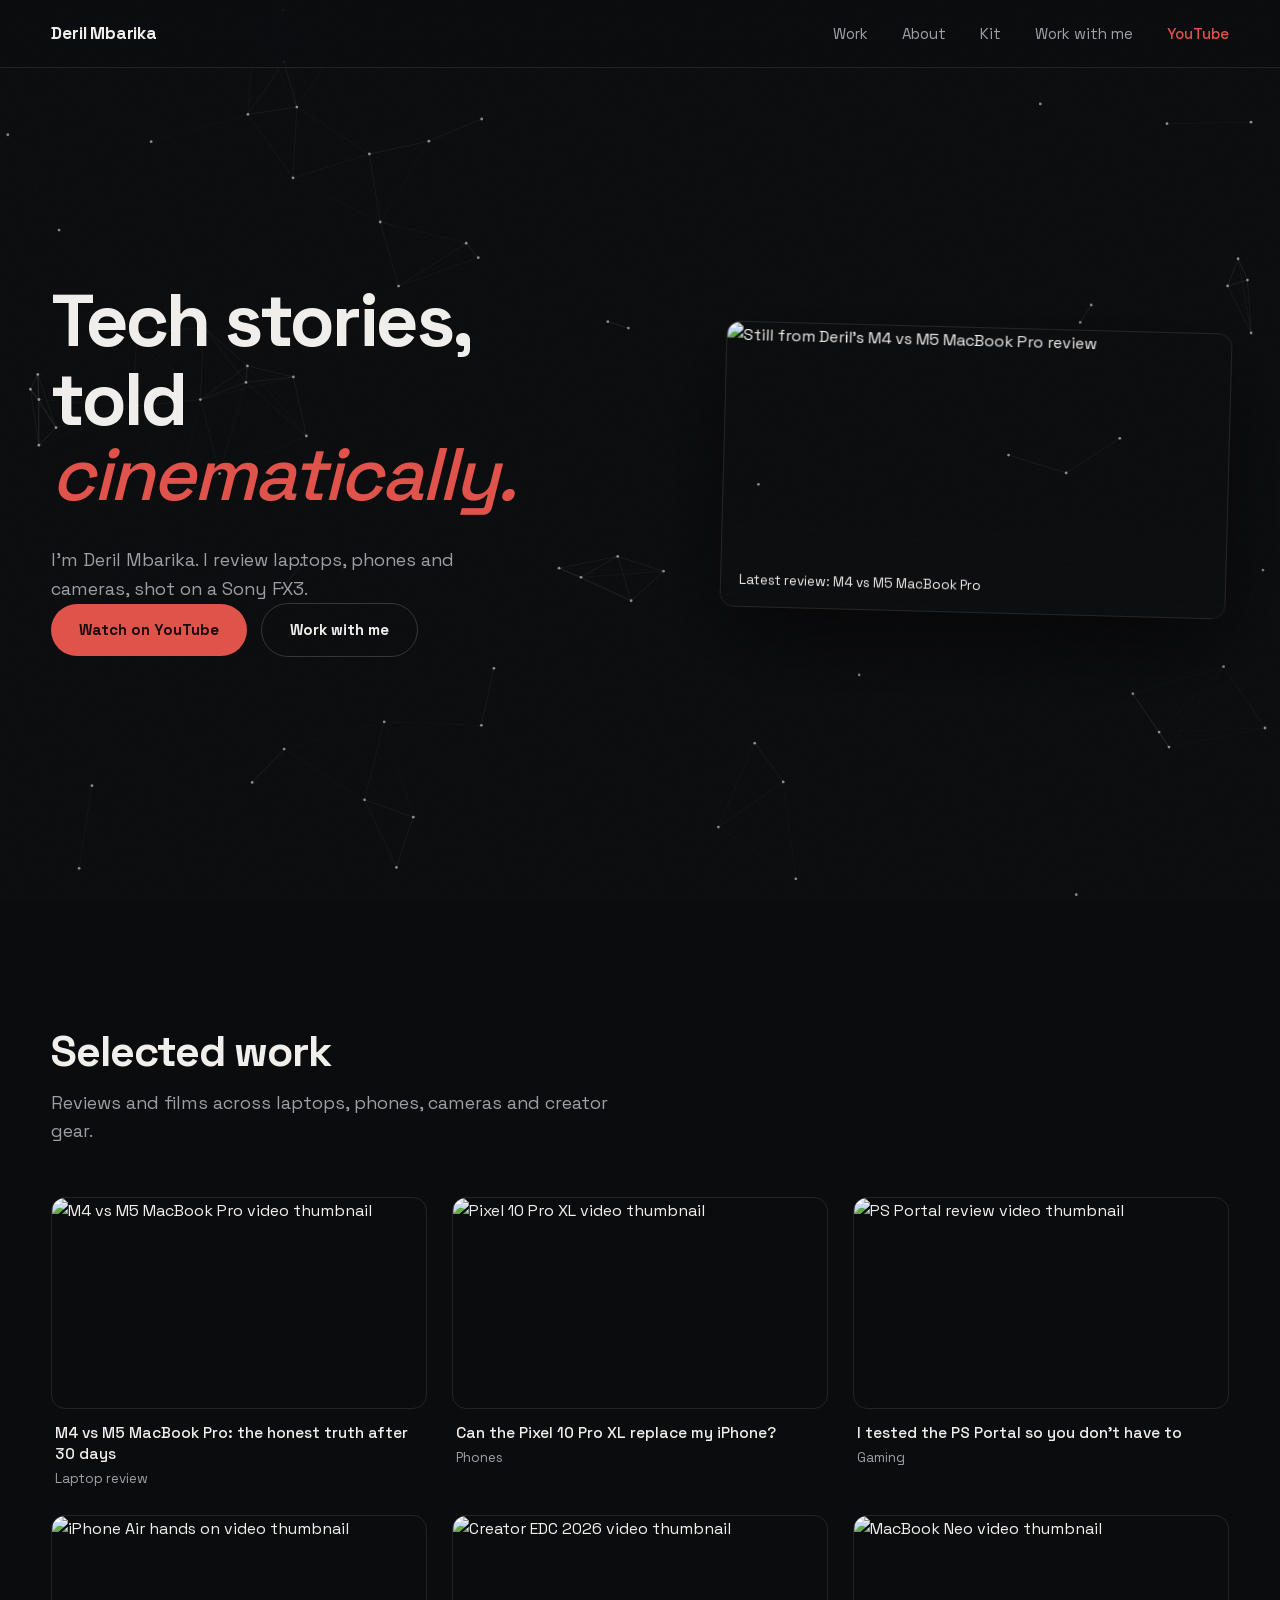
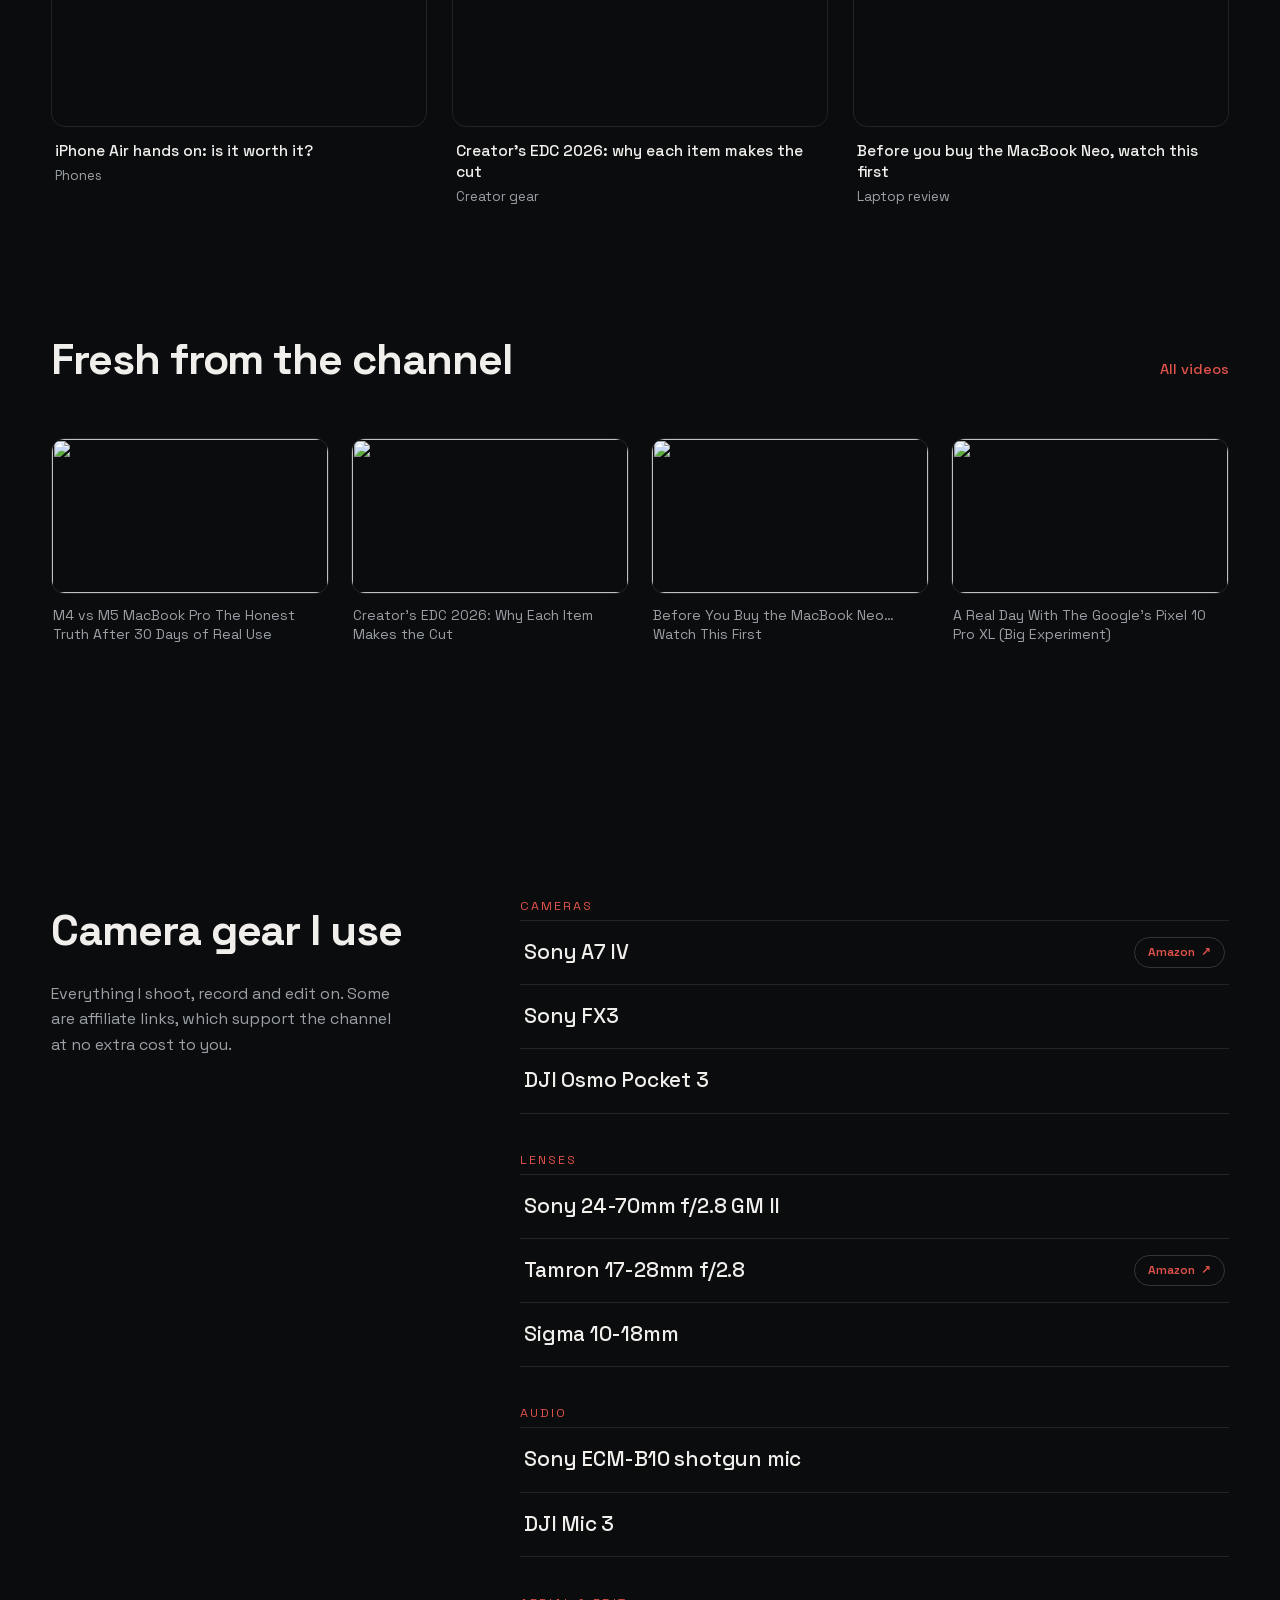
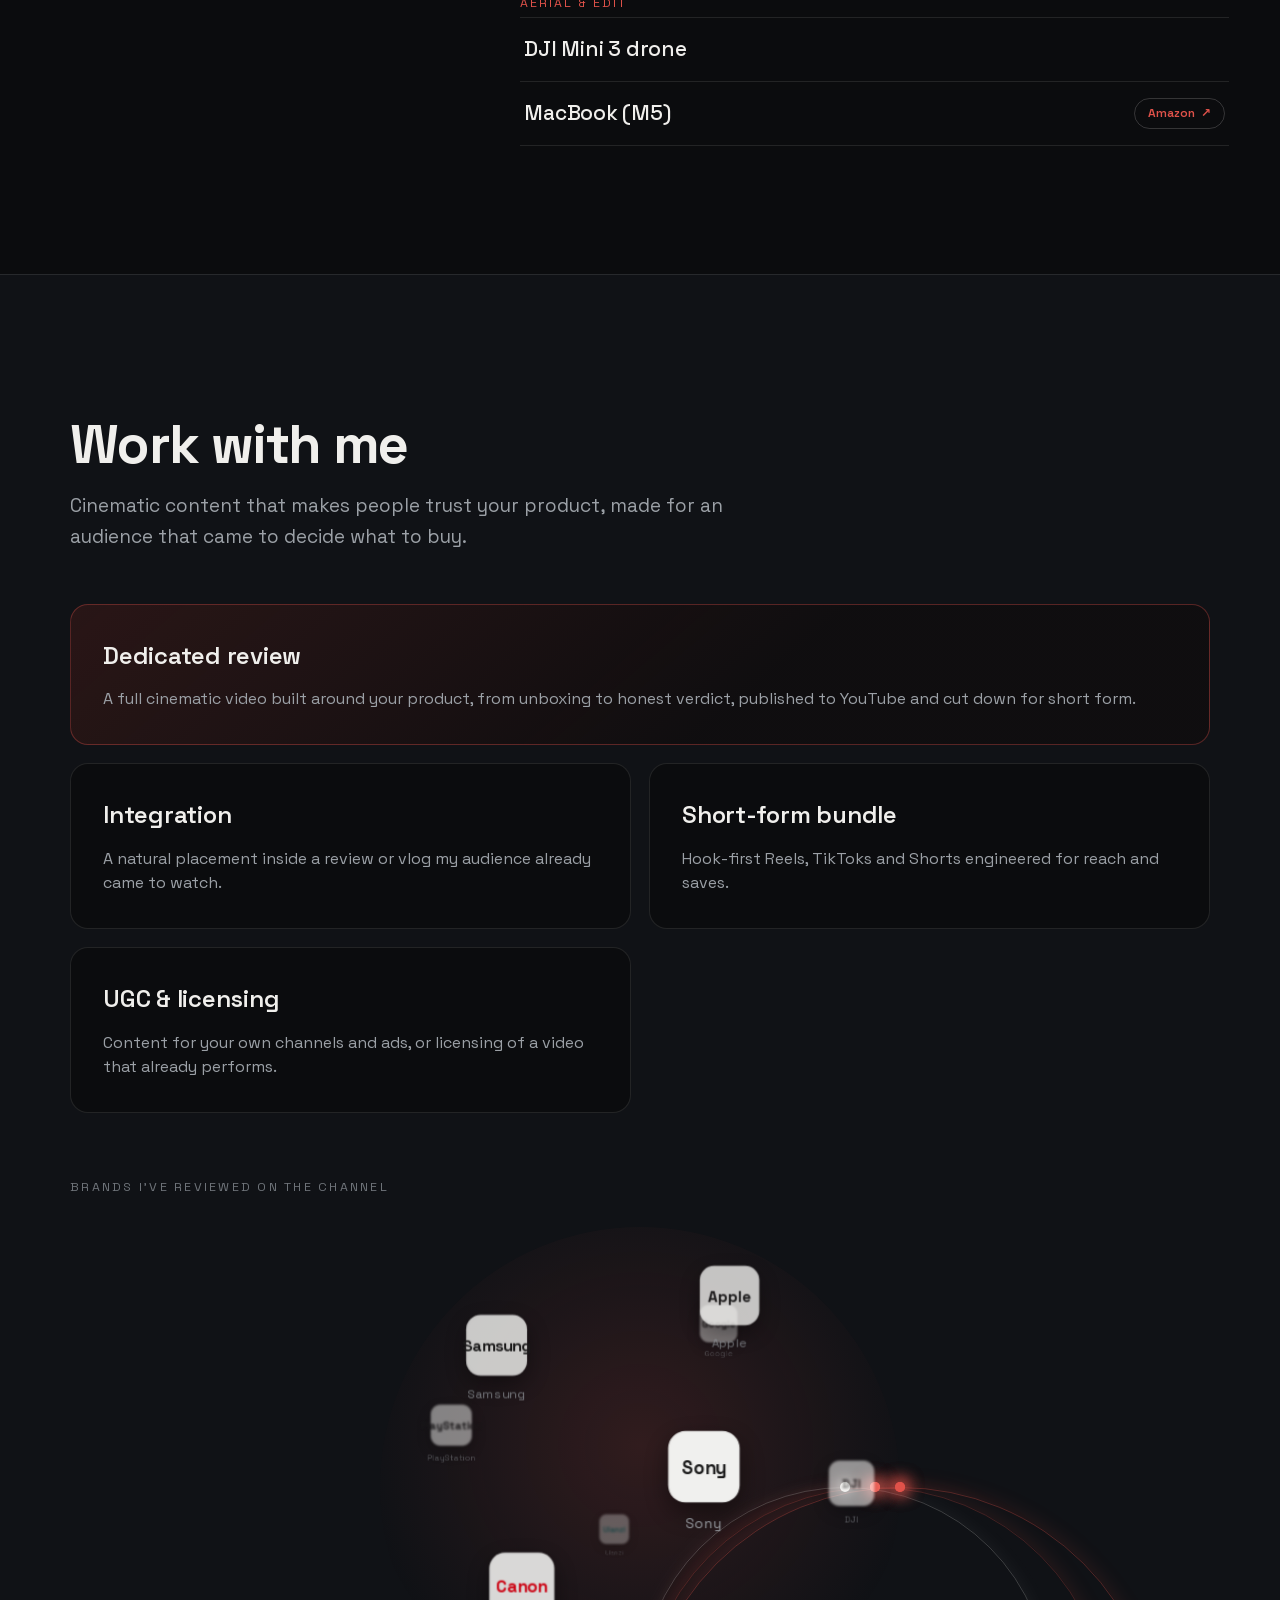
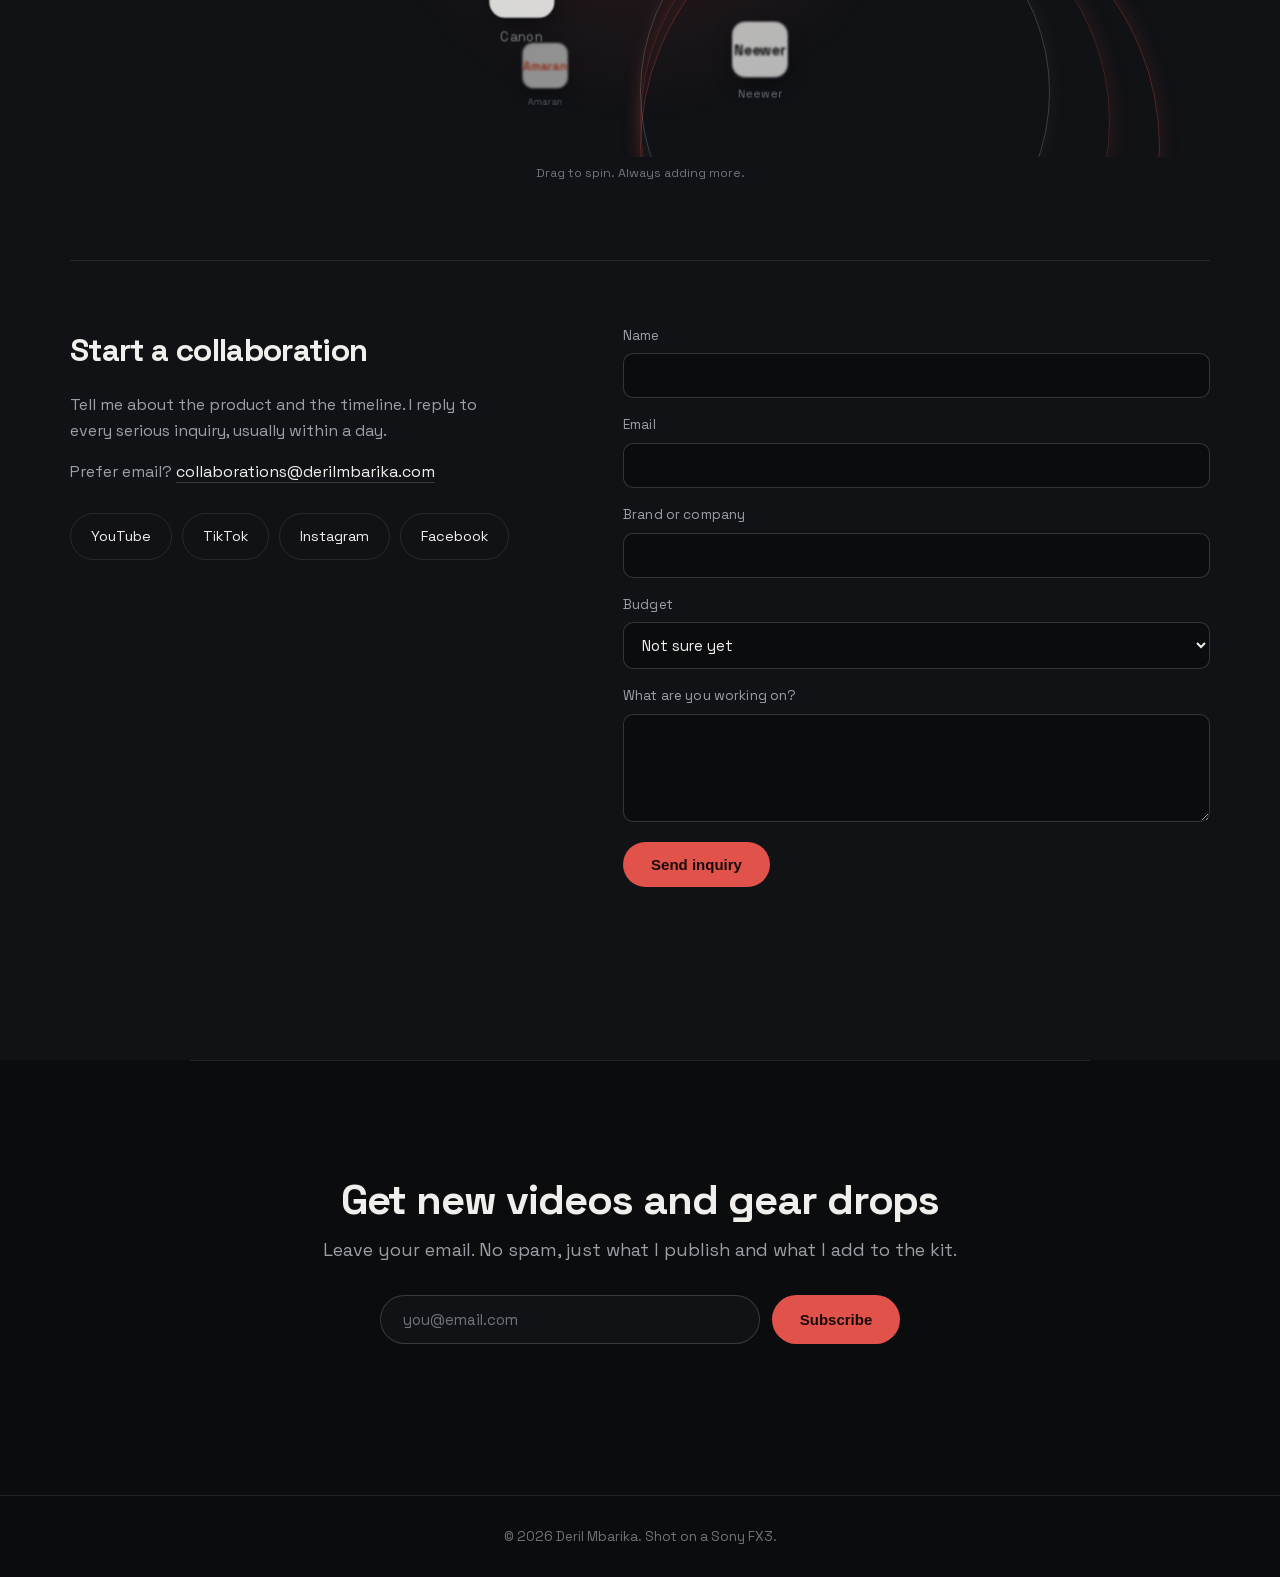
==== commit 8100d260: "Auto-sync latest YouTube videos" ====
--- a/index.html
+++ b/index.html
@@ -152,7 +152,7 @@
       <!-- LATEST:START -->
       <a class="ltile" href="https://www.youtube.com/watch?v=B7WMth6FIqQ" target="_blank" rel="noopener">
         <img loading="lazy" src="https://i.ytimg.com/vi/B7WMth6FIqQ/mqdefault.jpg" alt="" width="320" height="180">
-        <span class="ltile-title">M4 vs M5 MacBook Pro: The Honest Truth After 30 Days of Real Use</span>
+        <span class="ltile-title">M4 vs M5 MacBook Pro  The Honest Truth After 30 Days of Real Use</span>
       </a>
       <a class="ltile" href="https://www.youtube.com/watch?v=HAh8m5uvo-I" target="_blank" rel="noopener">
         <img loading="lazy" src="https://i.ytimg.com/vi/HAh8m5uvo-I/mqdefault.jpg" alt="" width="320" height="180">
@@ -160,11 +160,11 @@
       </a>
       <a class="ltile" href="https://www.youtube.com/watch?v=PQYet90tQS0" target="_blank" rel="noopener">
         <img loading="lazy" src="https://i.ytimg.com/vi/PQYet90tQS0/mqdefault.jpg" alt="" width="320" height="180">
-        <span class="ltile-title">Before You Buy the MacBook Neo, Watch This First</span>
+        <span class="ltile-title">Before You Buy the MacBook Neo… Watch This First</span>
       </a>
       <a class="ltile" href="https://www.youtube.com/watch?v=7eF5ss5NVtE" target="_blank" rel="noopener">
         <img loading="lazy" src="https://i.ytimg.com/vi/7eF5ss5NVtE/mqdefault.jpg" alt="" width="320" height="180">
-        <span class="ltile-title">A Real Day With the Google Pixel 10 Pro XL</span>
+        <span class="ltile-title">A Real Day With The Google’s Pixel 10 Pro XL (Big Experiment)</span>
       </a>
       <!-- LATEST:END -->
     </div>
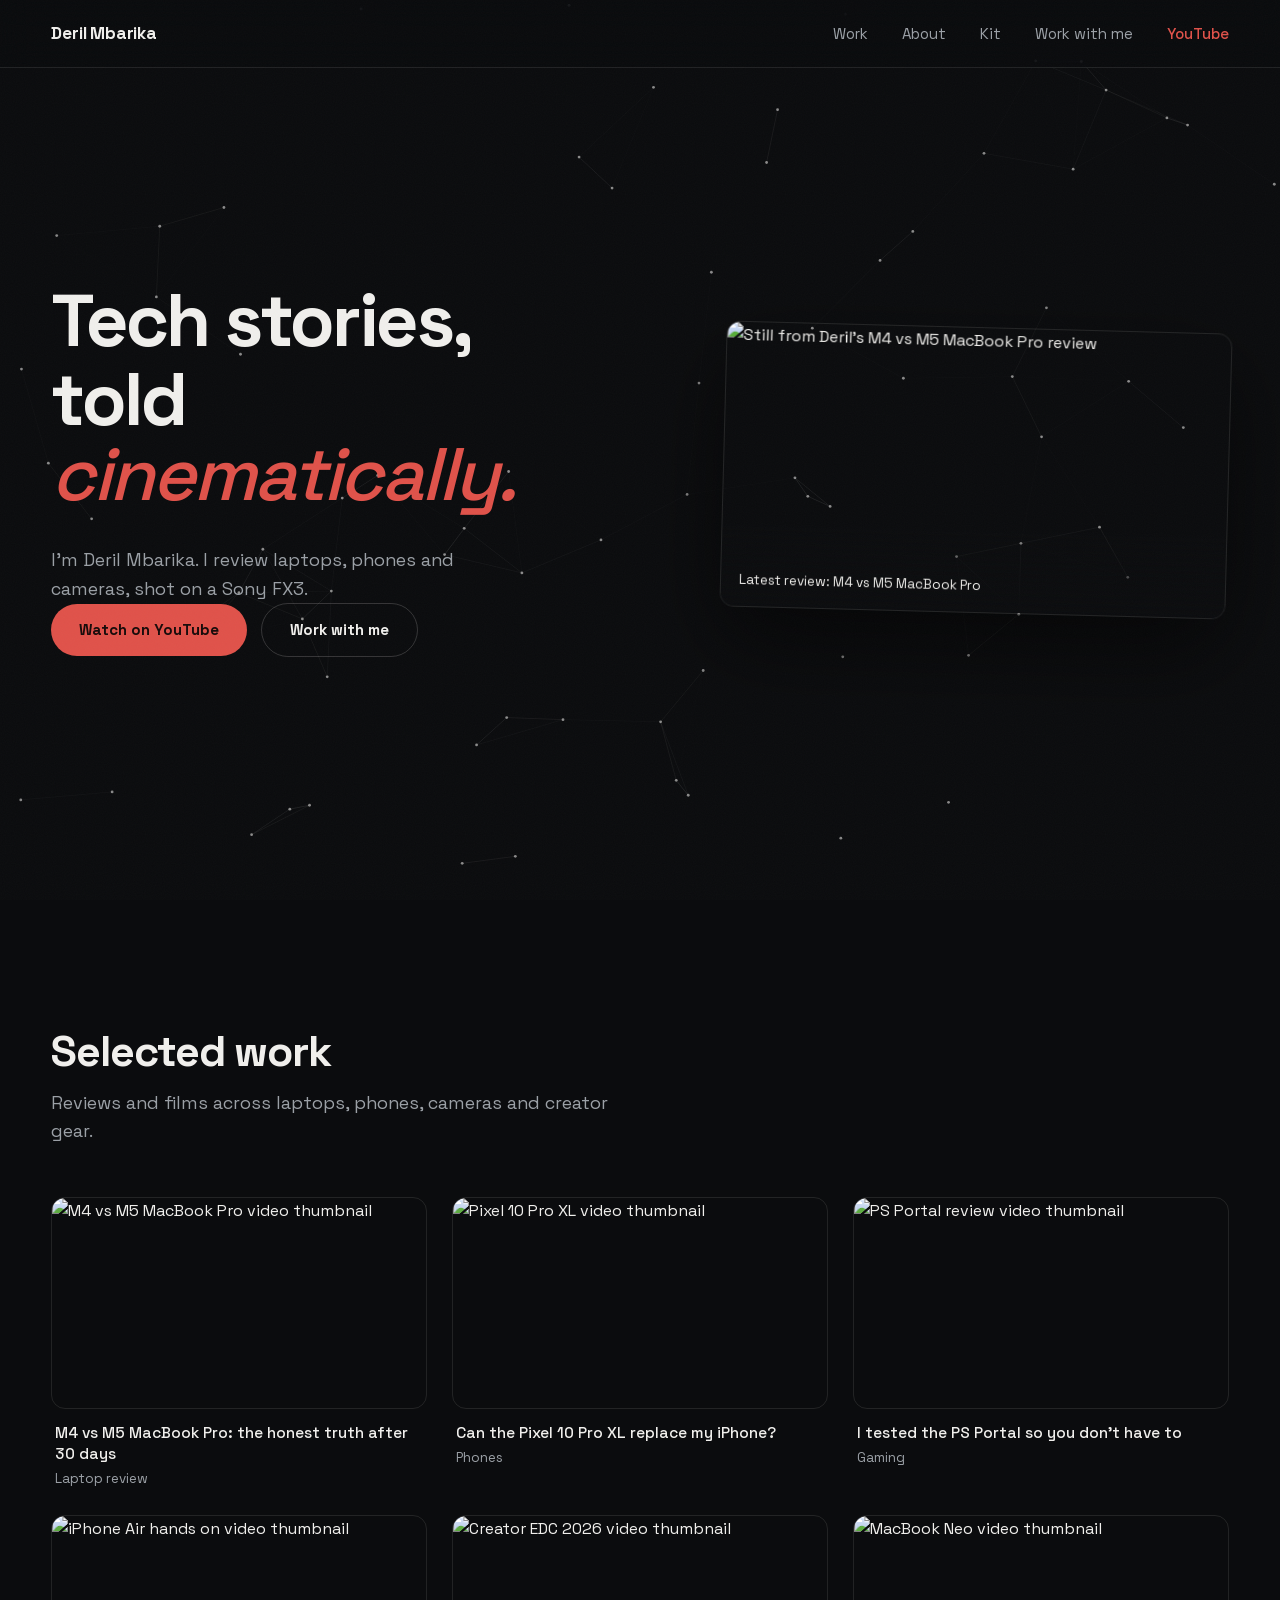
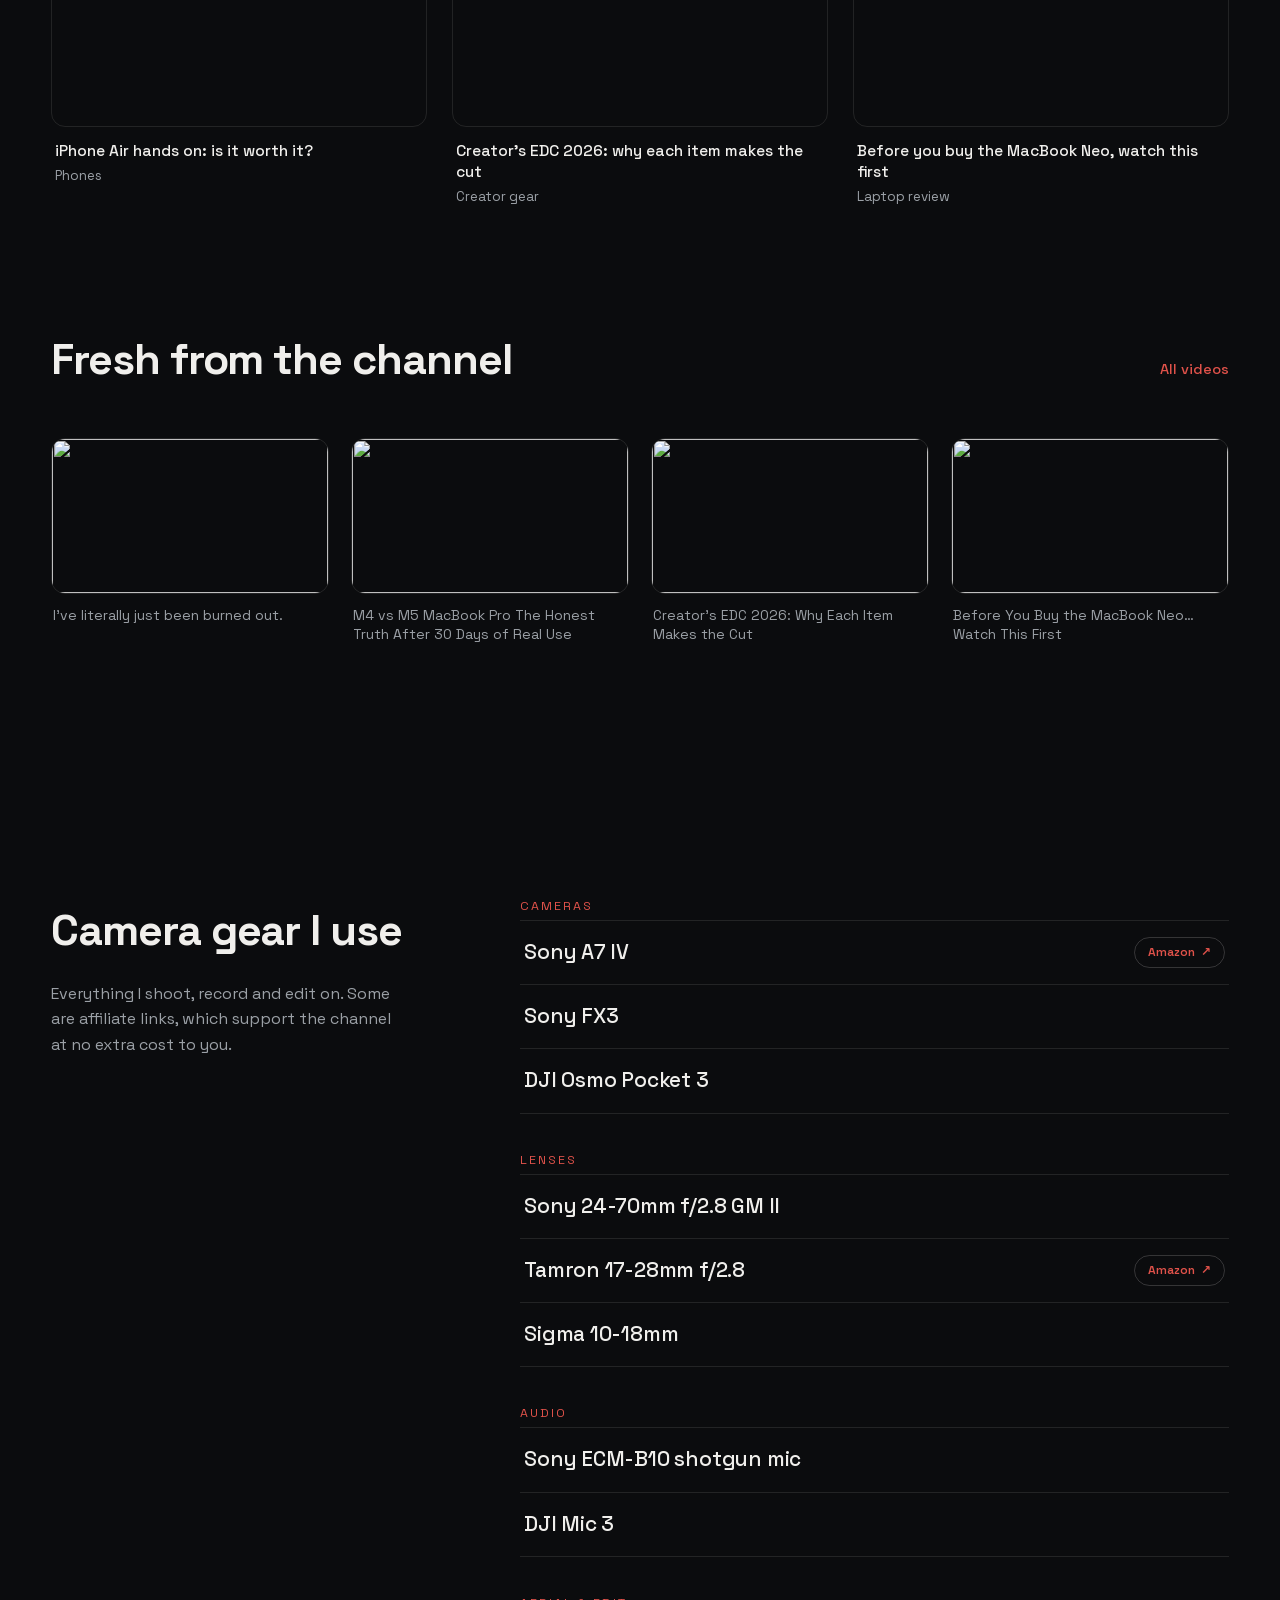
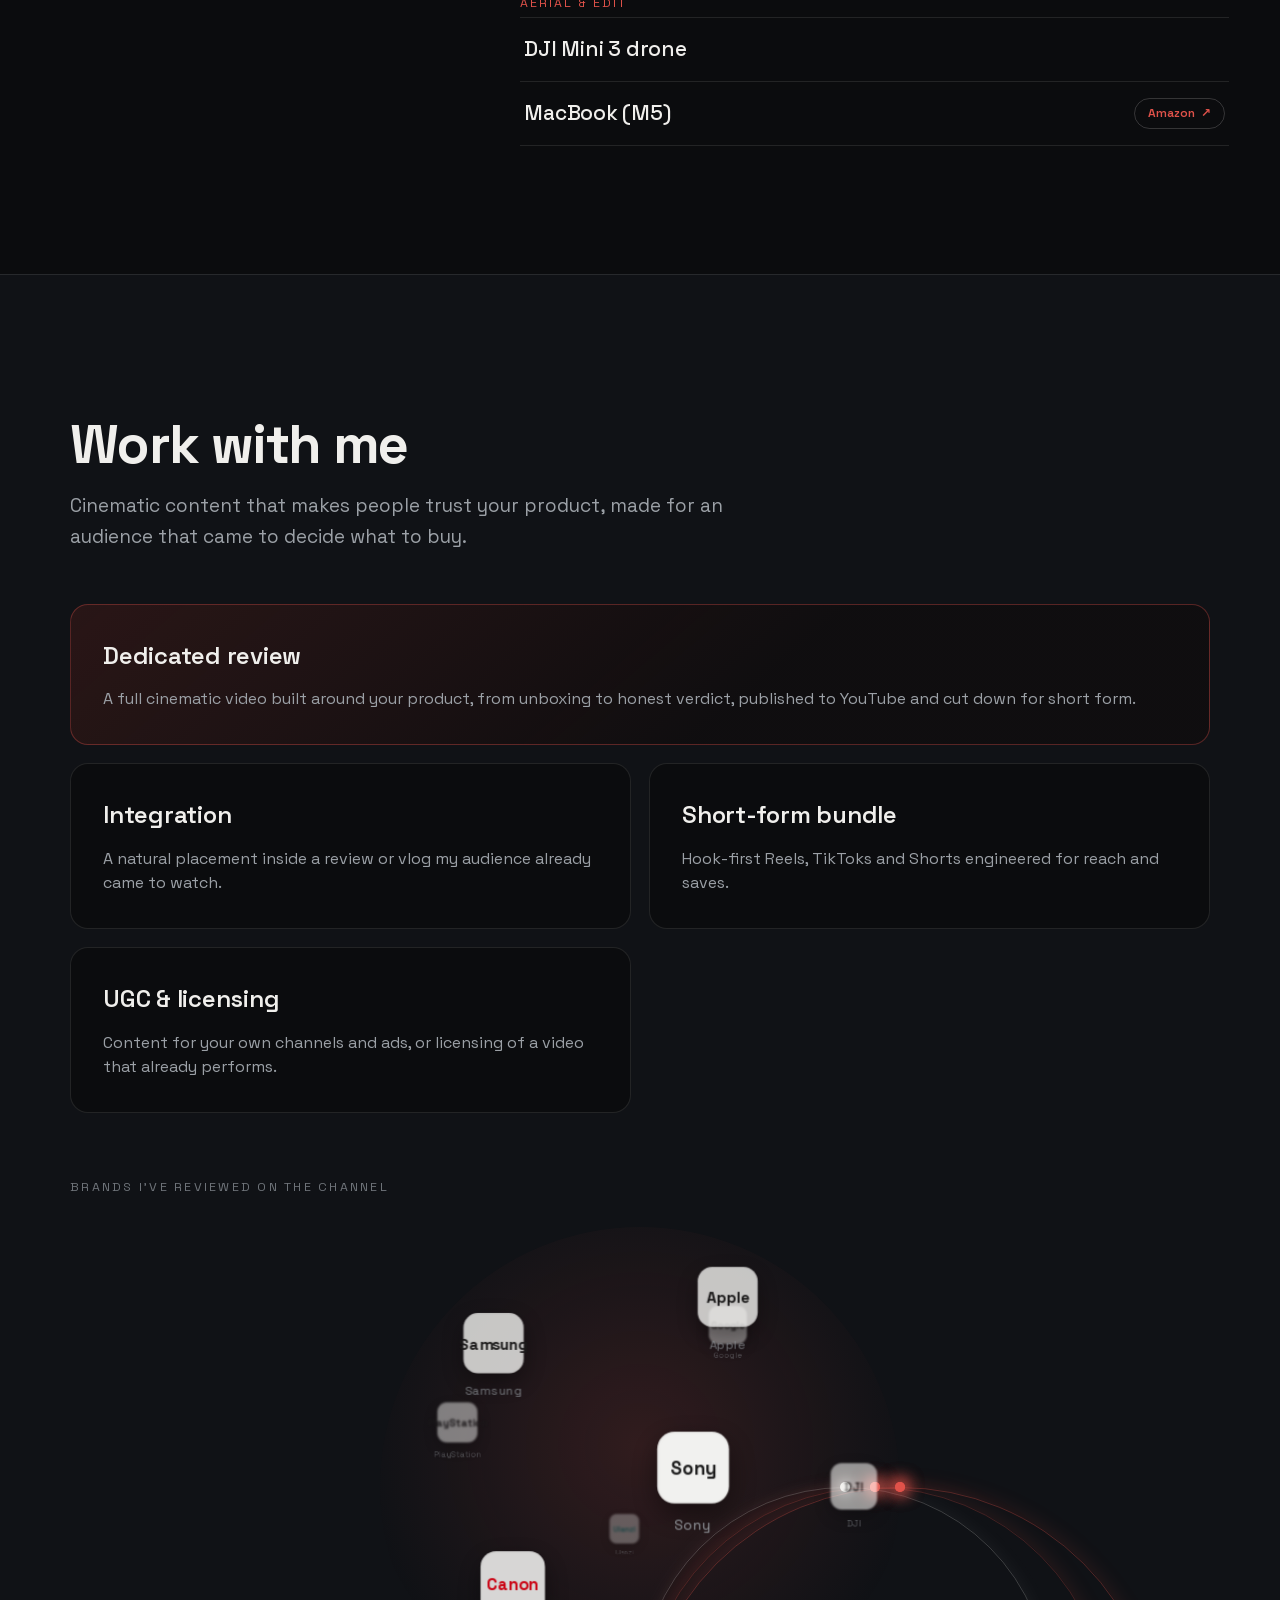
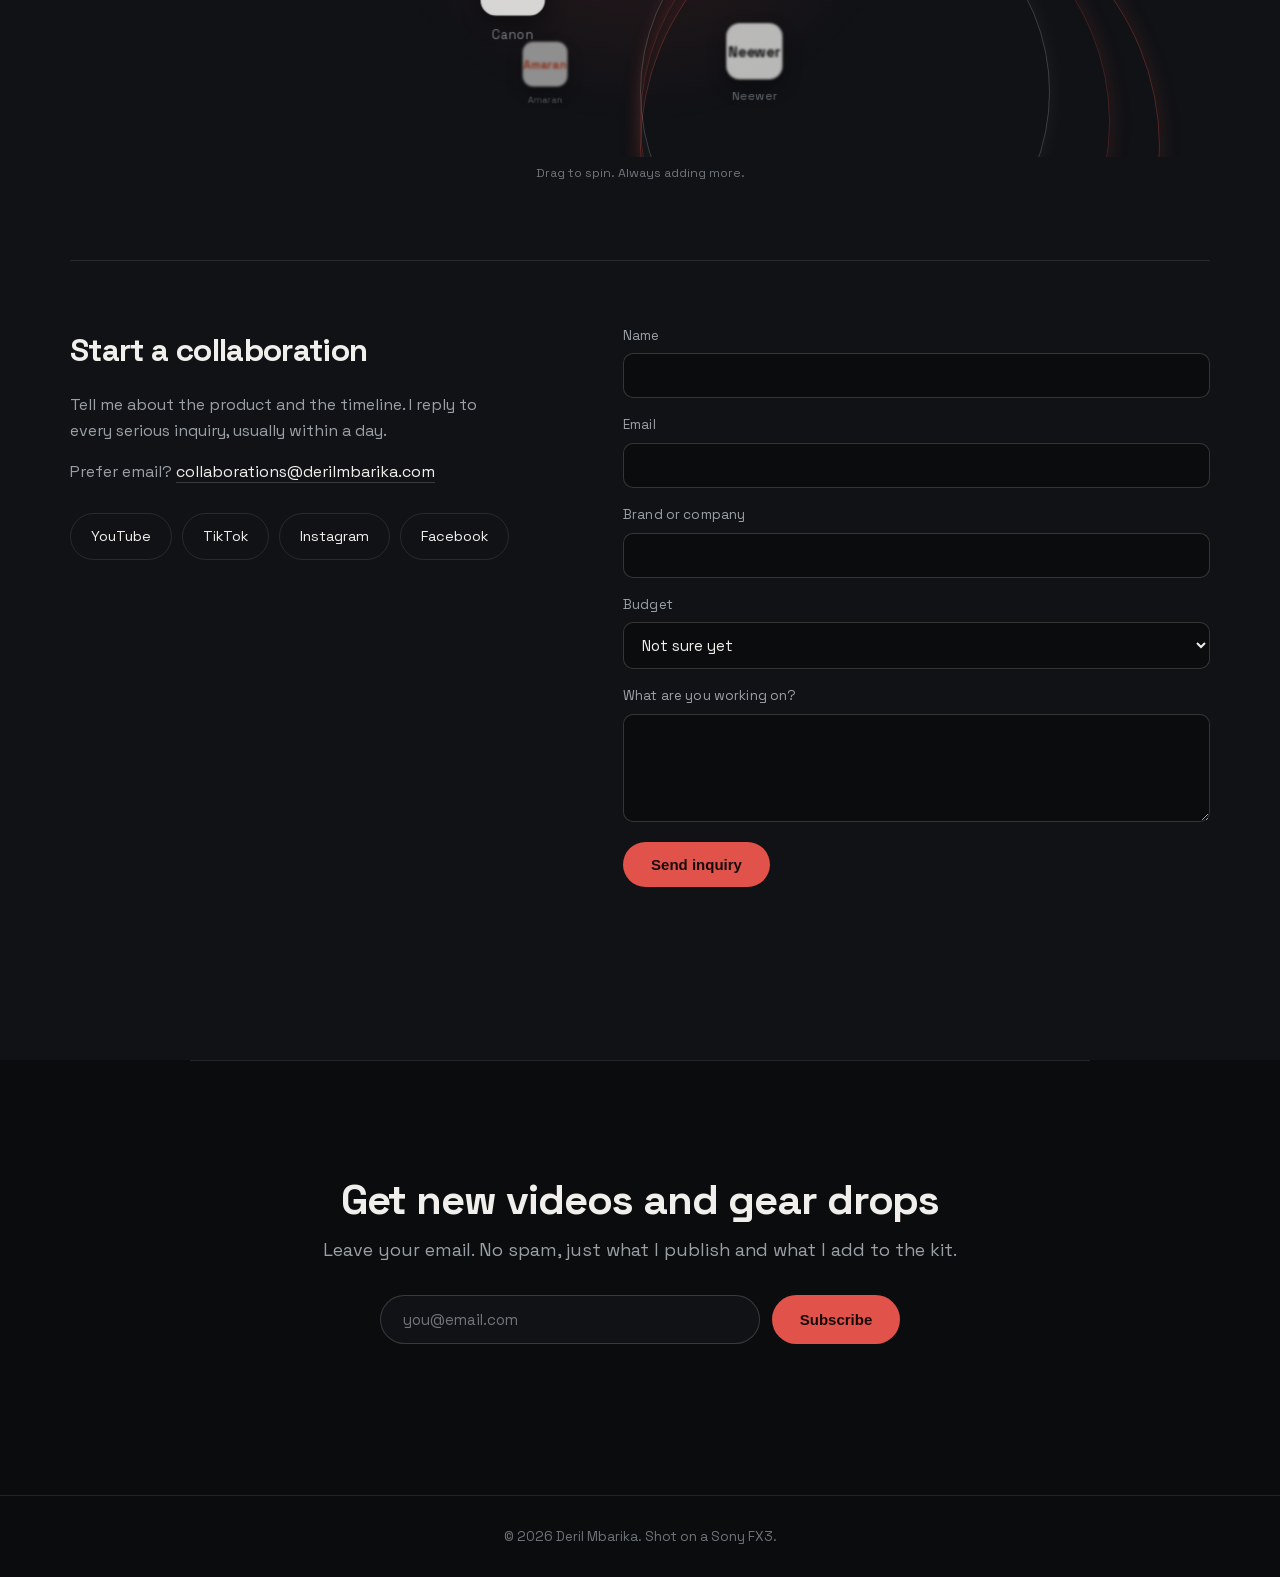
==== commit 32a6ddcf: "Auto-sync latest YouTube videos" ====
--- a/index.html
+++ b/index.html
@@ -150,6 +150,10 @@
          Do not hand-edit between the markers; run scripts/sync-videos.mjs instead. -->
     <div class="latest-rail">
       <!-- LATEST:START -->
+      <a class="ltile" href="https://www.youtube.com/watch?v=cvVEPwGWpOk" target="_blank" rel="noopener">
+        <img loading="lazy" src="https://i.ytimg.com/vi/cvVEPwGWpOk/mqdefault.jpg" alt="" width="320" height="180">
+        <span class="ltile-title">I've literally just been burned out.</span>
+      </a>
       <a class="ltile" href="https://www.youtube.com/watch?v=B7WMth6FIqQ" target="_blank" rel="noopener">
         <img loading="lazy" src="https://i.ytimg.com/vi/B7WMth6FIqQ/mqdefault.jpg" alt="" width="320" height="180">
         <span class="ltile-title">M4 vs M5 MacBook Pro  The Honest Truth After 30 Days of Real Use</span>
@@ -161,10 +165,6 @@
       <a class="ltile" href="https://www.youtube.com/watch?v=PQYet90tQS0" target="_blank" rel="noopener">
         <img loading="lazy" src="https://i.ytimg.com/vi/PQYet90tQS0/mqdefault.jpg" alt="" width="320" height="180">
         <span class="ltile-title">Before You Buy the MacBook Neo… Watch This First</span>
-      </a>
-      <a class="ltile" href="https://www.youtube.com/watch?v=7eF5ss5NVtE" target="_blank" rel="noopener">
-        <img loading="lazy" src="https://i.ytimg.com/vi/7eF5ss5NVtE/mqdefault.jpg" alt="" width="320" height="180">
-        <span class="ltile-title">A Real Day With The Google’s Pixel 10 Pro XL (Big Experiment)</span>
       </a>
       <!-- LATEST:END -->
     </div>
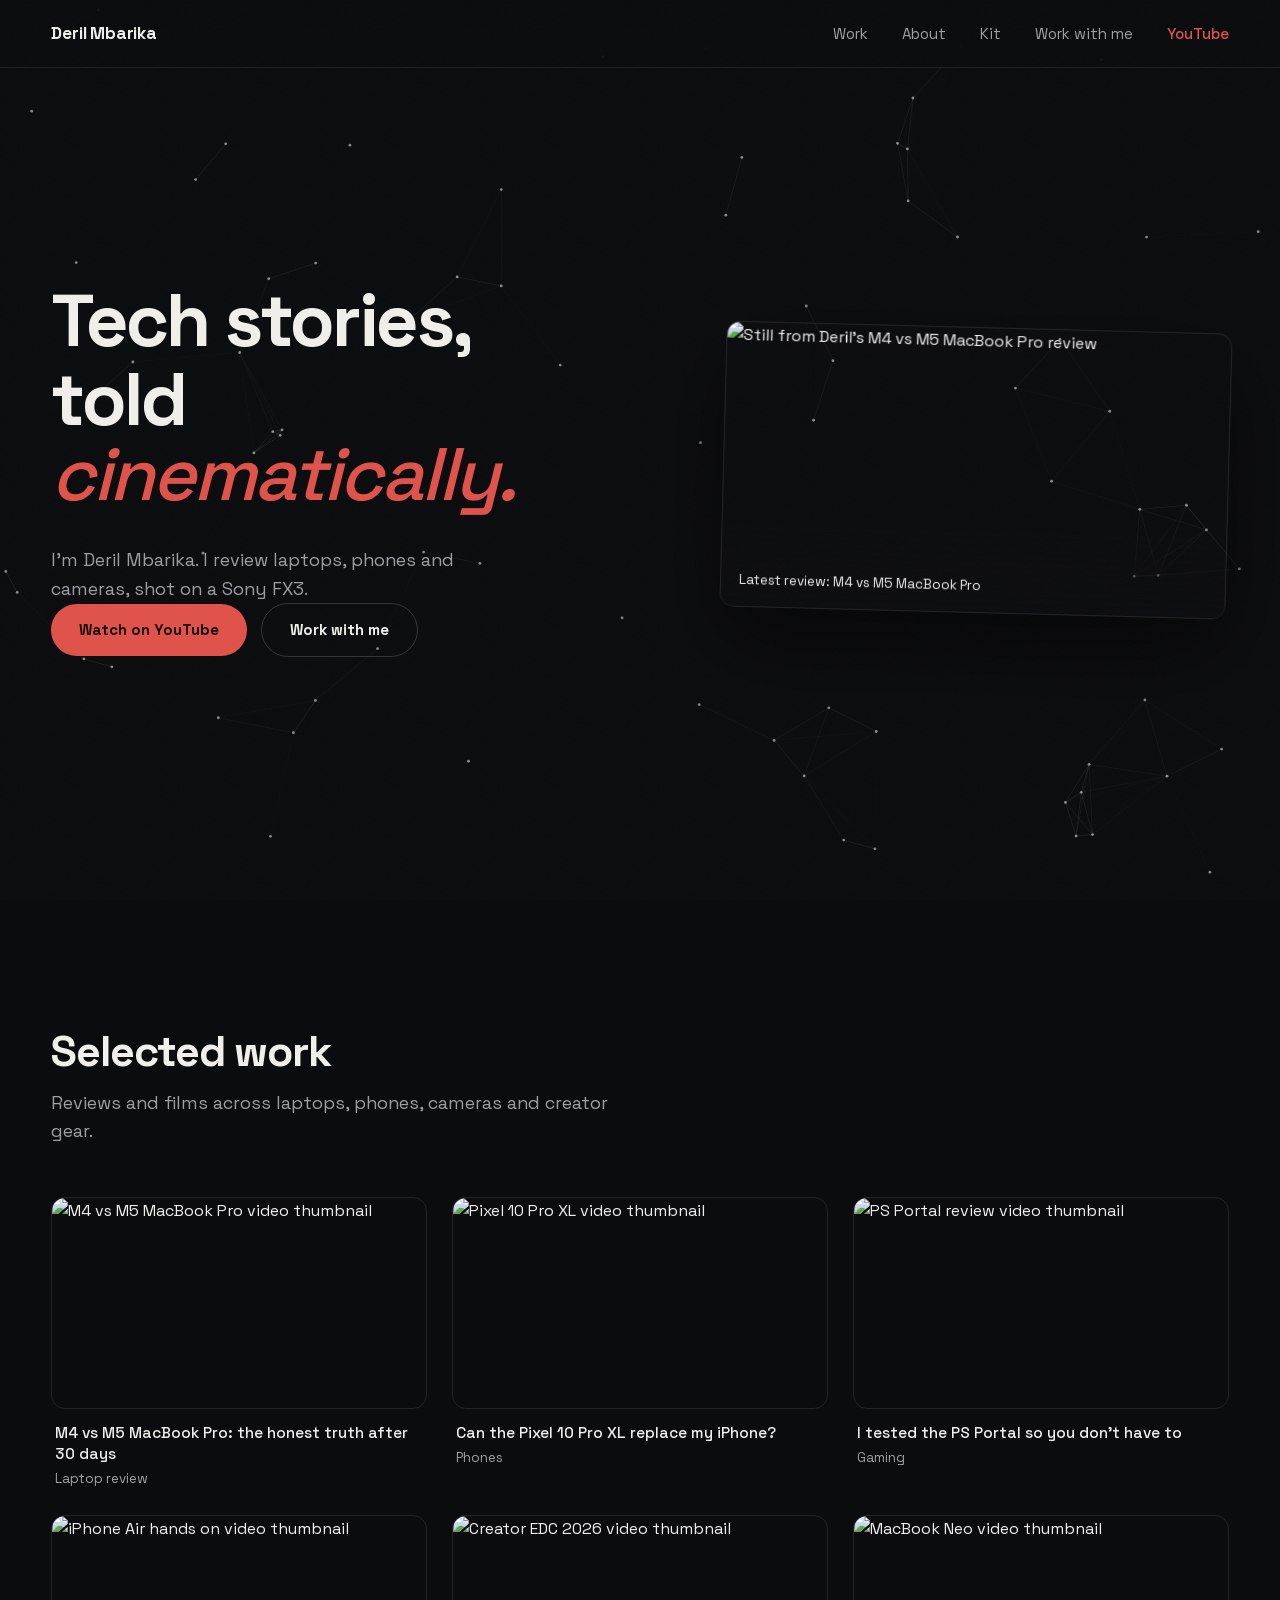
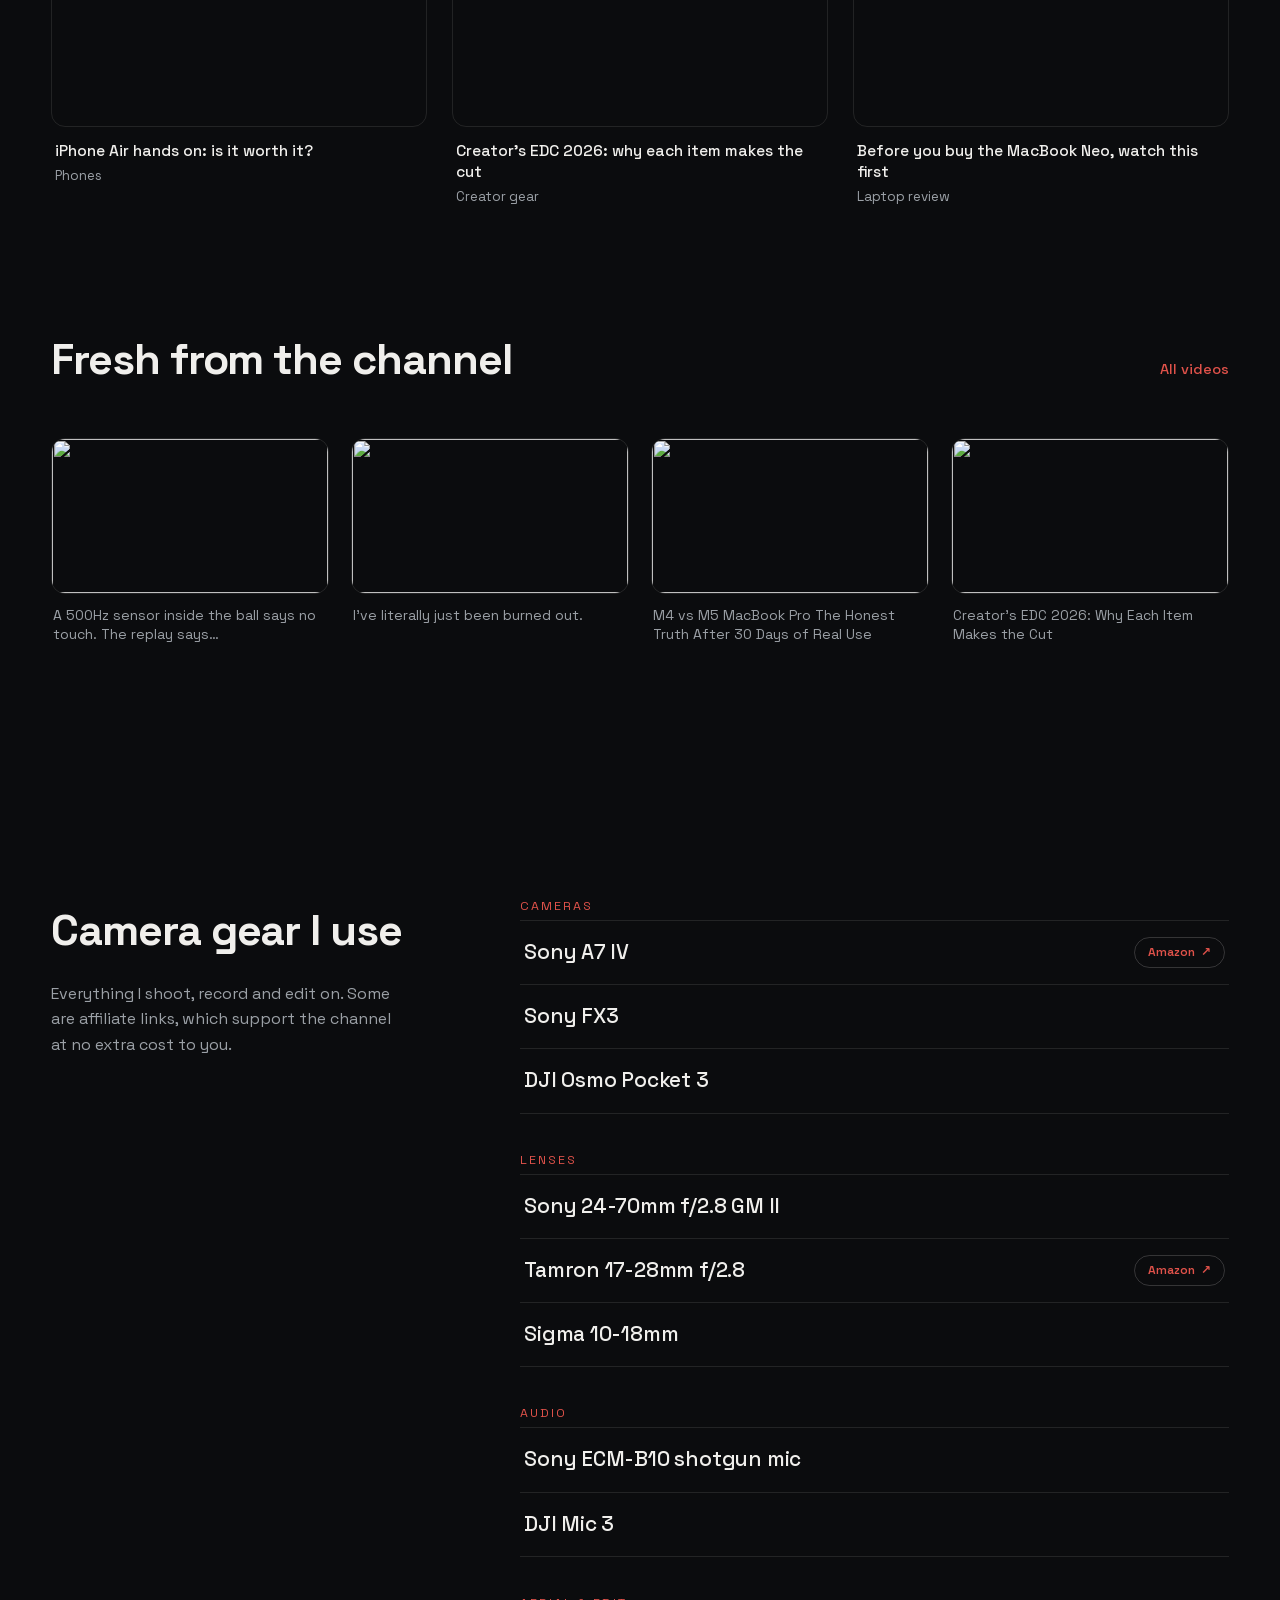
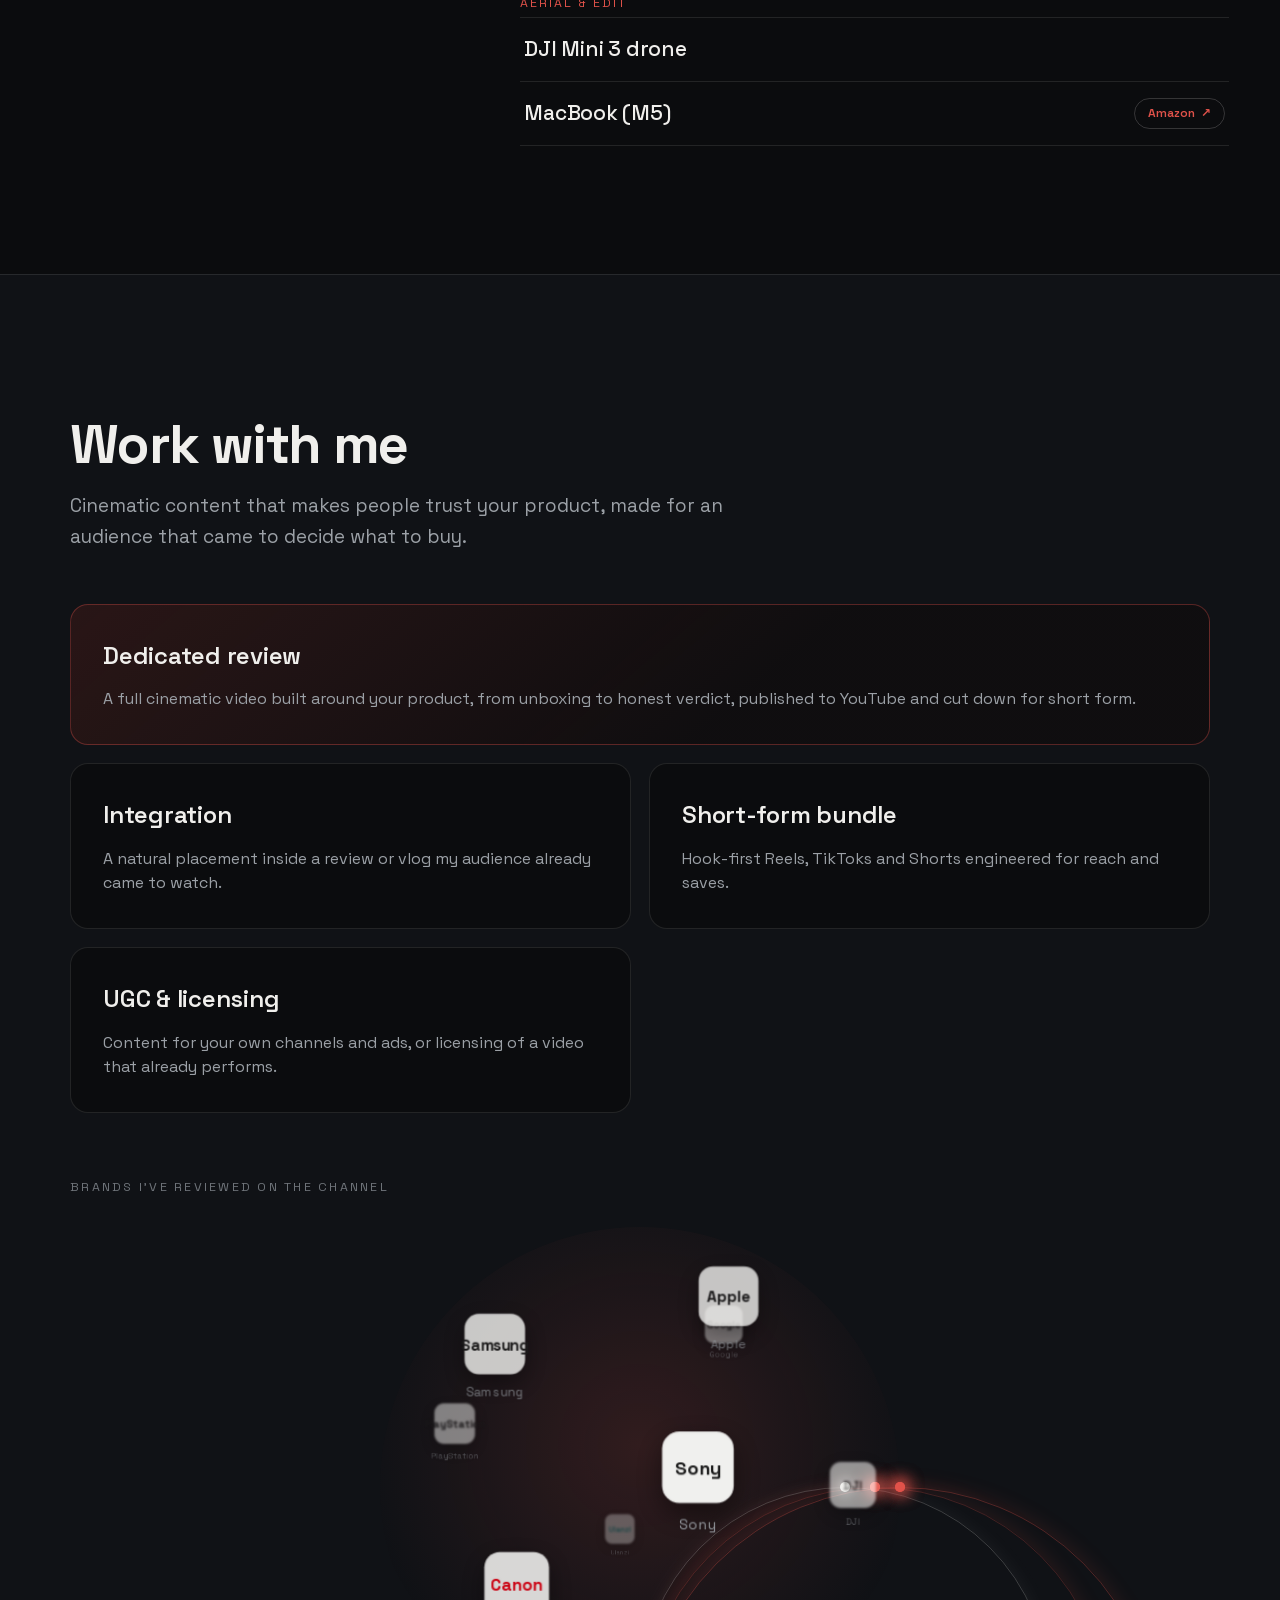
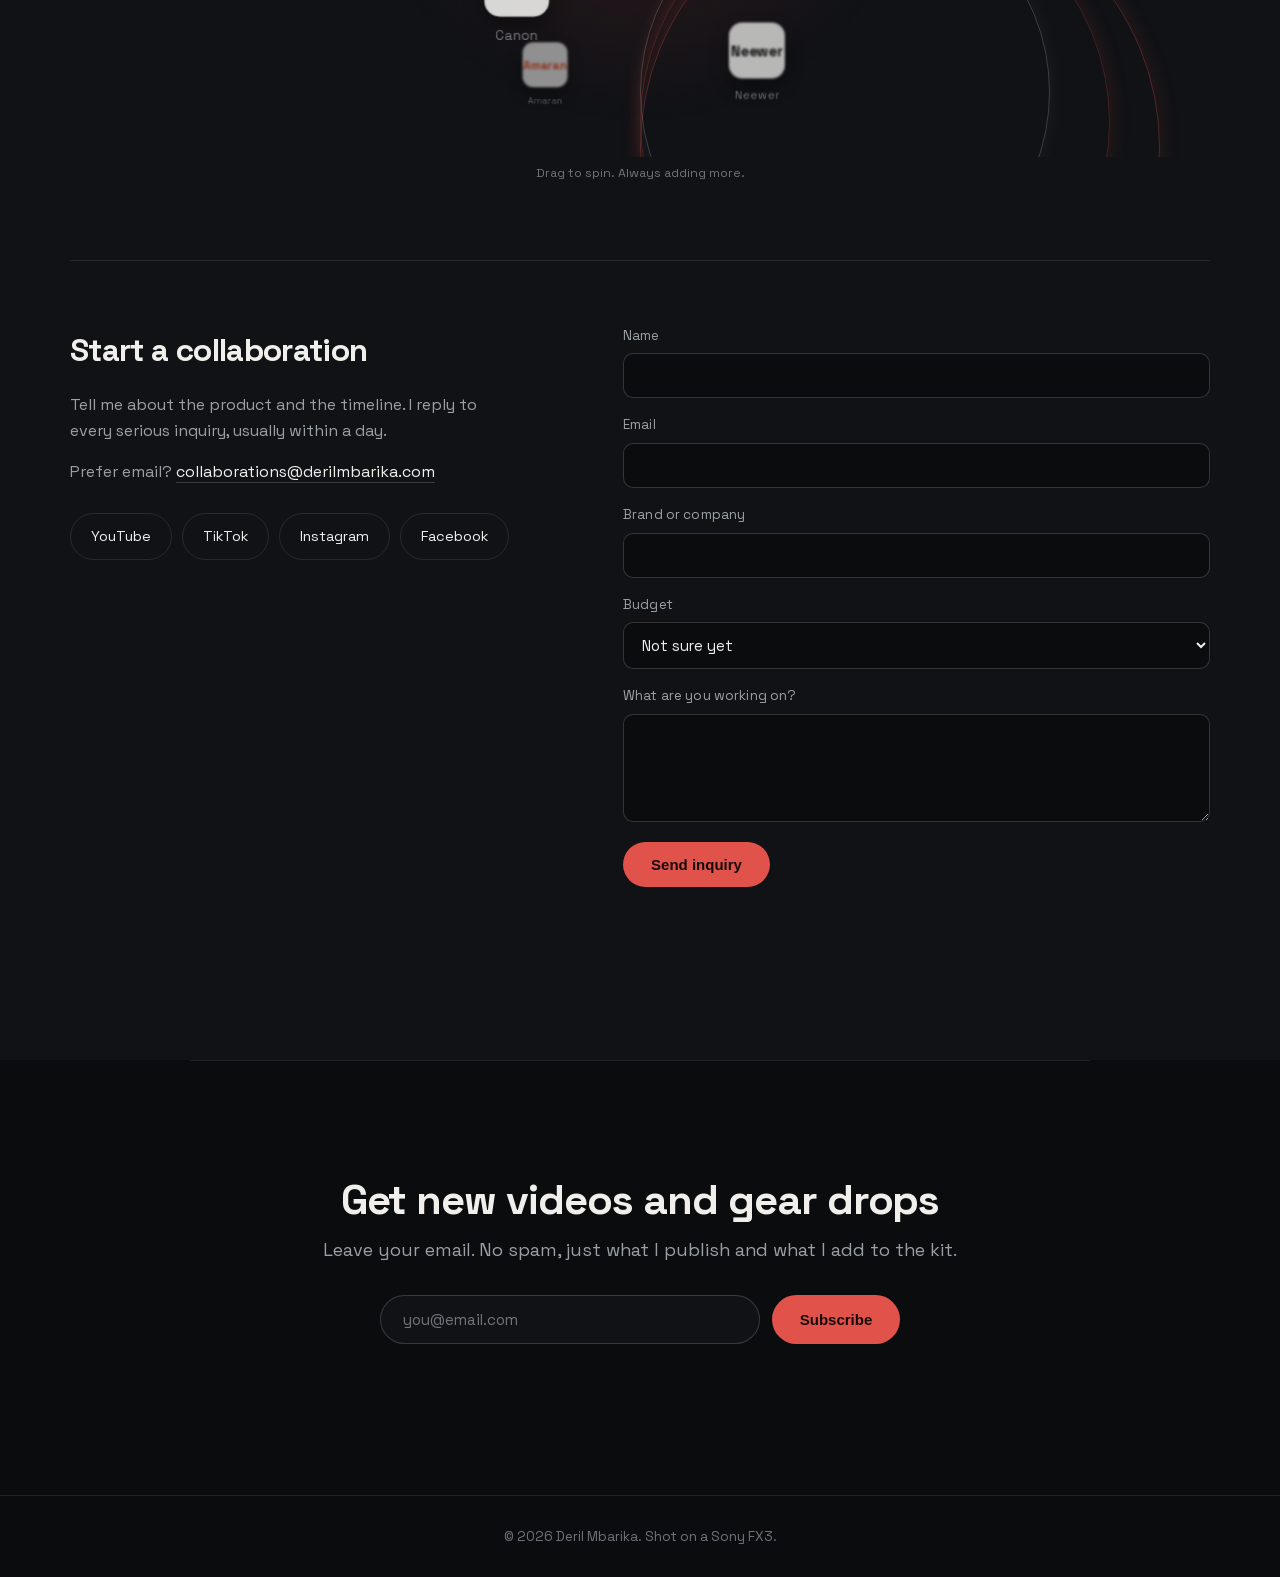
==== commit dfe23e8a: "Auto-sync latest YouTube videos" ====
--- a/index.html
+++ b/index.html
@@ -150,6 +150,10 @@
          Do not hand-edit between the markers; run scripts/sync-videos.mjs instead. -->
     <div class="latest-rail">
       <!-- LATEST:START -->
+      <a class="ltile" href="https://www.youtube.com/watch?v=NKHzz2mEeIg" target="_blank" rel="noopener">
+        <img loading="lazy" src="https://i.ytimg.com/vi/NKHzz2mEeIg/mqdefault.jpg" alt="" width="320" height="180">
+        <span class="ltile-title">A 500Hz sensor inside the ball says no touch. The replay says…</span>
+      </a>
       <a class="ltile" href="https://www.youtube.com/watch?v=cvVEPwGWpOk" target="_blank" rel="noopener">
         <img loading="lazy" src="https://i.ytimg.com/vi/cvVEPwGWpOk/mqdefault.jpg" alt="" width="320" height="180">
         <span class="ltile-title">I've literally just been burned out.</span>
@@ -161,10 +165,6 @@
       <a class="ltile" href="https://www.youtube.com/watch?v=HAh8m5uvo-I" target="_blank" rel="noopener">
         <img loading="lazy" src="https://i.ytimg.com/vi/HAh8m5uvo-I/mqdefault.jpg" alt="" width="320" height="180">
         <span class="ltile-title">Creator's EDC 2026: Why Each Item Makes the Cut</span>
-      </a>
-      <a class="ltile" href="https://www.youtube.com/watch?v=PQYet90tQS0" target="_blank" rel="noopener">
-        <img loading="lazy" src="https://i.ytimg.com/vi/PQYet90tQS0/mqdefault.jpg" alt="" width="320" height="180">
-        <span class="ltile-title">Before You Buy the MacBook Neo… Watch This First</span>
       </a>
       <!-- LATEST:END -->
     </div>
